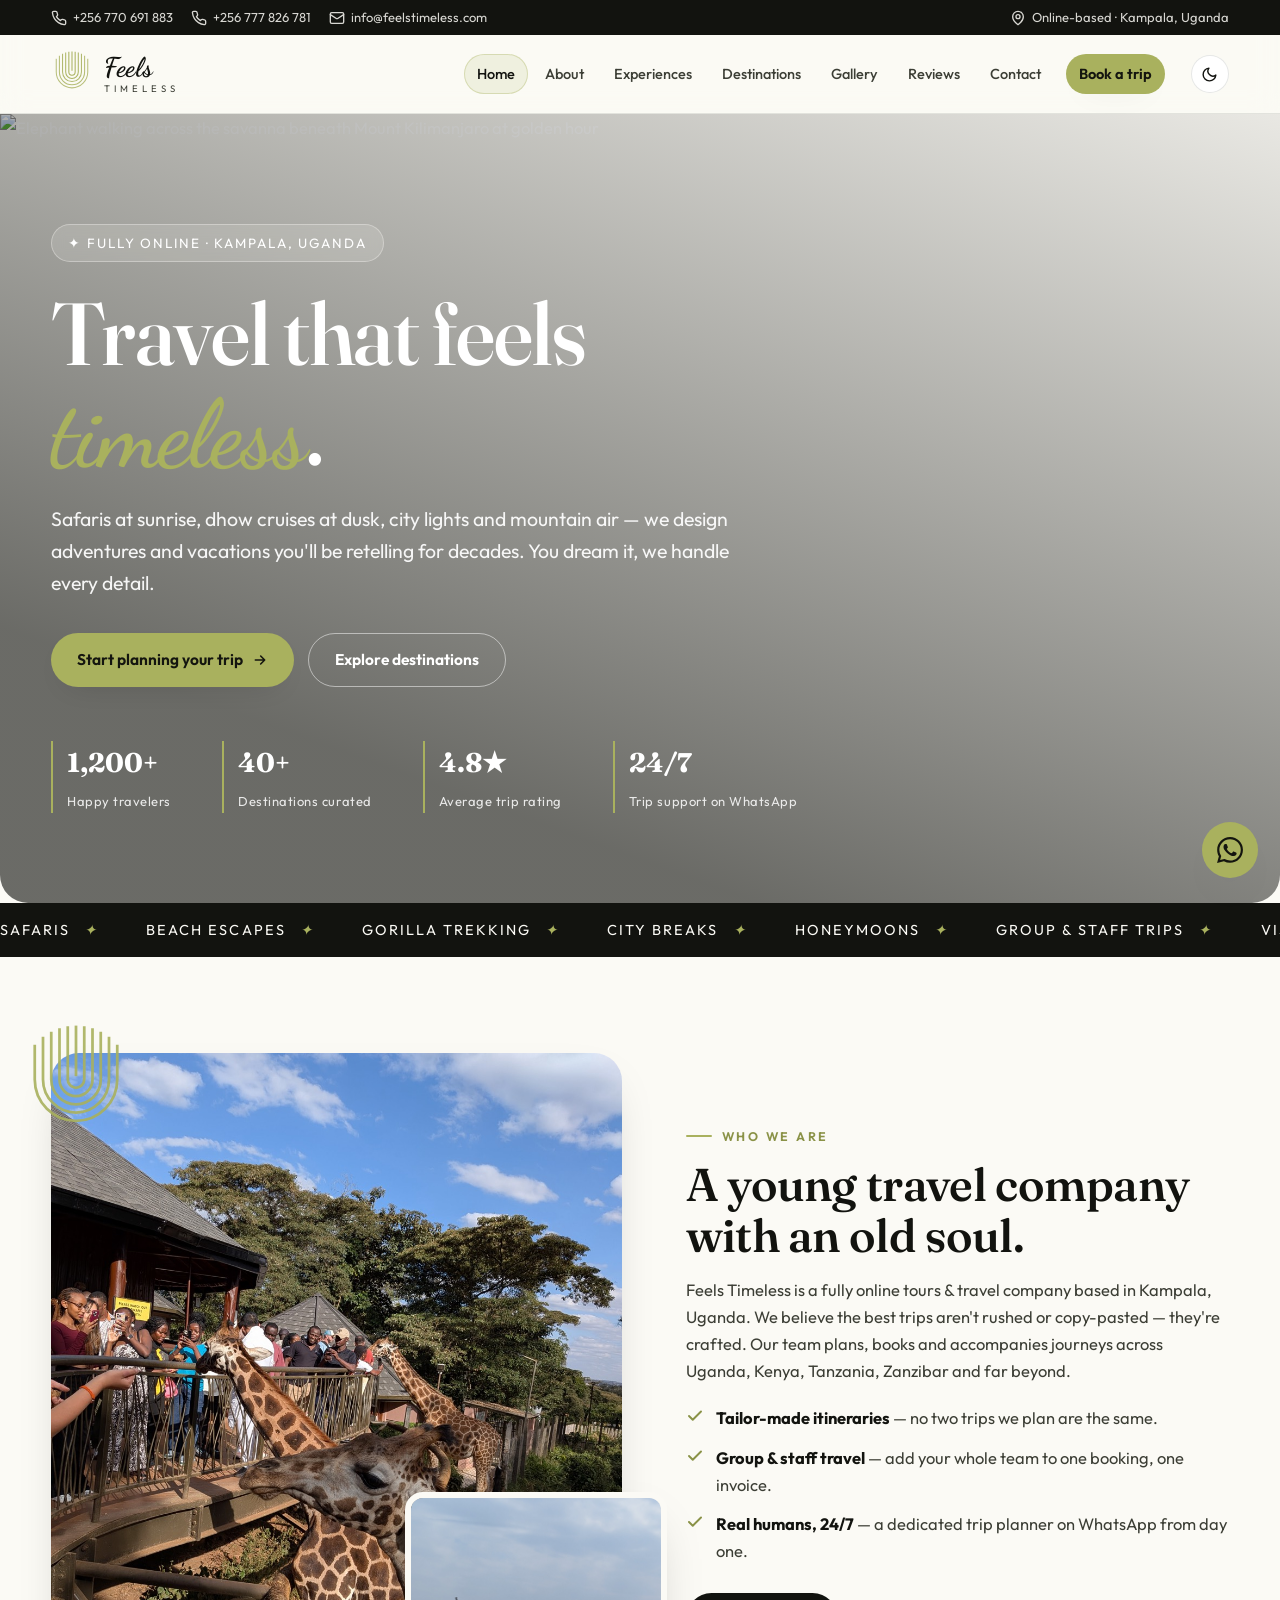
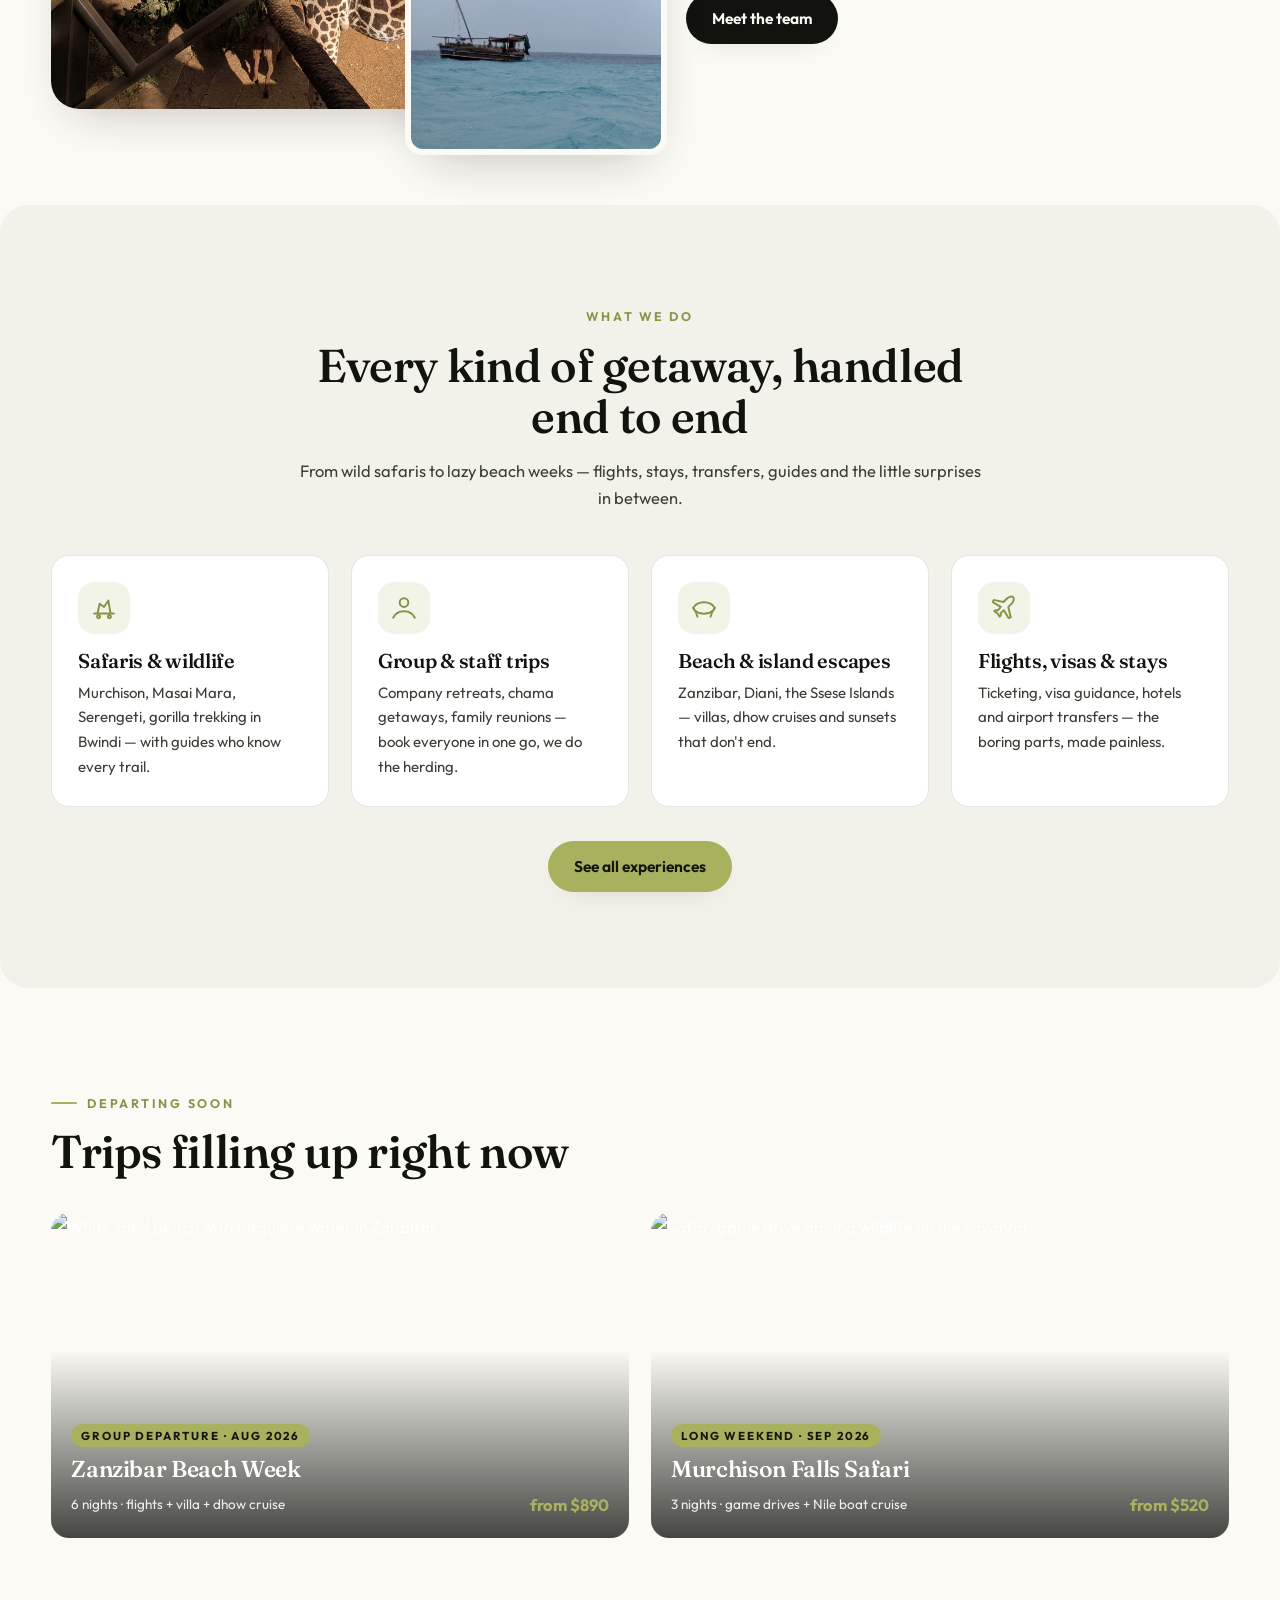
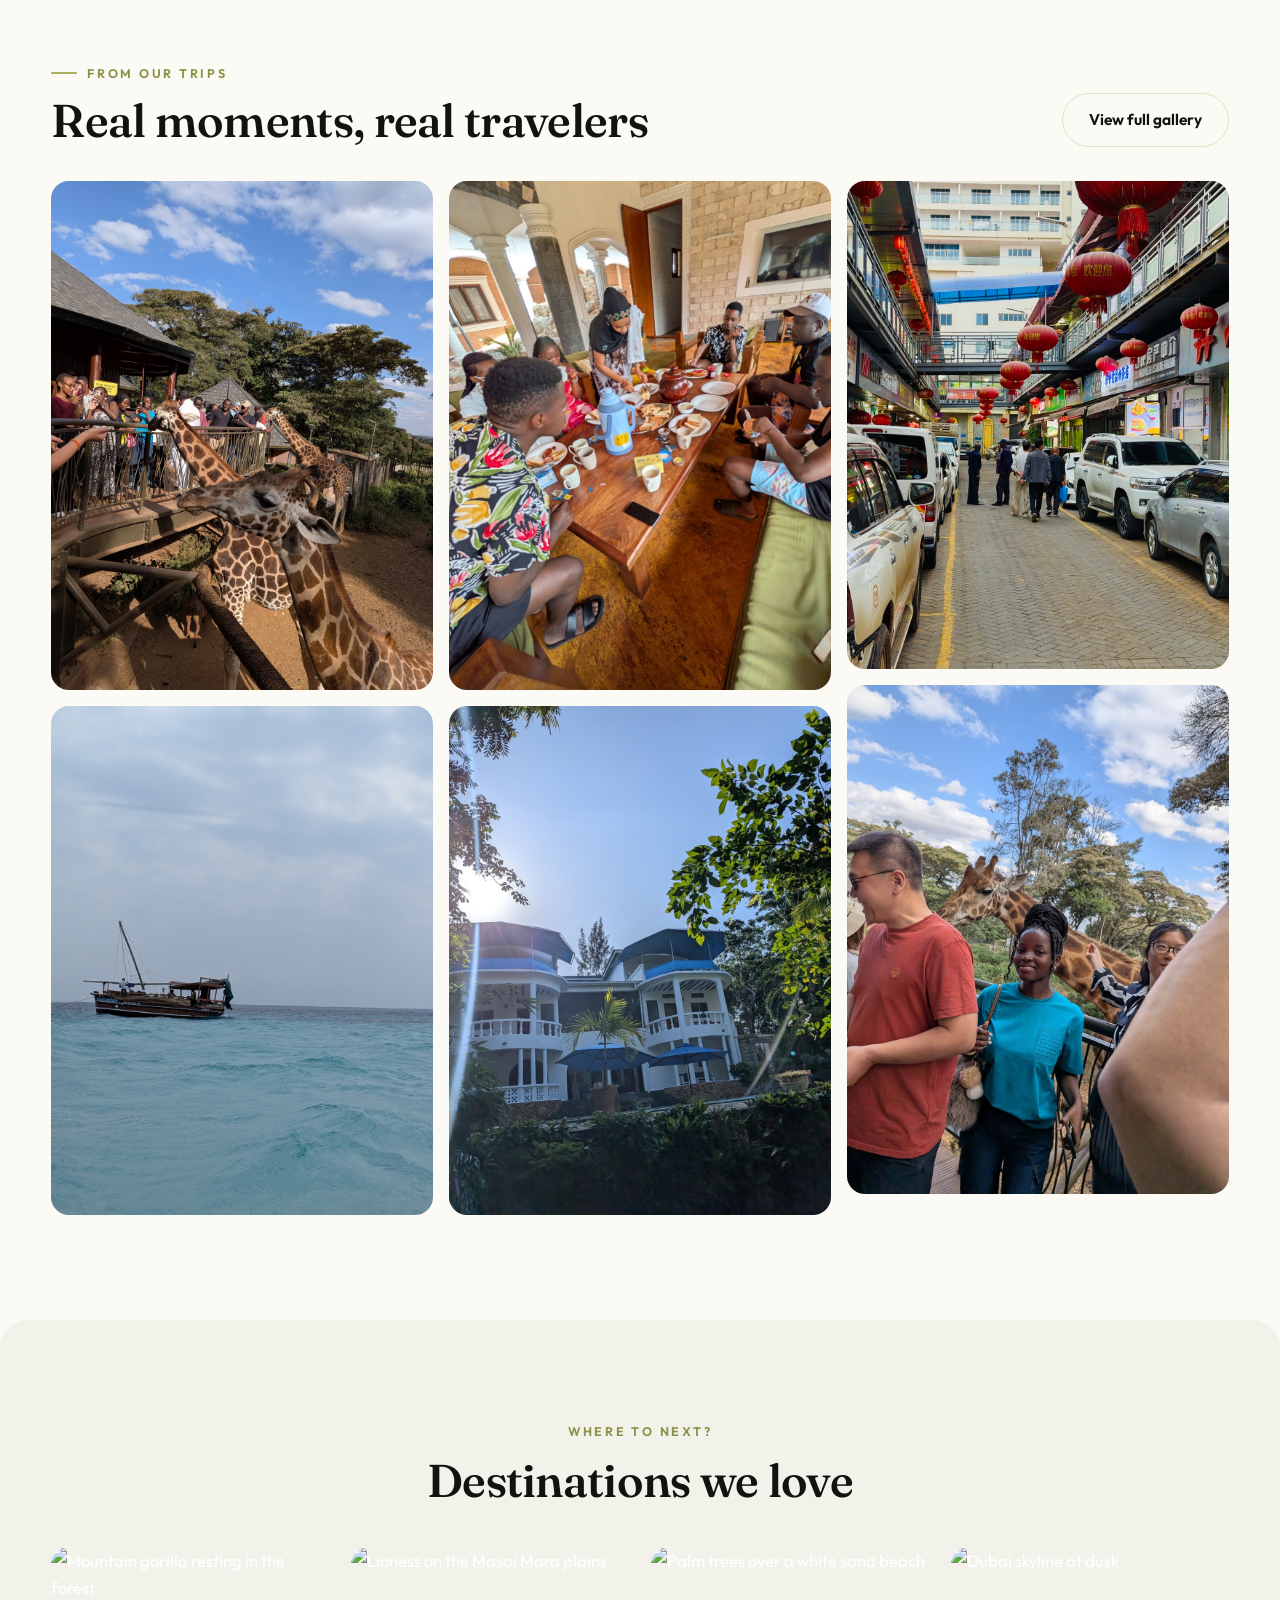
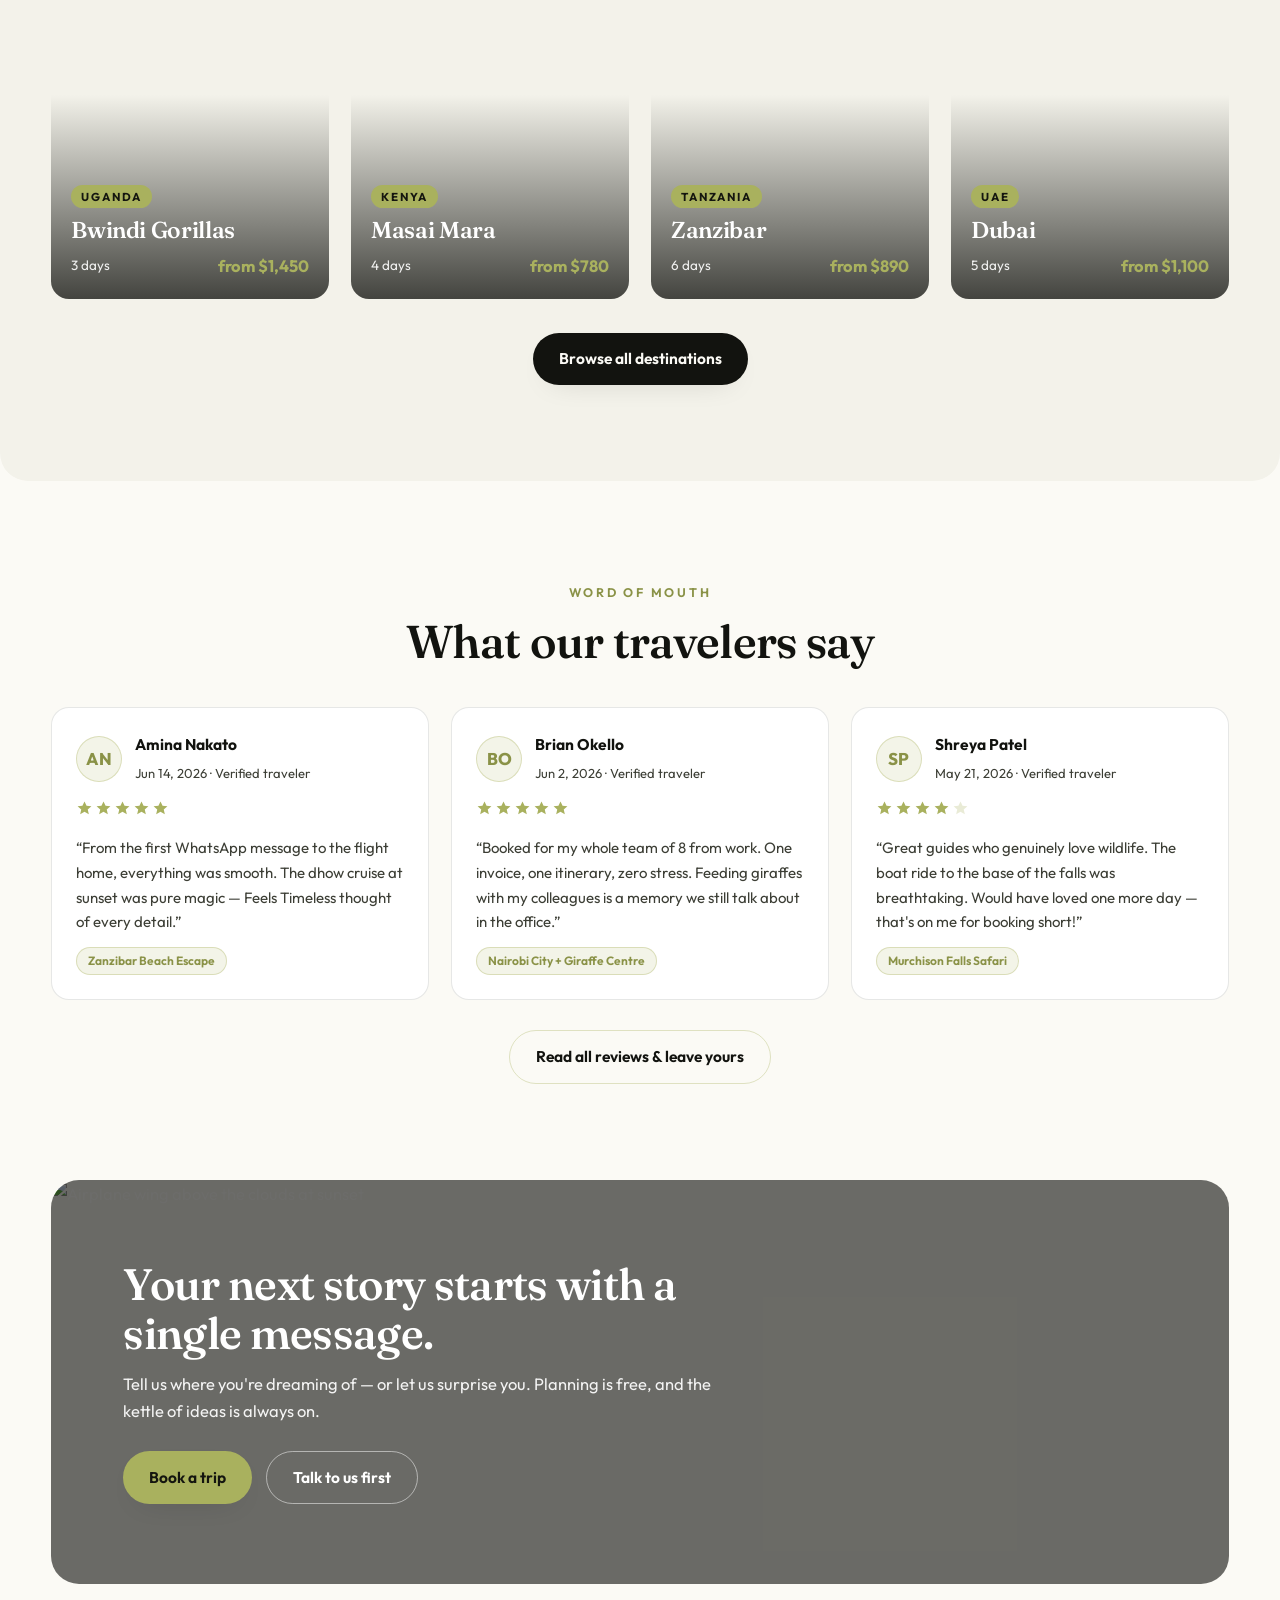
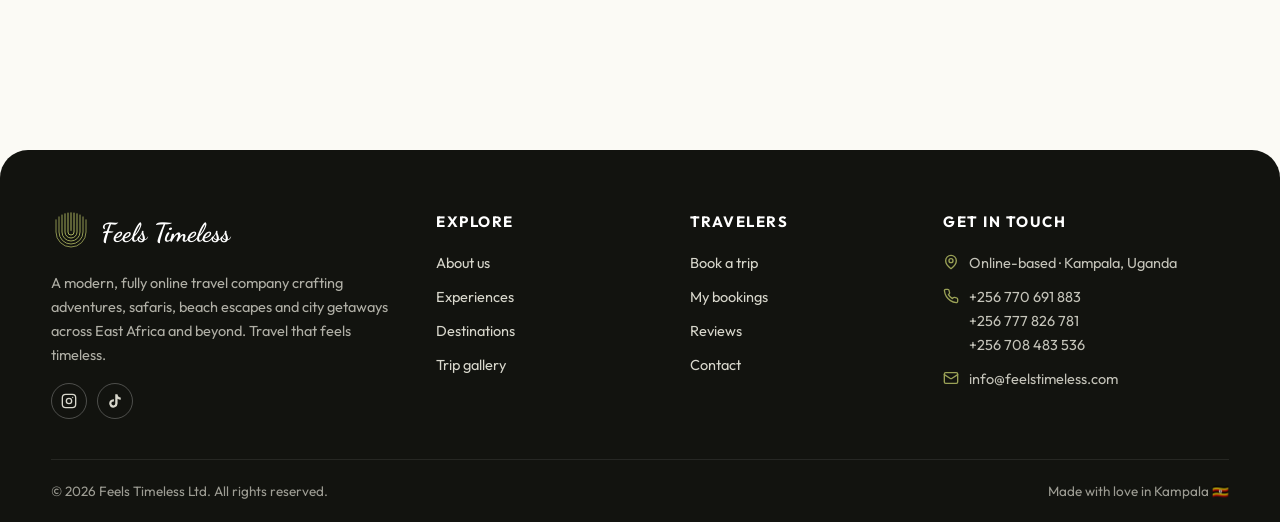
==== index.html @ 867f91d3 "Add full on-page SEO - Keyword-rich titles and meta descriptions on all 8 pages - Canonical URLs, Op" ====
<!DOCTYPE html>
<html lang="en">
<head>
<meta charset="UTF-8">
<meta name="viewport" content="width=device-width, initial-scale=1">
<title>Feels Timeless — Tours & Travel Agency in Kampala, Uganda | Safaris, Beach Holidays & Group Trips</title>
<meta name="description" content="Feels Timeless is a fully online tours & travel agency in Kampala, Uganda. Book safaris, gorilla trekking, Zanzibar beach holidays, honeymoons and group or staff trips across East Africa and beyond.">
<!-- SEO -->
<link rel="canonical" href="https://feelstimeless-coder.github.io/">
<meta name="robots" content="index, follow">
<meta name="keywords" content="tours and travel Uganda, travel agency Kampala, safari Uganda, gorilla trekking Bwindi, Zanzibar holiday packages, group travel Uganda, Feels Timeless">
<meta property="og:type" content="website">
<meta property="og:site_name" content="Feels Timeless">
<meta property="og:title" content="Feels Timeless — Tours & Travel Agency in Kampala, Uganda | Safaris, Beach Holidays & Group Trips">
<meta property="og:description" content="Feels Timeless is a fully online tours & travel agency in Kampala, Uganda. Book safaris, gorilla trekking, Zanzibar beach holidays, honeymoons and group or staff trips across East Africa and beyond.">
<meta property="og:url" content="https://feelstimeless-coder.github.io/">
<meta property="og:image" content="https://feelstimeless-coder.github.io/assets/gallery/trip-07.jpg">
<meta property="og:locale" content="en_UG">
<meta name="twitter:card" content="summary_large_image">
<meta name="twitter:title" content="Feels Timeless — Tours & Travel Agency in Kampala, Uganda | Safaris, Beach Holidays & Group Trips">
<meta name="twitter:description" content="Feels Timeless is a fully online tours & travel agency in Kampala, Uganda. Book safaris, gorilla trekking, Zanzibar beach holidays, honeymoons and group or staff trips across East Africa and beyond.">
<meta name="twitter:image" content="https://feelstimeless-coder.github.io/assets/gallery/trip-07.jpg">
<meta name="theme-color" content="#a9b15e">
<!-- /SEO -->
<link rel="icon" type="image/png" href="assets/logo.png">
<link rel="preconnect" href="https://fonts.googleapis.com">
<link rel="preconnect" href="https://fonts.gstatic.com" crossorigin>
<link href="https://fonts.googleapis.com/css2?family=Fraunces:opsz,wght@9..144,400..700&family=Outfit:wght@300..800&family=Dancing+Script:wght@600;700&display=swap" rel="stylesheet">
<link rel="stylesheet" href="assets/css/styles.css">
<script>document.documentElement.dataset.theme=localStorage.getItem("ft-theme")||(matchMedia("(prefers-color-scheme: dark)").matches?"dark":"light");</script>
<script type="application/ld+json">
{
  "@context": "https://schema.org",
  "@type": "TravelAgency",
  "name": "Feels Timeless",
  "alternateName": "Feels Timeless Tours & Travel",
  "url": "https://feelstimeless-coder.github.io/",
  "logo": "https://feelstimeless-coder.github.io/assets/logo.png",
  "image": "https://feelstimeless-coder.github.io/assets/gallery/trip-07.jpg",
  "description": "Fully online tours & travel agency in Kampala, Uganda — safaris, gorilla trekking, beach holidays, honeymoons, and group or staff trips across East Africa and beyond.",
  "email": "info@feelstimeless.com",
  "telephone": "+256770691883",
  "address": { "@type": "PostalAddress", "addressLocality": "Kampala", "addressCountry": "UG" },
  "areaServed": ["Uganda", "Kenya", "Tanzania", "East Africa", "Worldwide"],
  "openingHoursSpecification": { "@type": "OpeningHoursSpecification", "dayOfWeek": ["Monday","Tuesday","Wednesday","Thursday","Friday","Saturday","Sunday"], "opens": "08:00", "closes": "22:00" },
  "sameAs": ["https://www.instagram.com/feels_2.3", "https://www.tiktok.com/@feels_timeless"]
}
</script>
</head>
<body data-page="index.html">
<header class="site"></header>

<!-- HERO -->
<main>
<section class="hero">
  <div class="bg"><img src="https://images.unsplash.com/photo-1547471080-7cc2caa01a7e?auto=format&fit=crop&w=2000&q=80" alt="Elephant walking across the savanna beneath Mount Kilimanjaro at golden hour"></div>
  <div class="wrap inner">
    <span class="kicker">✦ Fully online · Kampala, Uganda</span>
    <h1>Travel that feels <span class="script">timeless</span>.</h1>
    <p class="lead">Safaris at sunrise, dhow cruises at dusk, city lights and mountain air — we design adventures and vacations you'll be retelling for decades. You dream it, we handle every detail.</p>
    <div class="actions">
      <a class="btn" href="booking.html">Start planning your trip
        <svg width="16" height="16" viewBox="0 0 24 24" fill="none" stroke="currentColor" stroke-width="2.4" stroke-linecap="round" stroke-linejoin="round"><path d="M5 12h14M13 6l6 6-6 6"/></svg>
      </a>
      <a class="btn ghost" style="color:#fff;border-color:rgba(255,255,255,.5)" href="destinations.html">Explore destinations</a>
    </div>
    <div class="stats">
      <div><b>1,200+</b><span>Happy travelers</span></div>
      <div><b>40+</b><span>Destinations curated</span></div>
      <div><b>4.8★</b><span>Average trip rating</span></div>
      <div><b>24/7</b><span>Trip support on WhatsApp</span></div>
    </div>
  </div>
</section>

<!-- MARQUEE -->
<div class="strip" aria-hidden="true">
  <div class="track">
    <span>Safaris <i class="dot">✦</i></span><span>Beach escapes <i class="dot">✦</i></span><span>Gorilla trekking <i class="dot">✦</i></span><span>City breaks <i class="dot">✦</i></span><span>Honeymoons <i class="dot">✦</i></span><span>Group & staff trips <i class="dot">✦</i></span><span>Visa support <i class="dot">✦</i></span><span>Flights & stays <i class="dot">✦</i></span>
    <span>Safaris <i class="dot">✦</i></span><span>Beach escapes <i class="dot">✦</i></span><span>Gorilla trekking <i class="dot">✦</i></span><span>City breaks <i class="dot">✦</i></span><span>Honeymoons <i class="dot">✦</i></span><span>Group & staff trips <i class="dot">✦</i></span><span>Visa support <i class="dot">✦</i></span><span>Flights & stays <i class="dot">✦</i></span>
  </div>
</div>

<!-- ABOUT TEASER -->
<section class="block">
  <div class="wrap split">
    <div class="imgstack reveal">
      <span class="mark" style="color:var(--olive)"><svg viewBox="0 0 200 200" fill="none"><g stroke="currentColor" stroke-width="5"><path d="M100 12 V104"/><path d="M85 13.3 V110 a15 15 0 0 0 30 0 V13.3"/><path d="M70 16.8 V110 a30 30 0 0 0 60 0 V16.8"/><path d="M55 23 V110 a45 45 0 0 0 90 0 V23"/><path d="M40 32.4 V110 a60 60 0 0 0 120 0 V32.4"/><path d="M25 47 V110 a75 75 0 0 0 150 0 V47"/></g></svg></span>
      <div class="main"><img src="assets/gallery/trip-07.jpg" alt="Travelers feeding giraffes at the Giraffe Centre in Nairobi"></div>
      <div class="float"><img src="assets/gallery/trip-05.jpg" alt="Traditional dhow sailing on the Indian Ocean"></div>
    </div>
    <div class="reveal">
      <span class="eyebrow">Who we are</span>
      <h2 class="title">A young travel company with an old soul.</h2>
      <p class="sub">Feels Timeless is a fully online tours & travel company based in Kampala, Uganda. We believe the best trips aren't rushed or copy-pasted — they're crafted. Our team plans, books and accompanies journeys across Uganda, Kenya, Tanzania, Zanzibar and far beyond.</p>
      <ul class="checks">
        <li><svg width="18" height="18" viewBox="0 0 24 24" fill="none" stroke="currentColor" stroke-width="2.6" stroke-linecap="round" stroke-linejoin="round"><path d="M20 6 9 17l-5-5"/></svg><span><b>Tailor-made itineraries</b> — no two trips we plan are the same.</span></li>
        <li><svg width="18" height="18" viewBox="0 0 24 24" fill="none" stroke="currentColor" stroke-width="2.6" stroke-linecap="round" stroke-linejoin="round"><path d="M20 6 9 17l-5-5"/></svg><span><b>Group & staff travel</b> — add your whole team to one booking, one invoice.</span></li>
        <li><svg width="18" height="18" viewBox="0 0 24 24" fill="none" stroke="currentColor" stroke-width="2.6" stroke-linecap="round" stroke-linejoin="round"><path d="M20 6 9 17l-5-5"/></svg><span><b>Real humans, 24/7</b> — a dedicated trip planner on WhatsApp from day one.</span></li>
      </ul>
      <div style="margin-top:28px"><a class="btn dark" href="about.html">Meet the team</a></div>
    </div>
  </div>
</section>

<!-- SERVICES TEASER -->
<section class="block" style="background:var(--surface-2);border-radius:var(--r-lg)">
  <div class="wrap">
    <div class="center reveal">
      <span class="eyebrow">What we do</span>
      <h2 class="title">Every kind of getaway, handled end to end</h2>
      <p class="sub">From wild safaris to lazy beach weeks — flights, stays, transfers, guides and the little surprises in between.</p>
    </div>
    <div class="grid c4" style="margin-top:44px">
      <div class="card reveal">
        <div class="ico"><svg width="26" height="26" viewBox="0 0 24 24" fill="none" stroke="currentColor" stroke-width="1.8" stroke-linecap="round" stroke-linejoin="round"><path d="M3 17h18M6 17l2-9 4 3 4-6 2 12"/><circle cx="7" cy="20" r="1.4"/><circle cx="17" cy="20" r="1.4"/></svg></div>
        <h3>Safaris & wildlife</h3>
        <p>Murchison, Masai Mara, Serengeti, gorilla trekking in Bwindi — with guides who know every trail.</p>
      </div>
      <div class="card reveal">
        <div class="ico"><svg width="26" height="26" viewBox="0 0 24 24" fill="none" stroke="currentColor" stroke-width="1.8" stroke-linecap="round" stroke-linejoin="round"><circle cx="12" cy="7" r="4"/><path d="M2 21c2-4 6-6 10-6s8 2 10 6"/></svg></div>
        <h3>Group & staff trips</h3>
        <p>Company retreats, chama getaways, family reunions — book everyone in one go, we do the herding.</p>
      </div>
      <div class="card reveal">
        <div class="ico"><svg width="26" height="26" viewBox="0 0 24 24" fill="none" stroke="currentColor" stroke-width="1.8" stroke-linecap="round" stroke-linejoin="round"><path d="M2 12c4-7 16-7 20 0-4 7-16 7-20 0Z"/><path d="M2 12s3 4 4 8M22 12s-3 4-4 8"/></svg></div>
        <h3>Beach & island escapes</h3>
        <p>Zanzibar, Diani, the Ssese Islands — villas, dhow cruises and sunsets that don't end.</p>
      </div>
      <div class="card reveal">
        <div class="ico"><svg width="26" height="26" viewBox="0 0 24 24" fill="none" stroke="currentColor" stroke-width="1.8" stroke-linecap="round" stroke-linejoin="round"><path d="M17.8 19.2 16 11l3.5-3.5c1.5-1.5 2-4.5 1-5.5s-4 -.5-5.5 1L11.5 6.5 3.3 4.7c-.5-.1-.9.1-1.1.5l-.3.6c-.2.5 0 1 .4 1.3L9 11l-2.5 3H4l-1 1 3 2 2 3 1-1v-2.5L12 14l3.9 6.7c.3.4.8.6 1.3.4l.6-.3c.4-.2.6-.6.5-1.1Z"/></svg></div>
        <h3>Flights, visas & stays</h3>
        <p>Ticketing, visa guidance, hotels and airport transfers — the boring parts, made painless.</p>
      </div>
    </div>
    <div class="center" style="margin-top:34px"><a class="btn" href="services.html">See all experiences</a></div>
  </div>
</section>

<!-- CURRENT DEALS -->
<section class="block">
  <div class="wrap">
    <div class="reveal">
      <span class="eyebrow">Departing soon</span>
      <h2 class="title">Trips filling up right now</h2>
    </div>
    <div class="grid c2" style="margin-top:36px">
      <a class="dest reveal" style="aspect-ratio:16/9" href="booking.html?trip=Zanzibar%20Beach%20Escape">
        <img src="https://images.unsplash.com/photo-1505881502353-a1986add3762?auto=format&fit=crop&w=1400&q=80" alt="White sand beach with turquoise water in Zanzibar">
        <div class="meta">
          <span class="tag">Group departure · Aug 2026</span>
          <h3>Zanzibar Beach Week</h3>
          <div class="row"><p>6 nights · flights + villa + dhow cruise</p><span class="price">from $890</span></div>
        </div>
      </a>
      <a class="dest reveal" style="aspect-ratio:16/9" href="booking.html?trip=Murchison%20Falls%20Safari">
        <img src="https://images.unsplash.com/photo-1516426122078-c23e76319801?auto=format&fit=crop&w=1400&q=80" alt="Safari game drive among wildlife on the savanna">
        <div class="meta">
          <span class="tag">Long weekend · Sep 2026</span>
          <h3>Murchison Falls Safari</h3>
          <div class="row"><p>3 nights · game drives + Nile boat cruise</p><span class="price">from $520</span></div>
        </div>
      </a>
    </div>
  </div>
</section>

<!-- GALLERY TEASER -->
<section class="block" style="padding-top:20px">
  <div class="wrap">
    <div class="reveal" style="display:flex;justify-content:space-between;align-items:flex-end;gap:20px;flex-wrap:wrap">
      <div>
        <span class="eyebrow">From our trips</span>
        <h2 class="title" style="margin-bottom:0">Real moments, real travelers</h2>
      </div>
      <a class="btn ghost" href="gallery.html">View full gallery</a>
    </div>
    <div class="gal reveal" style="margin-top:34px">
      <figure><img src="assets/gallery/trip-07.jpg" alt="Feeding giraffes at the Giraffe Centre" loading="lazy"><figcaption>Giraffe Centre, Nairobi</figcaption></figure>
      <figure><img src="assets/gallery/trip-05.jpg" alt="Dhow boat on the Indian Ocean" loading="lazy"><figcaption>Dhow cruise, Indian Ocean</figcaption></figure>
      <figure><img src="assets/gallery/trip-02.jpg" alt="Group breakfast at a coastal villa" loading="lazy"><figcaption>Villa breakfast with the crew</figcaption></figure>
      <figure><img src="assets/gallery/trip-03.jpg" alt="Coastal villa framed by tropical trees" loading="lazy"><figcaption>Home for the week</figcaption></figure>
      <figure><img src="assets/gallery/trip-14.jpg" alt="Exploring a lantern-lit street" loading="lazy"><figcaption>City wandering</figcaption></figure>
      <figure><img src="assets/gallery/trip-08.jpg" alt="Travelers smiling with a giraffe behind them" loading="lazy"><figcaption>New friends, tall ones too</figcaption></figure>
    </div>
  </div>
</section>

<!-- DESTINATIONS TEASER -->
<section class="block" style="background:var(--surface-2);border-radius:var(--r-lg)">
  <div class="wrap">
    <div class="center reveal">
      <span class="eyebrow">Where to next?</span>
      <h2 class="title">Destinations we love</h2>
    </div>
    <div class="grid c4" style="margin-top:40px">
      <a class="dest reveal" href="booking.html?trip=Gorilla%20Trekking%20%E2%80%94%20Bwindi">
        <img src="https://images.unsplash.com/photo-1521651201144-634f700b36ef?auto=format&fit=crop&w=900&q=80" alt="Mountain gorilla resting in the forest">
        <div class="meta"><span class="tag">Uganda</span><h3>Bwindi Gorillas</h3><div class="row"><p>3 days</p><span class="price">from $1,450</span></div></div>
      </a>
      <a class="dest reveal" href="booking.html?trip=Masai%20Mara%20Safari">
        <img src="https://images.unsplash.com/photo-1546182990-dffeafbe841d?auto=format&fit=crop&w=900&q=80" alt="Lioness on the Masai Mara plains">
        <div class="meta"><span class="tag">Kenya</span><h3>Masai Mara</h3><div class="row"><p>4 days</p><span class="price">from $780</span></div></div>
      </a>
      <a class="dest reveal" href="booking.html?trip=Zanzibar%20Beach%20Escape">
        <img src="https://images.unsplash.com/photo-1507525428034-b723cf961d3e?auto=format&fit=crop&w=900&q=80" alt="Palm trees over a white sand beach">
        <div class="meta"><span class="tag">Tanzania</span><h3>Zanzibar</h3><div class="row"><p>6 days</p><span class="price">from $890</span></div></div>
      </a>
      <a class="dest reveal" href="booking.html?trip=Dubai%20City%20Break">
        <img src="https://images.unsplash.com/photo-1512453979798-5ea266f8880c?auto=format&fit=crop&w=900&q=80" alt="Dubai skyline at dusk">
        <div class="meta"><span class="tag">UAE</span><h3>Dubai</h3><div class="row"><p>5 days</p><span class="price">from $1,100</span></div></div>
      </a>
    </div>
    <div class="center" style="margin-top:34px"><a class="btn dark" href="destinations.html">Browse all destinations</a></div>
  </div>
</section>

<!-- REVIEWS TEASER -->
<section class="block">
  <div class="wrap">
    <div class="center reveal">
      <span class="eyebrow">Word of mouth</span>
      <h2 class="title">What our travelers say</h2>
    </div>
    <div class="grid c3" id="homeReviews" style="margin-top:40px"></div>
    <div class="center" style="margin-top:30px"><a class="btn ghost" href="reviews.html">Read all reviews & leave yours</a></div>
  </div>
</section>

<!-- CTA -->
<section class="block" style="padding-top:0">
  <div class="wrap">
    <div class="cta-band reveal">
      <img class="bg" src="https://images.unsplash.com/photo-1436491865332-7a61a109cc05?auto=format&fit=crop&w=1800&q=80" alt="Airplane wing above the clouds at sunset">
      <h2>Your next story starts with a single message.</h2>
      <p>Tell us where you're dreaming of — or let us surprise you. Planning is free, and the kettle of ideas is always on.</p>
      <div style="display:flex;gap:14px;flex-wrap:wrap">
        <a class="btn" href="booking.html">Book a trip</a>
        <a class="btn ghost" style="color:#fff;border-color:rgba(255,255,255,.5)" href="contact.html">Talk to us first</a>
      </div>
    </div>
  </div>
</section>
</main>

<footer class="site"></footer>
<script src="https://www.gstatic.com/firebasejs/10.12.2/firebase-app-compat.js"></script>
<script src="https://www.gstatic.com/firebasejs/10.12.2/firebase-firestore-compat.js"></script>
<script src="assets/js/firebase-config.js"></script>
<script src="assets/js/app.js"></script>
</body>
</html>
---- assets/css/styles.css ----
/* ============================================================
   FEELS TIMELESS — design system
   3 colors: olive, ink, paper (adaptive light/dark)
   ============================================================ */

:root {
  --olive: #a9b15e;
  --olive-deep: #8a9247;
  --olive-soft: rgba(169, 177, 94, 0.14);
  --olive-line: rgba(169, 177, 94, 0.35);
  --ink: #12130f;
  --ink-soft: #3c3e35;
  --paper: #fbfaf5;
  --surface: #ffffff;
  --surface-2: #f3f2ea;
  --line: rgba(18, 19, 15, 0.1);
  --shadow: 0 20px 50px -22px rgba(18, 19, 15, 0.28);
  --shadow-soft: 0 10px 30px -18px rgba(18, 19, 15, 0.22);
  --r-lg: 28px;
  --r-md: 18px;
  --r-sm: 12px;
  --font-display: "Fraunces", Georgia, serif;
  --font-body: "Outfit", "Helvetica Neue", sans-serif;
  --font-script: "Dancing Script", cursive;
  --wrap: 1180px;
  color-scheme: light;
}

html[data-theme="dark"] {
  --olive: #b9c26e;
  --olive-deep: #cdd688;
  --olive-soft: rgba(185, 194, 110, 0.12);
  --olive-line: rgba(185, 194, 110, 0.32);
  --ink: #f0efe6;
  --ink-soft: #b9b8ac;
  --paper: #101110;
  --surface: #191a16;
  --surface-2: #20221c;
  --line: rgba(240, 239, 230, 0.12);
  --shadow: 0 20px 50px -22px rgba(0, 0, 0, 0.65);
  --shadow-soft: 0 10px 30px -18px rgba(0, 0, 0, 0.5);
  color-scheme: dark;
}

* { margin: 0; padding: 0; box-sizing: border-box; }

html { scroll-behavior: smooth; }

body {
  font-family: var(--font-body);
  background: var(--paper);
  color: var(--ink);
  line-height: 1.65;
  font-size: 16.5px;
  overflow-x: hidden;
  -webkit-font-smoothing: antialiased;
}

img { max-width: 100%; display: block; }
a { color: inherit; text-decoration: none; }
button { font-family: inherit; cursor: pointer; }
::selection { background: var(--olive); color: #12130f; }

h1, h2, h3, .display {
  font-family: var(--font-display);
  font-weight: 560;
  line-height: 1.12;
  letter-spacing: -0.015em;
}

.wrap { width: min(var(--wrap), 92vw); margin-inline: auto; }

.script { font-family: var(--font-script); color: var(--olive-deep); font-weight: 600; }
html[data-theme="dark"] .script { color: var(--olive); }

/* ---------- topbar + nav ---------- */
.topbar {
  background: var(--ink);
  color: var(--paper);
  font-size: 13px;
  padding: 7px 0;
}
html[data-theme="dark"] .topbar { background: var(--surface-2); }
.topbar .wrap { display: flex; gap: 18px; align-items: center; flex-wrap: wrap; }
.topbar a { opacity: 0.85; display: inline-flex; gap: 6px; align-items: center; }
.topbar a:hover { opacity: 1; color: var(--olive); }
.topbar .spacer { margin-left: auto; }

header.site {
  position: sticky; top: 0; z-index: 60;
  background: color-mix(in srgb, var(--paper) 82%, transparent);
  backdrop-filter: blur(14px);
  -webkit-backdrop-filter: blur(14px);
  border-bottom: 1px solid var(--line);
}
.navrow { display: flex; align-items: center; gap: 26px; padding: 14px 0; }
.brand { display: flex; align-items: center; gap: 11px; }
.brand svg { width: 42px; height: 42px; }
.brand .word { display: flex; flex-direction: column; line-height: 1; }
.brand .word b {
  font-family: var(--font-script); font-size: 27px; font-weight: 700; letter-spacing: 0.02em;
}
.brand .word span {
  font-size: 9.5px; letter-spacing: 0.42em; text-transform: uppercase; color: var(--ink-soft); margin-top: 3px;
}
nav.main { margin-left: auto; display: flex; align-items: center; gap: 4px; }
nav.main a {
  padding: 8px 13px; border-radius: 999px; font-size: 14.5px; font-weight: 500; color: var(--ink-soft);
  transition: 0.2s;
}
nav.main a:hover { color: var(--ink); background: var(--olive-soft); }
nav.main a.active { color: var(--ink); background: var(--olive-soft); box-shadow: inset 0 0 0 1px var(--olive-line); }
nav.main a.cta {
  background: var(--olive); color: #14150f; font-weight: 650; margin-left: 8px;
  box-shadow: var(--shadow-soft);
}
nav.main a.cta:hover { background: var(--olive-deep); color: #fff; }
html[data-theme="dark"] nav.main a.cta:hover { color: #14150f; }

.iconbtn {
  border: 1px solid var(--line); background: var(--surface); color: var(--ink);
  width: 38px; height: 38px; border-radius: 50%; display: inline-flex; align-items: center; justify-content: center;
  transition: 0.2s; flex: none;
}
.iconbtn:hover { border-color: var(--olive); color: var(--olive-deep); transform: translateY(-1px); }

.burger { display: none; }

@media (max-width: 940px) {
  .burger { display: inline-flex; }
  nav.main {
    position: fixed; inset: 0; top: 0; z-index: 70;
    background: var(--paper);
    flex-direction: column; justify-content: center; gap: 10px;
    transform: translateX(100%); transition: transform 0.35s cubic-bezier(0.6, 0, 0.2, 1);
  }
  nav.main.open { transform: none; }
  nav.main a { font-size: 21px; padding: 10px 22px; }
  .navclose { position: absolute; top: 20px; right: 20px; }
  .topbar .hide-m { display: none; }
}
@media (min-width: 941px) { .navclose { display: none; } }

/* ---------- buttons ---------- */
.btn {
  display: inline-flex; align-items: center; gap: 9px;
  background: var(--olive); color: #14150f;
  padding: 13px 26px; border-radius: 999px; font-weight: 650; font-size: 15.5px;
  border: none; transition: 0.22s; box-shadow: var(--shadow-soft);
}
.btn:hover { background: var(--olive-deep); color: #fff; transform: translateY(-2px); }
html[data-theme="dark"] .btn:hover { color: #14150f; }
.btn.ghost {
  background: transparent; color: var(--ink); box-shadow: none;
  border: 1.5px solid var(--olive-line);
}
.btn.ghost:hover { background: var(--olive-soft); color: var(--ink); border-color: var(--olive); transform: translateY(-2px); }
.btn.dark { background: var(--ink); color: var(--paper); }
.btn.dark:hover { background: var(--ink-soft); color: var(--paper); }
.btn.sm { padding: 9px 18px; font-size: 14px; }

/* ---------- hero ---------- */
.hero {
  position: relative; min-height: 86vh; display: grid; align-items: center;
  border-radius: 0 0 var(--r-lg) var(--r-lg); overflow: hidden;
  color: #fff; isolation: isolate;
}
.hero .bg { position: absolute; inset: 0; z-index: -2; }
.hero .bg img { width: 100%; height: 100%; object-fit: cover; }
.hero::after {
  content: ""; position: absolute; inset: 0; z-index: -1;
  background: linear-gradient(200deg, rgba(18, 19, 15, 0.08) 0%, rgba(18, 19, 15, 0.62) 78%);
}
.hero .inner { padding: 110px 0 90px; }
.hero .kicker {
  display: inline-flex; align-items: center; gap: 10px;
  background: rgba(251, 250, 245, 0.14); border: 1px solid rgba(251, 250, 245, 0.35);
  backdrop-filter: blur(6px);
  padding: 7px 16px; border-radius: 999px; font-size: 13.5px; letter-spacing: 0.14em; text-transform: uppercase;
}
.hero h1 { font-size: clamp(44px, 7vw, 88px); margin: 22px 0 14px; max-width: 13ch; }
.hero h1 .script { color: var(--olive); font-size: 1.08em; }
.hero p.lead { font-size: clamp(16px, 2vw, 19.5px); max-width: 54ch; opacity: 0.93; }
.hero .actions { display: flex; gap: 14px; margin-top: 34px; flex-wrap: wrap; }

.hero .stats {
  display: flex; gap: clamp(18px, 4vw, 52px); margin-top: 54px; flex-wrap: wrap;
}
.hero .stats div { border-left: 2px solid var(--olive); padding-left: 14px; }
.hero .stats b { font-family: var(--font-display); font-size: 27px; display: block; }
.hero .stats span { font-size: 13px; opacity: 0.85; letter-spacing: 0.04em; }

/* page hero (inner pages) */
.pagehero {
  position: relative; overflow: hidden; color: #fff;
  border-radius: 0 0 var(--r-lg) var(--r-lg);
}
.pagehero .bg, .pagehero .bg img { position: absolute; inset: 0; width: 100%; height: 100%; object-fit: cover; }
.pagehero::after {
  content: ""; position: absolute; inset: 0;
  background: linear-gradient(200deg, rgba(18, 19, 15, 0.2), rgba(18, 19, 15, 0.68));
}
.pagehero .inner { position: relative; z-index: 2; padding: 96px 0 64px; }
.pagehero .crumb { font-size: 13px; letter-spacing: 0.18em; text-transform: uppercase; opacity: 0.8; }
.pagehero h1 { font-size: clamp(38px, 5.4vw, 64px); margin-top: 12px; }
.pagehero p { max-width: 62ch; margin-top: 10px; opacity: 0.92; }

/* ---------- sections ---------- */
section.block { padding: clamp(56px, 8vw, 96px) 0; position: relative; }
.eyebrow {
  display: inline-flex; align-items: center; gap: 10px;
  color: var(--olive-deep); font-weight: 650; letter-spacing: 0.22em; text-transform: uppercase; font-size: 12.5px;
}
html[data-theme="dark"] .eyebrow { color: var(--olive); }
.eyebrow::before { content: ""; width: 26px; height: 2px; background: var(--olive); border-radius: 2px; }
h2.title { font-size: clamp(30px, 4.2vw, 46px); margin: 12px 0 14px; max-width: 24ch; }
p.sub { color: var(--ink-soft); max-width: 62ch; }
.center { text-align: center; }
.center h2.title, .center p.sub { margin-inline: auto; }
.center .eyebrow::before { display: none; }

/* ---------- cards & grids ---------- */
.grid { display: grid; gap: 22px; }
.grid.c3 { grid-template-columns: repeat(3, 1fr); }
.grid.c4 { grid-template-columns: repeat(4, 1fr); }
.grid.c2 { grid-template-columns: repeat(2, 1fr); }
@media (max-width: 960px) { .grid.c3, .grid.c4 { grid-template-columns: repeat(2, 1fr); } }
@media (max-width: 620px) { .grid.c3, .grid.c4, .grid.c2 { grid-template-columns: 1fr; } }

.card {
  background: var(--surface); border: 1px solid var(--line); border-radius: var(--r-md);
  padding: 26px; transition: 0.25s; position: relative; overflow: hidden;
}
.card:hover { transform: translateY(-4px); box-shadow: var(--shadow); border-color: var(--olive-line); }
.card .ico {
  width: 52px; height: 52px; border-radius: 16px; background: var(--olive-soft);
  display: grid; place-items: center; color: var(--olive-deep); margin-bottom: 16px;
}
html[data-theme="dark"] .card .ico { color: var(--olive); }
.card h3 { font-size: 20px; margin-bottom: 8px; }
.card p { color: var(--ink-soft); font-size: 15px; }

/* destination / photo cards */
.dest {
  position: relative; border-radius: var(--r-md); overflow: hidden; aspect-ratio: 3 / 3.8;
  display: flex; align-items: flex-end; color: #fff; isolation: isolate;
}
.dest img { position: absolute; inset: 0; width: 100%; height: 100%; object-fit: cover; transition: transform 0.6s ease; z-index: -1; }
.dest::after {
  content: ""; position: absolute; inset: 0; z-index: -1;
  background: linear-gradient(180deg, transparent 42%, rgba(18, 19, 15, 0.78));
}
.dest:hover img { transform: scale(1.07); }
.dest .meta { padding: 20px; width: 100%; }
.dest .meta .tag {
  font-size: 11.5px; letter-spacing: 0.16em; text-transform: uppercase;
  background: var(--olive); color: #14150f; padding: 4px 10px; border-radius: 999px; font-weight: 700;
}
.dest .meta h3 { font-size: 23px; margin-top: 10px; }
.dest .meta p { font-size: 13.5px; opacity: 0.9; }
.dest .meta .row { display: flex; justify-content: space-between; align-items: center; margin-top: 8px; }
.dest .meta .price { font-weight: 700; color: var(--olive); }

/* marquee strip */
.strip { background: var(--ink); color: var(--paper); overflow: hidden; padding: 15px 0; }
html[data-theme="dark"] .strip { background: var(--surface-2); }
.strip .track { display: flex; gap: 48px; white-space: nowrap; animation: marquee 28s linear infinite; width: max-content; }
.strip span { display: inline-flex; align-items: center; gap: 14px; font-size: 14.5px; letter-spacing: 0.14em; text-transform: uppercase; }
.strip .dot { color: var(--olive); }
@keyframes marquee { to { transform: translateX(-50%); } }

/* split layout */
.split { display: grid; grid-template-columns: 1.05fr 1fr; gap: clamp(28px, 5vw, 64px); align-items: center; }
@media (max-width: 900px) { .split { grid-template-columns: 1fr; } }
.imgstack { position: relative; }
.imgstack .main { border-radius: var(--r-lg); overflow: hidden; aspect-ratio: 4/4.6; box-shadow: var(--shadow); }
.imgstack .main img { width: 100%; height: 100%; object-fit: cover; }
.imgstack .float {
  position: absolute; right: -8%; bottom: -7%; width: 46%;
  border-radius: var(--r-md); overflow: hidden; border: 6px solid var(--paper); box-shadow: var(--shadow); aspect-ratio: 1/1;
}
.imgstack .float img { width: 100%; height: 100%; object-fit: cover; }
.imgstack .mark { position: absolute; top: -34px; left: -30px; width: 110px; opacity: 0.9; }
@media (max-width: 900px) { .imgstack .float { right: 2%; } .imgstack .mark { left: -8px; } }

/* checklist */
ul.checks { list-style: none; margin-top: 20px; display: grid; gap: 12px; }
ul.checks li { display: flex; gap: 12px; align-items: flex-start; color: var(--ink-soft); }
ul.checks li svg { flex: none; margin-top: 3px; color: var(--olive-deep); }
html[data-theme="dark"] ul.checks li svg { color: var(--olive); }
ul.checks b { color: var(--ink); }

/* ---------- reviews ---------- */
.stars { display: inline-flex; gap: 2px; color: var(--olive); }
.stars svg { width: 17px; height: 17px; }
.review-card {
  background: var(--surface); border: 1px solid var(--line); border-radius: var(--r-md); padding: 24px;
  display: flex; flex-direction: column; gap: 12px; break-inside: avoid;
}
.review-card .head { display: flex; align-items: center; gap: 13px; }
.review-card .avatar {
  width: 46px; height: 46px; border-radius: 50%; background: var(--olive-soft); color: var(--olive-deep);
  display: grid; place-items: center; font-weight: 750; font-size: 17px; flex: none;
  border: 1px solid var(--olive-line);
}
html[data-theme="dark"] .review-card .avatar { color: var(--olive); }
.review-card .who b { display: block; font-size: 15.5px; }
.review-card .who span { font-size: 13px; color: var(--ink-soft); }
.review-card p { color: var(--ink-soft); font-size: 15px; }
.review-card .trip-chip {
  align-self: flex-start; font-size: 12px; background: var(--olive-soft); color: var(--olive-deep);
  padding: 3px 11px; border-radius: 999px; font-weight: 650; border: 1px solid var(--olive-line);
}
html[data-theme="dark"] .review-card .trip-chip { color: var(--olive); }
.masonry { columns: 3 300px; column-gap: 22px; }
.masonry > * { margin-bottom: 22px; }

.rating-summary {
  display: flex; gap: clamp(20px, 4vw, 48px); align-items: center; flex-wrap: wrap;
  background: var(--surface); border: 1px solid var(--line); border-radius: var(--r-md); padding: 26px 30px;
}
.rating-summary .big { font-family: var(--font-display); font-size: 58px; line-height: 1; }
.rating-summary .bars { flex: 1; min-width: 240px; display: grid; gap: 7px; }
.rating-summary .bar { display: grid; grid-template-columns: 46px 1fr 34px; gap: 10px; align-items: center; font-size: 13px; color: var(--ink-soft); }
.rating-summary .bar .track { height: 8px; border-radius: 99px; background: var(--surface-2); overflow: hidden; }
.rating-summary .bar .fill { height: 100%; background: var(--olive); border-radius: 99px; }

/* traveler photos on reviews */
.rphotos { display: flex; gap: 8px; flex-wrap: wrap; }
.rphotos img {
  width: 76px; height: 76px; object-fit: cover; border-radius: 10px;
  border: 1px solid var(--line); cursor: zoom-in; transition: 0.2s;
}
.rphotos img:hover { transform: scale(1.05); border-color: var(--olive); }
.rphotos .pv { position: relative; display: inline-block; }
.rphotos .pv button {
  position: absolute; top: -7px; right: -7px; width: 22px; height: 22px;
  border-radius: 50%; border: none; background: var(--ink); color: var(--paper);
  font-size: 11px; line-height: 1;
}

.star-input { display: flex; gap: 6px; }
.star-input button { background: none; border: none; color: var(--line); transition: 0.15s; padding: 2px; }
.star-input button svg { width: 30px; height: 30px; }
.star-input button.on, .star-input button:hover { color: var(--olive); transform: scale(1.08); }

/* ---------- forms ---------- */
.form-card {
  background: var(--surface); border: 1px solid var(--line); border-radius: var(--r-lg);
  padding: clamp(24px, 4vw, 40px); box-shadow: var(--shadow-soft);
}
.field { display: flex; flex-direction: column; gap: 7px; margin-bottom: 18px; }
.field label { font-size: 13.5px; font-weight: 650; letter-spacing: 0.03em; }
.field input, .field select, .field textarea {
  font: inherit; color: var(--ink); background: var(--paper);
  border: 1.5px solid var(--line); border-radius: var(--r-sm); padding: 12px 15px; transition: 0.2s;
}
.field input:focus, .field select:focus, .field textarea:focus {
  outline: none; border-color: var(--olive); box-shadow: 0 0 0 4px var(--olive-soft);
}
.frow { display: grid; grid-template-columns: 1fr 1fr; gap: 16px; }
@media (max-width: 620px) { .frow { grid-template-columns: 1fr; } }

.traveler-row {
  display: grid; grid-template-columns: 1.4fr 1fr 1fr auto; gap: 10px; align-items: center; margin-bottom: 10px;
}
@media (max-width: 620px) { .traveler-row { grid-template-columns: 1fr 1fr; } }
.traveler-row input, .traveler-row select {
  font: inherit; color: var(--ink); background: var(--paper);
  border: 1.5px solid var(--line); border-radius: var(--r-sm); padding: 10px 13px;
}
.traveler-row .rm {
  border: 1px solid var(--line); background: transparent; color: var(--ink-soft);
  width: 36px; height: 36px; border-radius: 50%;
}
.traveler-row .rm:hover { color: #c0392b; border-color: #c0392b; }

.notice {
  border-radius: var(--r-sm); padding: 14px 18px; font-size: 14.5px; margin-top: 14px;
  background: var(--olive-soft); border: 1px solid var(--olive-line); color: var(--ink);
  display: none;
}
.notice.show { display: block; }

.booking-item {
  display: flex; gap: 16px; align-items: center; justify-content: space-between;
  background: var(--surface); border: 1px solid var(--line); border-radius: var(--r-md);
  padding: 16px 20px; margin-bottom: 12px; flex-wrap: wrap;
}
.booking-item b { font-size: 16px; }
.booking-item .sub2 { font-size: 13.5px; color: var(--ink-soft); }
.booking-item .status {
  font-size: 12px; font-weight: 700; letter-spacing: 0.08em; text-transform: uppercase;
  background: var(--olive-soft); border: 1px solid var(--olive-line); color: var(--olive-deep);
  padding: 4px 12px; border-radius: 999px;
}
html[data-theme="dark"] .booking-item .status { color: var(--olive); }

/* ---------- gallery ---------- */
.gal { columns: 3 300px; column-gap: 16px; }
.gal figure { margin: 0 0 16px; border-radius: var(--r-md); overflow: hidden; position: relative; cursor: zoom-in; break-inside: avoid; }
.gal img { width: 100%; transition: transform 0.5s; }
.gal figure:hover img { transform: scale(1.05); }
.gal figcaption {
  position: absolute; inset: auto 0 0 0; padding: 30px 16px 13px; font-size: 13.5px; color: #fff;
  background: linear-gradient(transparent, rgba(18, 19, 15, 0.75)); opacity: 0; transition: 0.3s;
}
.gal figure:hover figcaption { opacity: 1; }

.vidgrid {
  display: grid; grid-template-columns: repeat(auto-fill, minmax(270px, 1fr)); gap: 16px;
}
.vidgrid video {
  width: 100%; max-height: 420px; border-radius: var(--r-md); background: #0a0b09;
  border: 1px solid var(--line); display: block;
}

.lightbox {
  position: fixed; inset: 0; z-index: 90; background: rgba(10, 11, 9, 0.92);
  display: none; align-items: center; justify-content: center; padding: 4vw; flex-direction: column; gap: 14px;
}
.lightbox.open { display: flex; }
.lightbox img { max-height: 82vh; max-width: 92vw; border-radius: var(--r-sm); }
.lightbox .cap { color: #fff; font-size: 14.5px; opacity: 0.85; }
.lightbox .x { position: absolute; top: 22px; right: 22px; }

/* ---------- team ---------- */
.person { text-align: center; }
.person .ph {
  aspect-ratio: 1/1.15; border-radius: var(--r-md); overflow: hidden; margin-bottom: 14px; position: relative;
}
.person .ph img { width: 100%; height: 100%; object-fit: cover; transition: 0.4s; }
.person:hover .ph img { transform: scale(1.05); }
.person .ph.empty {
  display: grid; place-items: center; background: var(--olive-soft);
  border: 1px solid var(--olive-line); color: var(--olive);
}
.person .ph.empty svg { width: 46%; opacity: 0.85; }
.person b { font-size: 17.5px; display: block; }
.person span { color: var(--olive-deep); font-size: 13.5px; font-weight: 600; letter-spacing: 0.06em; text-transform: uppercase; }
html[data-theme="dark"] .person span { color: var(--olive); }
.person p { font-size: 14px; color: var(--ink-soft); margin-top: 8px; font-style: italic; }

/* quote block */
.bigquote {
  background: var(--surface); border: 1px solid var(--line); border-left: 5px solid var(--olive);
  border-radius: var(--r-md); padding: 26px 30px;
}
.bigquote p { font-family: var(--font-display); font-size: 19px; line-height: 1.5; }
.bigquote footer { margin-top: 12px; font-size: 14px; color: var(--ink-soft); }
.bigquote footer b { color: var(--ink); }

/* ---------- CTA band ---------- */
.cta-band {
  position: relative; border-radius: var(--r-lg); overflow: hidden; color: #fff;
  padding: clamp(44px, 7vw, 80px) clamp(24px, 6vw, 72px); isolation: isolate;
}
.cta-band img.bg { position: absolute; inset: 0; width: 100%; height: 100%; object-fit: cover; z-index: -2; }
.cta-band::after { content: ""; position: absolute; inset: 0; background: rgba(18, 19, 15, 0.62); z-index: -1; }
.cta-band h2 { font-size: clamp(28px, 4vw, 44px); max-width: 22ch; }
.cta-band p { margin: 12px 0 26px; max-width: 55ch; opacity: 0.92; }

/* ---------- footer ---------- */
footer.site {
  background: var(--ink); color: #d8d7cc; margin-top: 70px;
  border-radius: var(--r-lg) var(--r-lg) 0 0;
}
html[data-theme="dark"] footer.site { background: var(--surface-2); }
footer.site .top {
  display: grid; grid-template-columns: 1.6fr 1fr 1fr 1.3fr; gap: 34px; padding: 60px 0 40px;
}
@media (max-width: 900px) { footer.site .top { grid-template-columns: 1fr 1fr; } }
@media (max-width: 560px) { footer.site .top { grid-template-columns: 1fr; } }
footer.site .logo { display: flex; align-items: center; gap: 10px; margin-bottom: 14px; }
footer.site .logo svg { width: 40px; height: 40px; }
footer.site .logo b { font-family: var(--font-script); font-size: 26px; color: #fff; }
footer.site p { font-size: 14.5px; opacity: 0.8; max-width: 34ch; }
footer.site h4 { color: #fff; font-size: 15px; letter-spacing: 0.1em; text-transform: uppercase; margin-bottom: 16px; }
footer.site ul { list-style: none; display: grid; gap: 10px; font-size: 14.5px; }
footer.site ul a:hover { color: var(--olive); }
footer.site .contact li { display: flex; gap: 10px; align-items: flex-start; opacity: 0.9; }
footer.site .contact svg { flex: none; margin-top: 3px; color: var(--olive); }
footer.site .bottom {
  border-top: 1px solid rgba(255, 255, 255, 0.12); padding: 20px 0; font-size: 13.5px; opacity: 0.7;
  display: flex; justify-content: space-between; gap: 12px; flex-wrap: wrap;
}
.socials { display: flex; gap: 10px; margin-top: 16px; }
.socials a {
  width: 36px; height: 36px; border-radius: 50%; border: 1px solid rgba(255, 255, 255, 0.25);
  display: grid; place-items: center; transition: 0.2s;
}
.socials a:hover { background: var(--olive); border-color: var(--olive); color: #14150f; }

/* ---------- decorations ---------- */
.deco-arch { position: absolute; opacity: 0.16; pointer-events: none; color: var(--olive); }
.deco-arch.tl { top: 30px; left: -40px; width: 170px; transform: rotate(-14deg); }
.deco-arch.br { bottom: 20px; right: -50px; width: 210px; transform: rotate(11deg); }
.dotted-path { position: absolute; pointer-events: none; color: var(--olive); opacity: 0.5; }

/* reveal on scroll */
.reveal { opacity: 0; transform: translateY(26px); transition: opacity 0.7s ease, transform 0.7s ease; }
.reveal.in { opacity: 1; transform: none; }
@media (prefers-reduced-motion: reduce) {
  .reveal { opacity: 1; transform: none; transition: none; }
  .strip .track { animation: none; }
}

/* misc */
.pill-tabs { display: flex; gap: 8px; flex-wrap: wrap; }
.pill-tabs button {
  border: 1.5px solid var(--line); background: var(--surface); color: var(--ink-soft);
  padding: 8px 18px; border-radius: 999px; font-size: 14px; font-weight: 600; transition: 0.2s;
}
.pill-tabs button.on, .pill-tabs button:hover { background: var(--olive); border-color: var(--olive); color: #14150f; }

.faq details {
  background: var(--surface); border: 1px solid var(--line); border-radius: var(--r-md);
  padding: 18px 22px; margin-bottom: 12px;
}
.faq summary { font-weight: 650; cursor: pointer; font-size: 16px; list-style: none; display: flex; justify-content: space-between; align-items: center; }
.faq summary::after { content: "+"; font-size: 22px; color: var(--olive-deep); transition: 0.25s; }
.faq details[open] summary::after { transform: rotate(45deg); }
.faq details p { margin-top: 10px; color: var(--ink-soft); font-size: 15px; }

.map-card {
  border-radius: var(--r-md); overflow: hidden; border: 1px solid var(--line); box-shadow: var(--shadow-soft);
}
.map-card iframe { width: 100%; height: 360px; border: 0; display: block; filter: saturate(0.85); }
html[data-theme="dark"] .map-card iframe { filter: invert(0.92) hue-rotate(180deg) saturate(0.7); }

.whatsapp-fab {
  position: fixed; right: 22px; bottom: 22px; z-index: 55;
  width: 56px; height: 56px; border-radius: 50%; background: var(--olive); color: #14150f;
  display: grid; place-items: center; box-shadow: var(--shadow); transition: 0.25s;
}
.whatsapp-fab:hover { transform: translateY(-3px) scale(1.05); background: var(--olive-deep); color: #fff; }
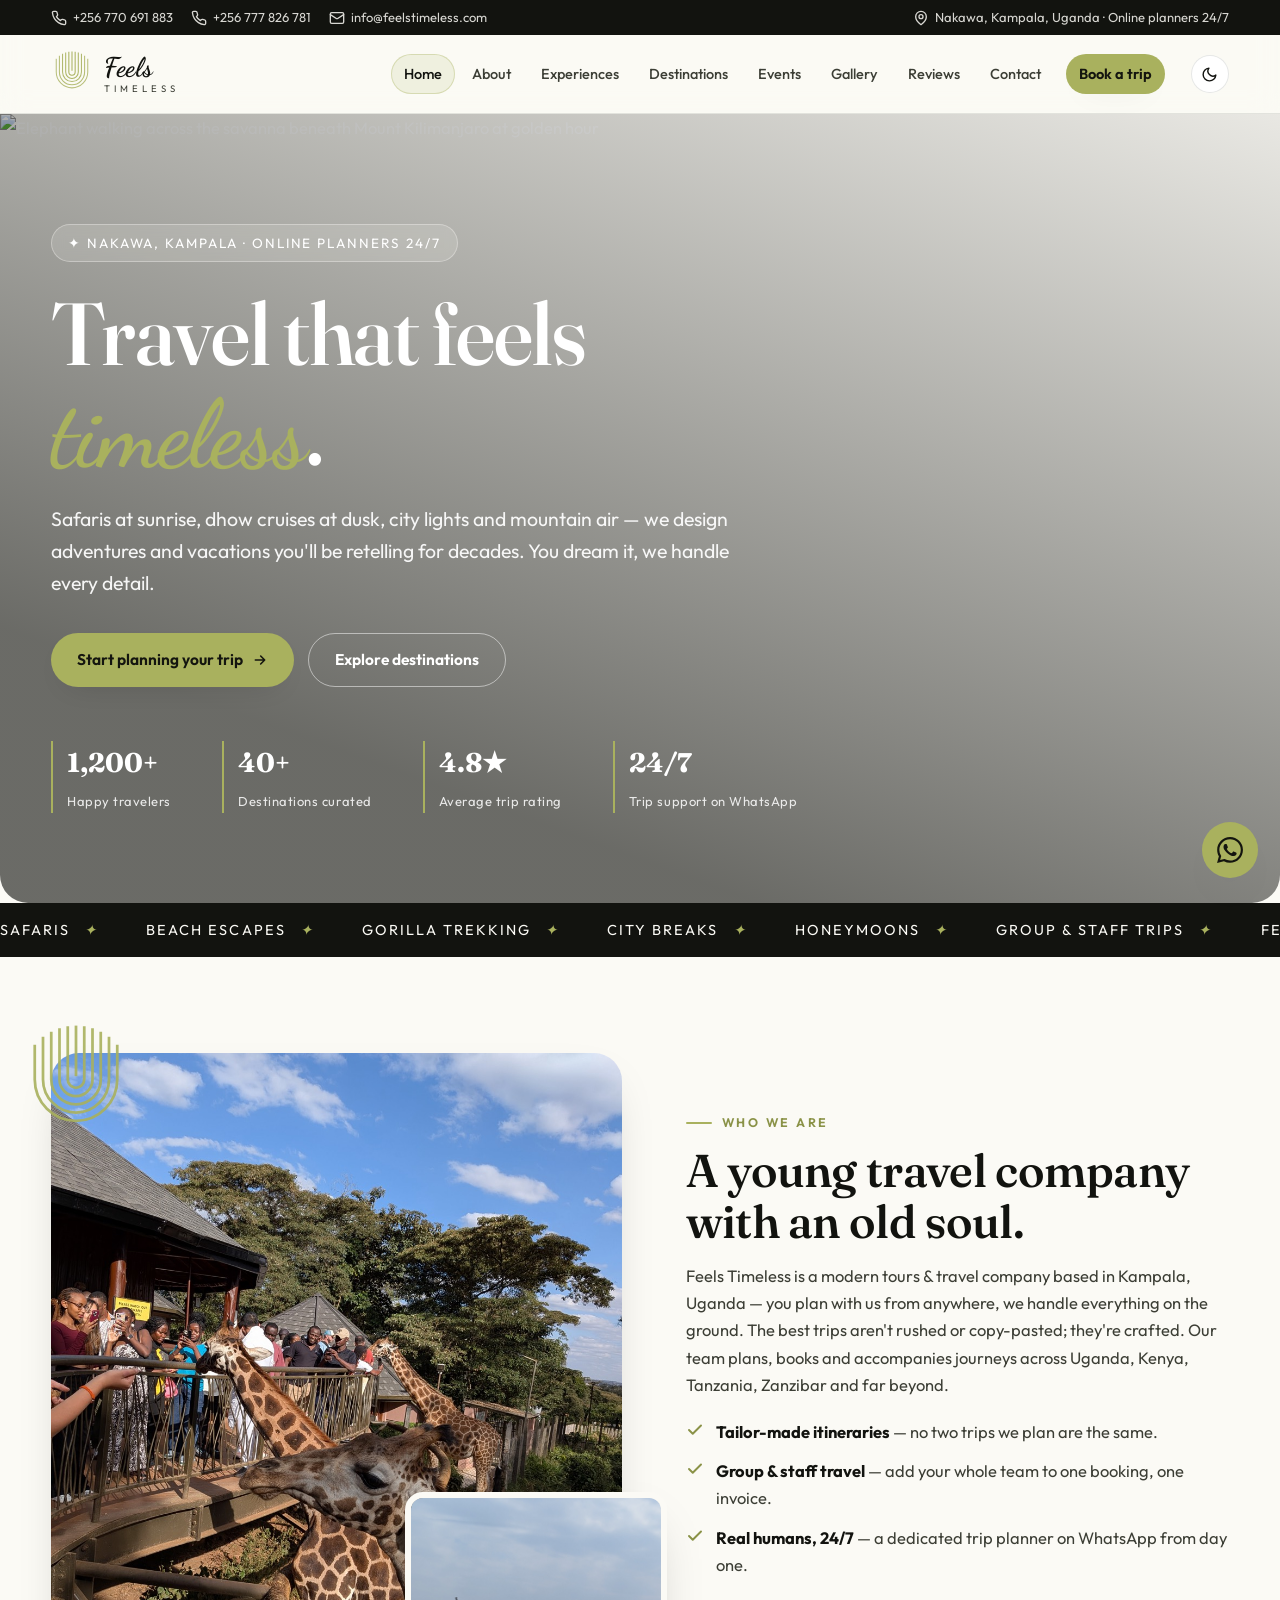
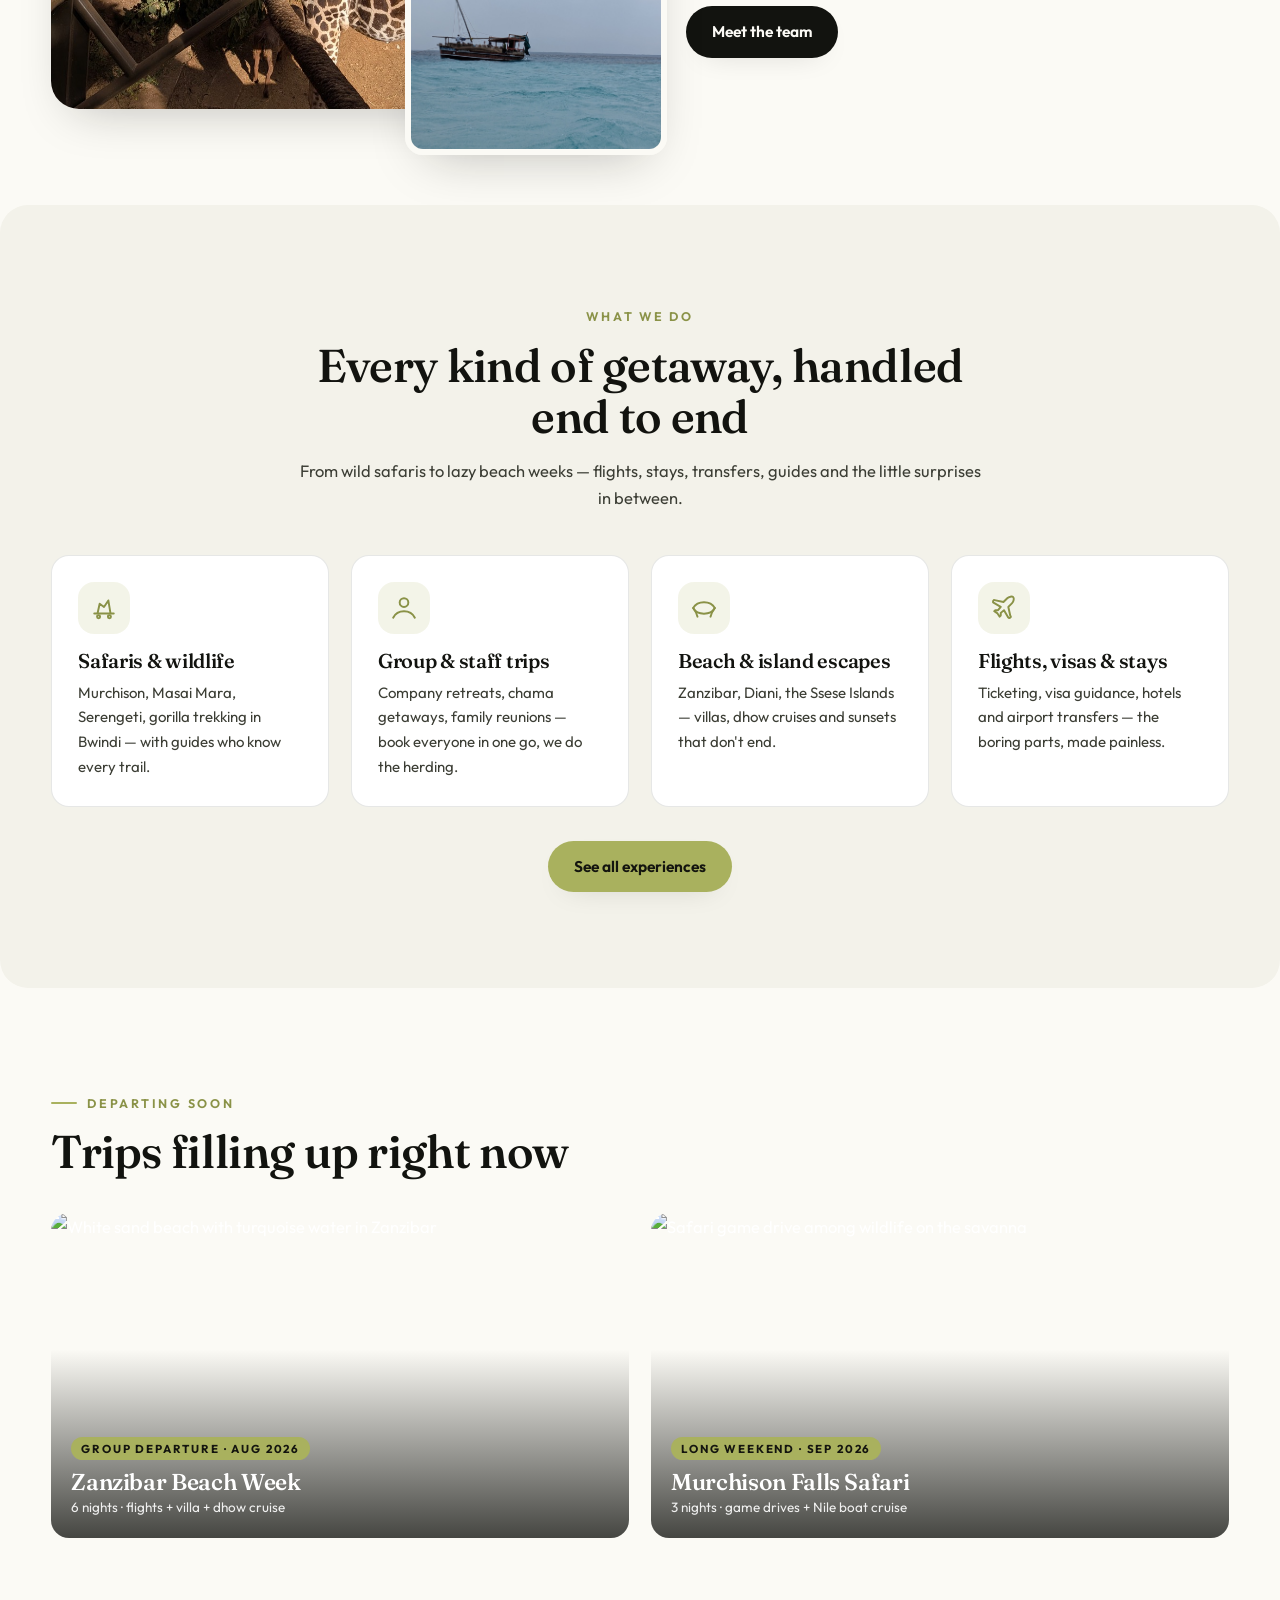
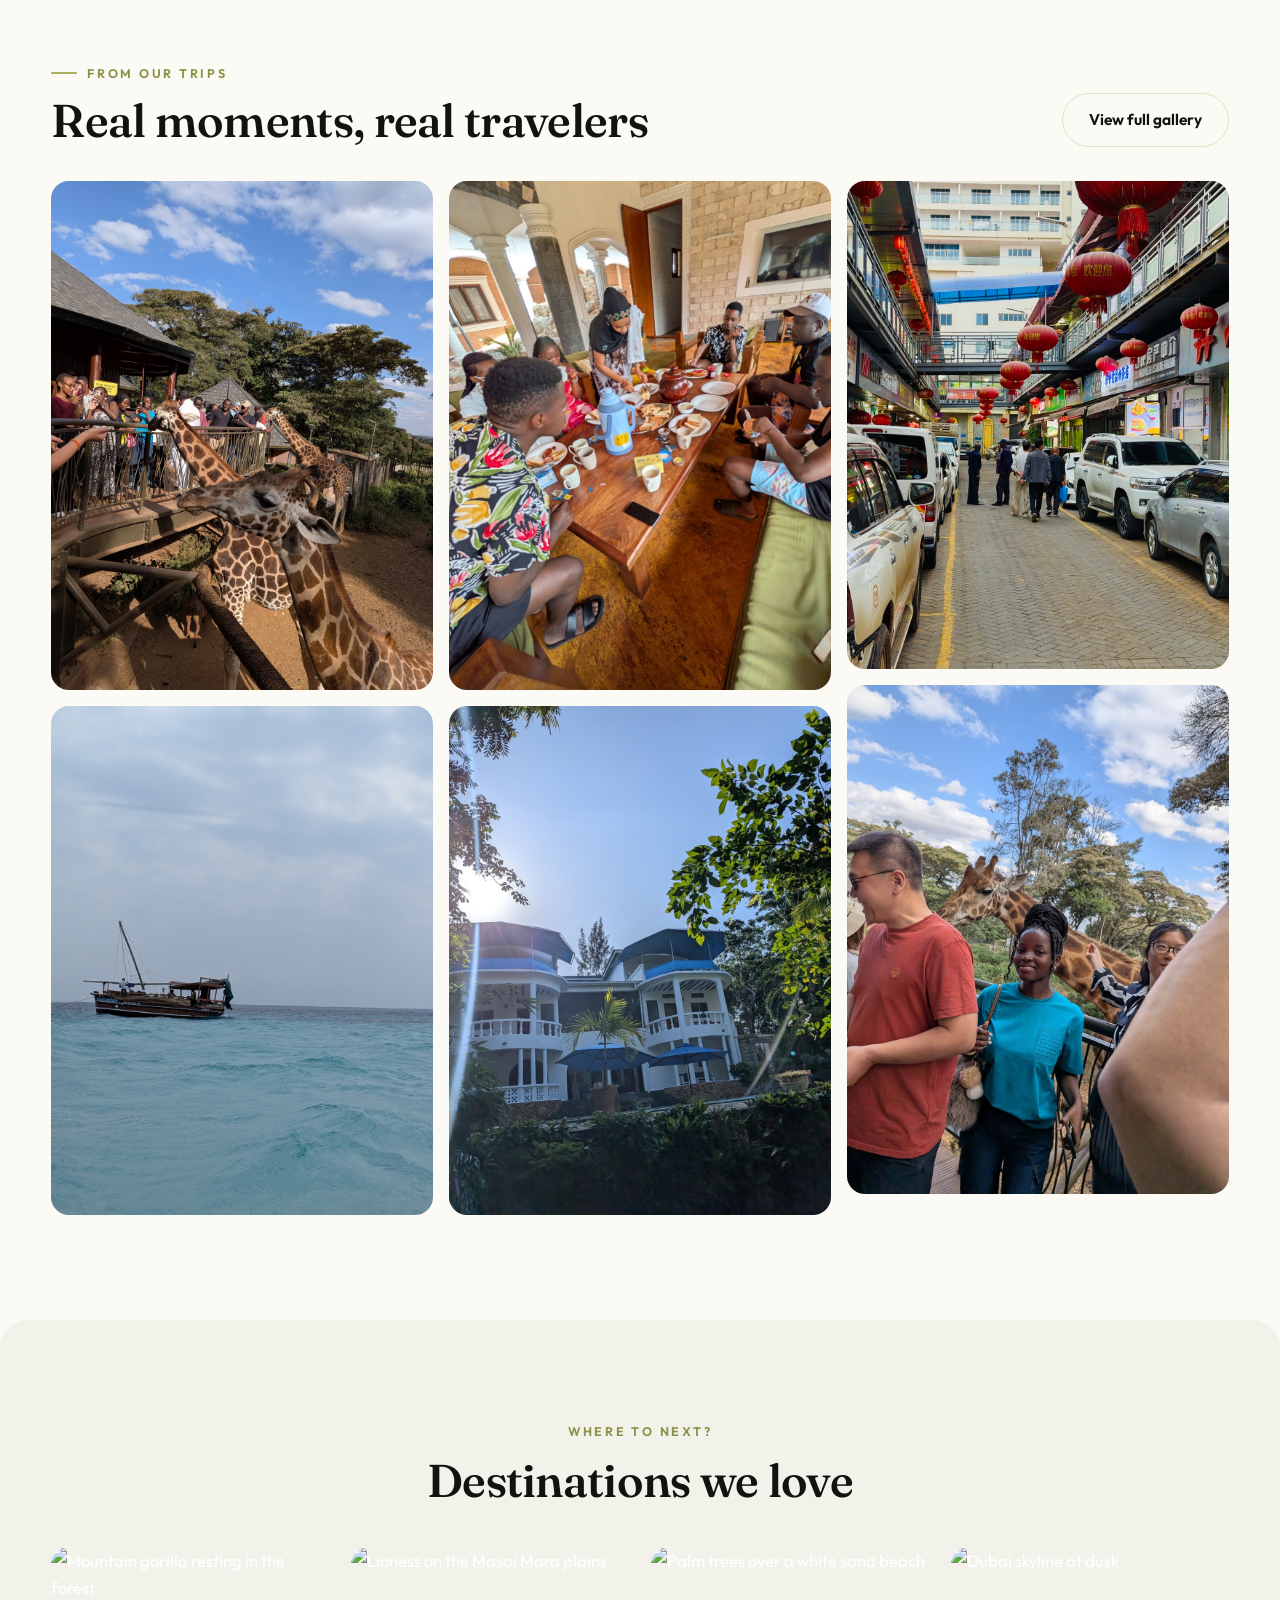
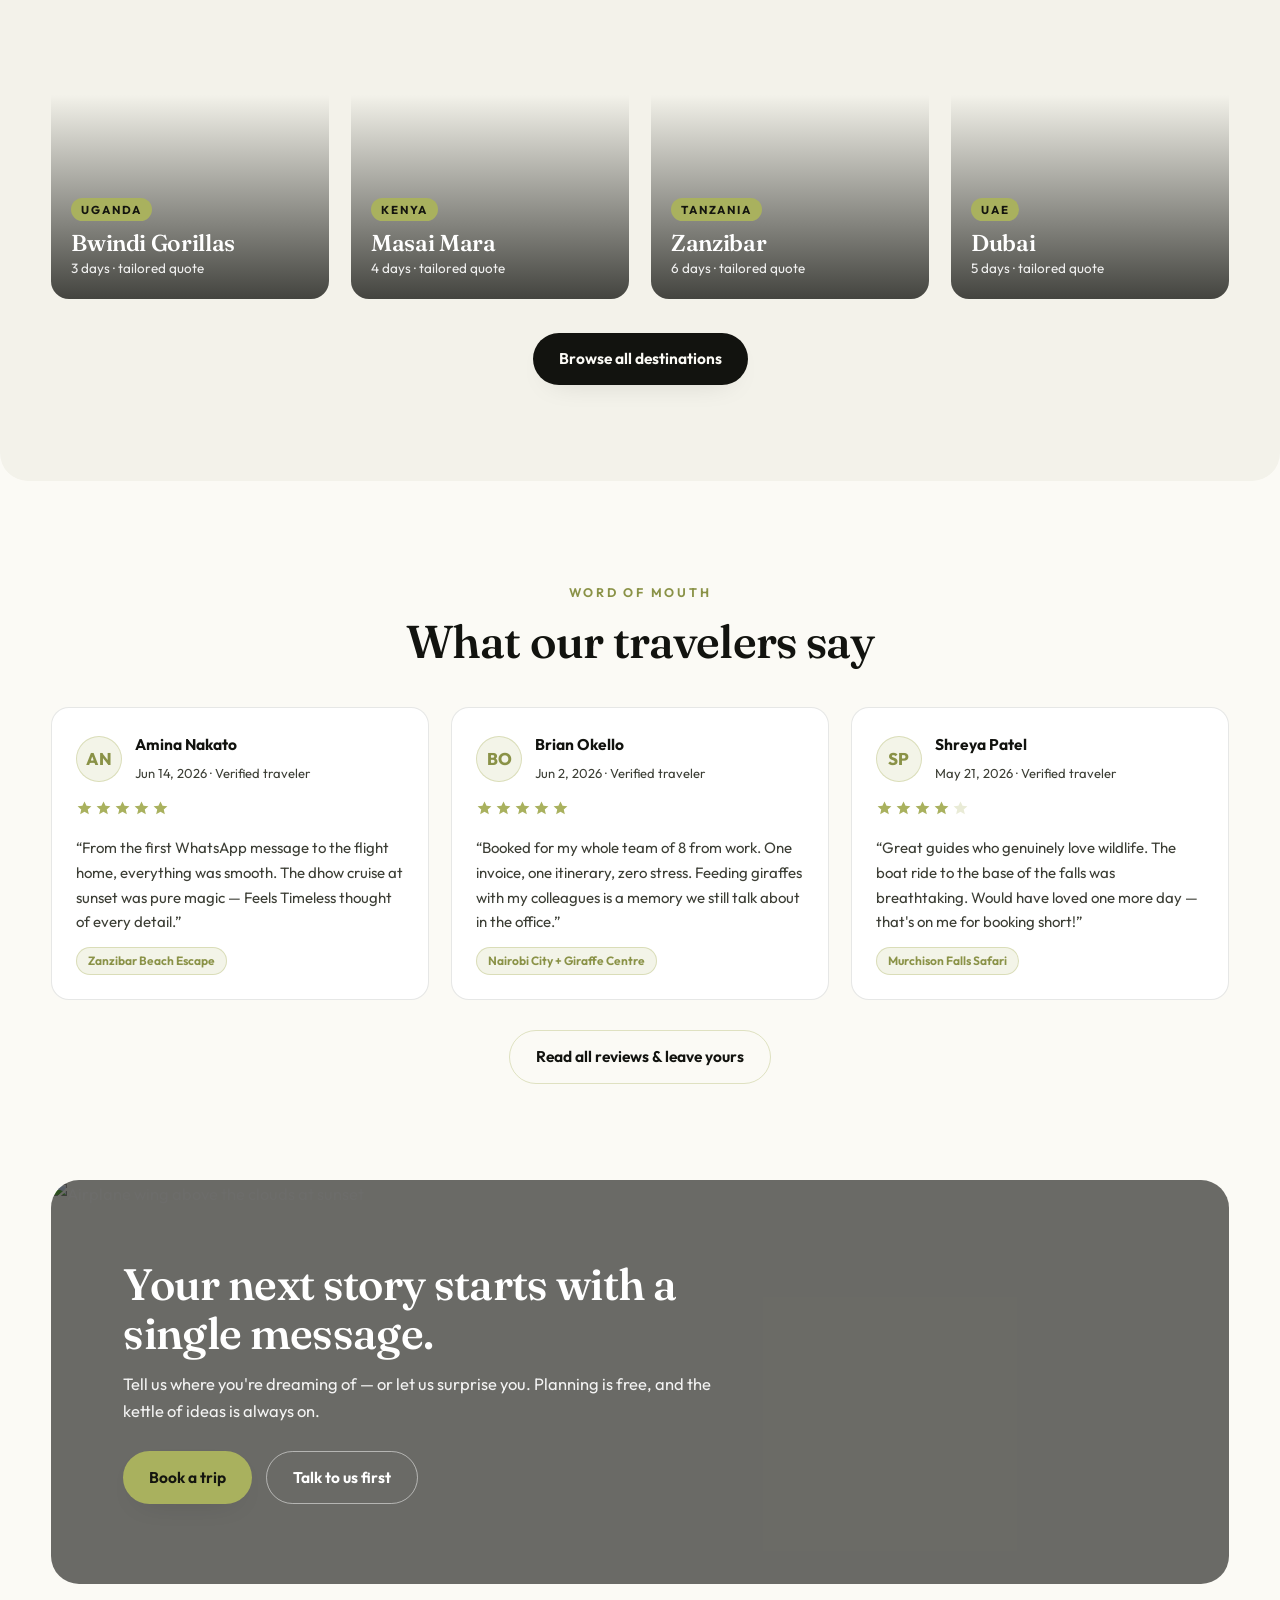
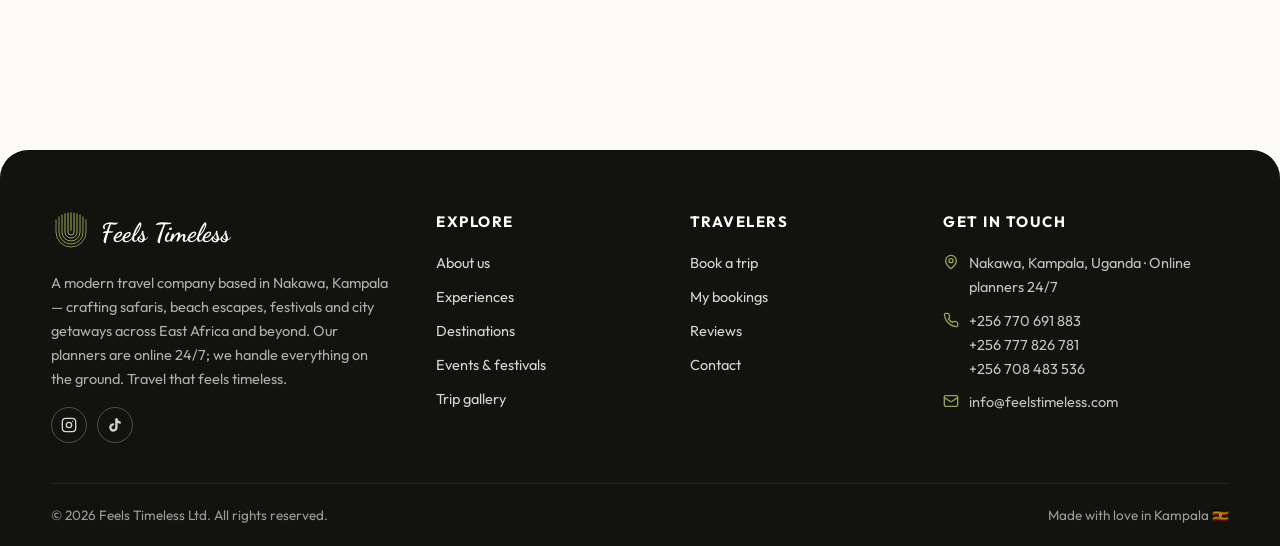
==== commit 63227732: "Partner feedback round: real media everywhere, events page, no prices, www domain - Remove all 10 un" ====
--- a/index.html
+++ b/index.html
@@ -4,22 +4,22 @@
 <meta charset="UTF-8">
 <meta name="viewport" content="width=device-width, initial-scale=1">
 <title>Feels Timeless — Tours & Travel Agency in Kampala, Uganda | Safaris, Beach Holidays & Group Trips</title>
-<meta name="description" content="Feels Timeless is a fully online tours & travel agency in Kampala, Uganda. Book safaris, gorilla trekking, Zanzibar beach holidays, honeymoons and group or staff trips across East Africa and beyond.">
+<meta name="description" content="Feels Timeless is a modern tours & travel agency in Kampala, Uganda. Book safaris, gorilla trekking, Zanzibar beach holidays, honeymoons, festivals and group or staff trips across East Africa and beyond.">
 <!-- SEO -->
-<link rel="canonical" href="https://feelstimeless-coder.github.io/">
+<link rel="canonical" href="https://www.feelstimeless.com/">
 <meta name="robots" content="index, follow">
-<meta name="keywords" content="tours and travel Uganda, travel agency Kampala, safari Uganda, gorilla trekking Bwindi, Zanzibar holiday packages, group travel Uganda, Feels Timeless">
+<meta name="keywords" content="tours and travel Uganda, travel agency Kampala, safari Uganda, gorilla trekking Bwindi, Zanzibar holiday packages, Nyege Nyege packages, AFCON 2027 travel, group travel Uganda, Feels Timeless">
 <meta property="og:type" content="website">
 <meta property="og:site_name" content="Feels Timeless">
 <meta property="og:title" content="Feels Timeless — Tours & Travel Agency in Kampala, Uganda | Safaris, Beach Holidays & Group Trips">
-<meta property="og:description" content="Feels Timeless is a fully online tours & travel agency in Kampala, Uganda. Book safaris, gorilla trekking, Zanzibar beach holidays, honeymoons and group or staff trips across East Africa and beyond.">
-<meta property="og:url" content="https://feelstimeless-coder.github.io/">
-<meta property="og:image" content="https://feelstimeless-coder.github.io/assets/gallery/trip-07.jpg">
+<meta property="og:description" content="Feels Timeless is a modern tours & travel agency in Kampala, Uganda. Book safaris, gorilla trekking, Zanzibar beach holidays, honeymoons, festivals and group or staff trips across East Africa and beyond.">
+<meta property="og:url" content="https://www.feelstimeless.com/">
+<meta property="og:image" content="https://www.feelstimeless.com/assets/gallery/trip-07.jpg">
 <meta property="og:locale" content="en_UG">
 <meta name="twitter:card" content="summary_large_image">
 <meta name="twitter:title" content="Feels Timeless — Tours & Travel Agency in Kampala, Uganda | Safaris, Beach Holidays & Group Trips">
-<meta name="twitter:description" content="Feels Timeless is a fully online tours & travel agency in Kampala, Uganda. Book safaris, gorilla trekking, Zanzibar beach holidays, honeymoons and group or staff trips across East Africa and beyond.">
-<meta name="twitter:image" content="https://feelstimeless-coder.github.io/assets/gallery/trip-07.jpg">
+<meta name="twitter:description" content="Feels Timeless is a modern tours & travel agency in Kampala, Uganda. Book safaris, gorilla trekking, Zanzibar beach holidays, honeymoons, festivals and group or staff trips across East Africa and beyond.">
+<meta name="twitter:image" content="https://www.feelstimeless.com/assets/gallery/trip-07.jpg">
 <meta name="theme-color" content="#a9b15e">
 <!-- /SEO -->
 <link rel="icon" type="image/png" href="assets/logo.png">
@@ -34,13 +34,13 @@
   "@type": "TravelAgency",
   "name": "Feels Timeless",
   "alternateName": "Feels Timeless Tours & Travel",
-  "url": "https://feelstimeless-coder.github.io/",
-  "logo": "https://feelstimeless-coder.github.io/assets/logo.png",
-  "image": "https://feelstimeless-coder.github.io/assets/gallery/trip-07.jpg",
-  "description": "Fully online tours & travel agency in Kampala, Uganda — safaris, gorilla trekking, beach holidays, honeymoons, and group or staff trips across East Africa and beyond.",
+  "url": "https://www.feelstimeless.com/",
+  "logo": "https://www.feelstimeless.com/assets/logo.png",
+  "image": "https://www.feelstimeless.com/assets/gallery/trip-07.jpg",
+  "description": "Modern tours & travel agency in Kampala, Uganda — safaris, gorilla trekking, beach holidays, honeymoons, festivals and group or staff trips across East Africa and beyond.",
   "email": "info@feelstimeless.com",
   "telephone": "+256770691883",
-  "address": { "@type": "PostalAddress", "addressLocality": "Kampala", "addressCountry": "UG" },
+  "address": { "@type": "PostalAddress", "streetAddress": "Nakawa", "addressLocality": "Kampala", "addressCountry": "UG" },
   "areaServed": ["Uganda", "Kenya", "Tanzania", "East Africa", "Worldwide"],
   "openingHoursSpecification": { "@type": "OpeningHoursSpecification", "dayOfWeek": ["Monday","Tuesday","Wednesday","Thursday","Friday","Saturday","Sunday"], "opens": "08:00", "closes": "22:00" },
   "sameAs": ["https://www.instagram.com/feels_2.3", "https://www.tiktok.com/@feels_timeless"]
@@ -55,7 +55,7 @@
 <section class="hero">
   <div class="bg"><img src="https://images.unsplash.com/photo-1547471080-7cc2caa01a7e?auto=format&fit=crop&w=2000&q=80" alt="Elephant walking across the savanna beneath Mount Kilimanjaro at golden hour"></div>
   <div class="wrap inner">
-    <span class="kicker">✦ Fully online · Kampala, Uganda</span>
+    <span class="kicker">✦ Nakawa, Kampala · Online planners 24/7</span>
     <h1>Travel that feels <span class="script">timeless</span>.</h1>
     <p class="lead">Safaris at sunrise, dhow cruises at dusk, city lights and mountain air — we design adventures and vacations you'll be retelling for decades. You dream it, we handle every detail.</p>
     <div class="actions">
@@ -76,8 +76,8 @@
 <!-- MARQUEE -->
 <div class="strip" aria-hidden="true">
   <div class="track">
-    <span>Safaris <i class="dot">✦</i></span><span>Beach escapes <i class="dot">✦</i></span><span>Gorilla trekking <i class="dot">✦</i></span><span>City breaks <i class="dot">✦</i></span><span>Honeymoons <i class="dot">✦</i></span><span>Group & staff trips <i class="dot">✦</i></span><span>Visa support <i class="dot">✦</i></span><span>Flights & stays <i class="dot">✦</i></span>
-    <span>Safaris <i class="dot">✦</i></span><span>Beach escapes <i class="dot">✦</i></span><span>Gorilla trekking <i class="dot">✦</i></span><span>City breaks <i class="dot">✦</i></span><span>Honeymoons <i class="dot">✦</i></span><span>Group & staff trips <i class="dot">✦</i></span><span>Visa support <i class="dot">✦</i></span><span>Flights & stays <i class="dot">✦</i></span>
+    <span>Safaris <i class="dot">✦</i></span><span>Beach escapes <i class="dot">✦</i></span><span>Gorilla trekking <i class="dot">✦</i></span><span>City breaks <i class="dot">✦</i></span><span>Honeymoons <i class="dot">✦</i></span><span>Group & staff trips <i class="dot">✦</i></span><span>Festivals & concerts <i class="dot">✦</i></span><span>Visa support <i class="dot">✦</i></span><span>Flights & stays <i class="dot">✦</i></span>
+    <span>Safaris <i class="dot">✦</i></span><span>Beach escapes <i class="dot">✦</i></span><span>Gorilla trekking <i class="dot">✦</i></span><span>City breaks <i class="dot">✦</i></span><span>Honeymoons <i class="dot">✦</i></span><span>Group & staff trips <i class="dot">✦</i></span><span>Festivals & concerts <i class="dot">✦</i></span><span>Visa support <i class="dot">✦</i></span><span>Flights & stays <i class="dot">✦</i></span>
   </div>
 </div>
 
@@ -92,7 +92,7 @@
     <div class="reveal">
       <span class="eyebrow">Who we are</span>
       <h2 class="title">A young travel company with an old soul.</h2>
-      <p class="sub">Feels Timeless is a fully online tours & travel company based in Kampala, Uganda. We believe the best trips aren't rushed or copy-pasted — they're crafted. Our team plans, books and accompanies journeys across Uganda, Kenya, Tanzania, Zanzibar and far beyond.</p>
+      <p class="sub">Feels Timeless is a modern tours & travel company based in Kampala, Uganda — you plan with us from anywhere, we handle everything on the ground. The best trips aren't rushed or copy-pasted; they're crafted. Our team plans, books and accompanies journeys across Uganda, Kenya, Tanzania, Zanzibar and far beyond.</p>
       <ul class="checks">
         <li><svg width="18" height="18" viewBox="0 0 24 24" fill="none" stroke="currentColor" stroke-width="2.6" stroke-linecap="round" stroke-linejoin="round"><path d="M20 6 9 17l-5-5"/></svg><span><b>Tailor-made itineraries</b> — no two trips we plan are the same.</span></li>
         <li><svg width="18" height="18" viewBox="0 0 24 24" fill="none" stroke="currentColor" stroke-width="2.6" stroke-linecap="round" stroke-linejoin="round"><path d="M20 6 9 17l-5-5"/></svg><span><b>Group & staff travel</b> — add your whole team to one booking, one invoice.</span></li>
@@ -150,7 +150,7 @@
         <div class="meta">
           <span class="tag">Group departure · Aug 2026</span>
           <h3>Zanzibar Beach Week</h3>
-          <div class="row"><p>6 nights · flights + villa + dhow cruise</p><span class="price">from $890</span></div>
+          <p>6 nights · flights + villa + dhow cruise</p>
         </div>
       </a>
       <a class="dest reveal" style="aspect-ratio:16/9" href="booking.html?trip=Murchison%20Falls%20Safari">
@@ -158,7 +158,7 @@
         <div class="meta">
           <span class="tag">Long weekend · Sep 2026</span>
           <h3>Murchison Falls Safari</h3>
-          <div class="row"><p>3 nights · game drives + Nile boat cruise</p><span class="price">from $520</span></div>
+          <p>3 nights · game drives + Nile boat cruise</p>
         </div>
       </a>
     </div>
@@ -196,19 +196,19 @@
     <div class="grid c4" style="margin-top:40px">
       <a class="dest reveal" href="booking.html?trip=Gorilla%20Trekking%20%E2%80%94%20Bwindi">
         <img src="https://images.unsplash.com/photo-1521651201144-634f700b36ef?auto=format&fit=crop&w=900&q=80" alt="Mountain gorilla resting in the forest">
-        <div class="meta"><span class="tag">Uganda</span><h3>Bwindi Gorillas</h3><div class="row"><p>3 days</p><span class="price">from $1,450</span></div></div>
+        <div class="meta"><span class="tag">Uganda</span><h3>Bwindi Gorillas</h3><p>3 days · tailored quote</p></div>
       </a>
       <a class="dest reveal" href="booking.html?trip=Masai%20Mara%20Safari">
         <img src="https://images.unsplash.com/photo-1546182990-dffeafbe841d?auto=format&fit=crop&w=900&q=80" alt="Lioness on the Masai Mara plains">
-        <div class="meta"><span class="tag">Kenya</span><h3>Masai Mara</h3><div class="row"><p>4 days</p><span class="price">from $780</span></div></div>
+        <div class="meta"><span class="tag">Kenya</span><h3>Masai Mara</h3><p>4 days · tailored quote</p></div>
       </a>
       <a class="dest reveal" href="booking.html?trip=Zanzibar%20Beach%20Escape">
         <img src="https://images.unsplash.com/photo-1507525428034-b723cf961d3e?auto=format&fit=crop&w=900&q=80" alt="Palm trees over a white sand beach">
-        <div class="meta"><span class="tag">Tanzania</span><h3>Zanzibar</h3><div class="row"><p>6 days</p><span class="price">from $890</span></div></div>
+        <div class="meta"><span class="tag">Tanzania</span><h3>Zanzibar</h3><p>6 days · tailored quote</p></div>
       </a>
       <a class="dest reveal" href="booking.html?trip=Dubai%20City%20Break">
         <img src="https://images.unsplash.com/photo-1512453979798-5ea266f8880c?auto=format&fit=crop&w=900&q=80" alt="Dubai skyline at dusk">
-        <div class="meta"><span class="tag">UAE</span><h3>Dubai</h3><div class="row"><p>5 days</p><span class="price">from $1,100</span></div></div>
+        <div class="meta"><span class="tag">UAE</span><h3>Dubai</h3><p>5 days · tailored quote</p></div>
       </a>
     </div>
     <div class="center" style="margin-top:34px"><a class="btn dark" href="destinations.html">Browse all destinations</a></div>
--- a/assets/css/styles.css
+++ b/assets/css/styles.css
@@ -415,6 +415,26 @@
   border: 1px solid var(--line); display: block;
 }
 
+/* ambient video bands (autoplay loops) */
+.vband {
+  position: relative; border-radius: var(--r-lg); overflow: hidden;
+  aspect-ratio: 16 / 9; background: #0a0b09; box-shadow: var(--shadow);
+}
+.vband > video { position: absolute; inset: 0; width: 100%; height: 100%; object-fit: cover; }
+/* sideways-encoded portrait sources displayed as landscape */
+.vband.vrot > video {
+  inset: auto; top: 50%; left: 50%; width: 100%; height: auto; object-fit: initial;
+  transform: translate(-50%, -50%) rotate(-90deg) scale(0.5625);
+}
+.vband.vrot.cw > video {
+  transform: translate(-50%, -50%) rotate(90deg) scale(0.5625);
+}
+.vband .vcap {
+  position: absolute; left: 18px; bottom: 14px; z-index: 2;
+  color: #fff; font-size: 13.5px; letter-spacing: 0.08em; text-transform: uppercase;
+  background: rgba(18, 19, 15, 0.55); padding: 6px 14px; border-radius: 999px; backdrop-filter: blur(4px);
+}
+
 .lightbox {
   position: fixed; inset: 0; z-index: 90; background: rgba(10, 11, 9, 0.92);
   display: none; align-items: center; justify-content: center; padding: 4vw; flex-direction: column; gap: 14px;
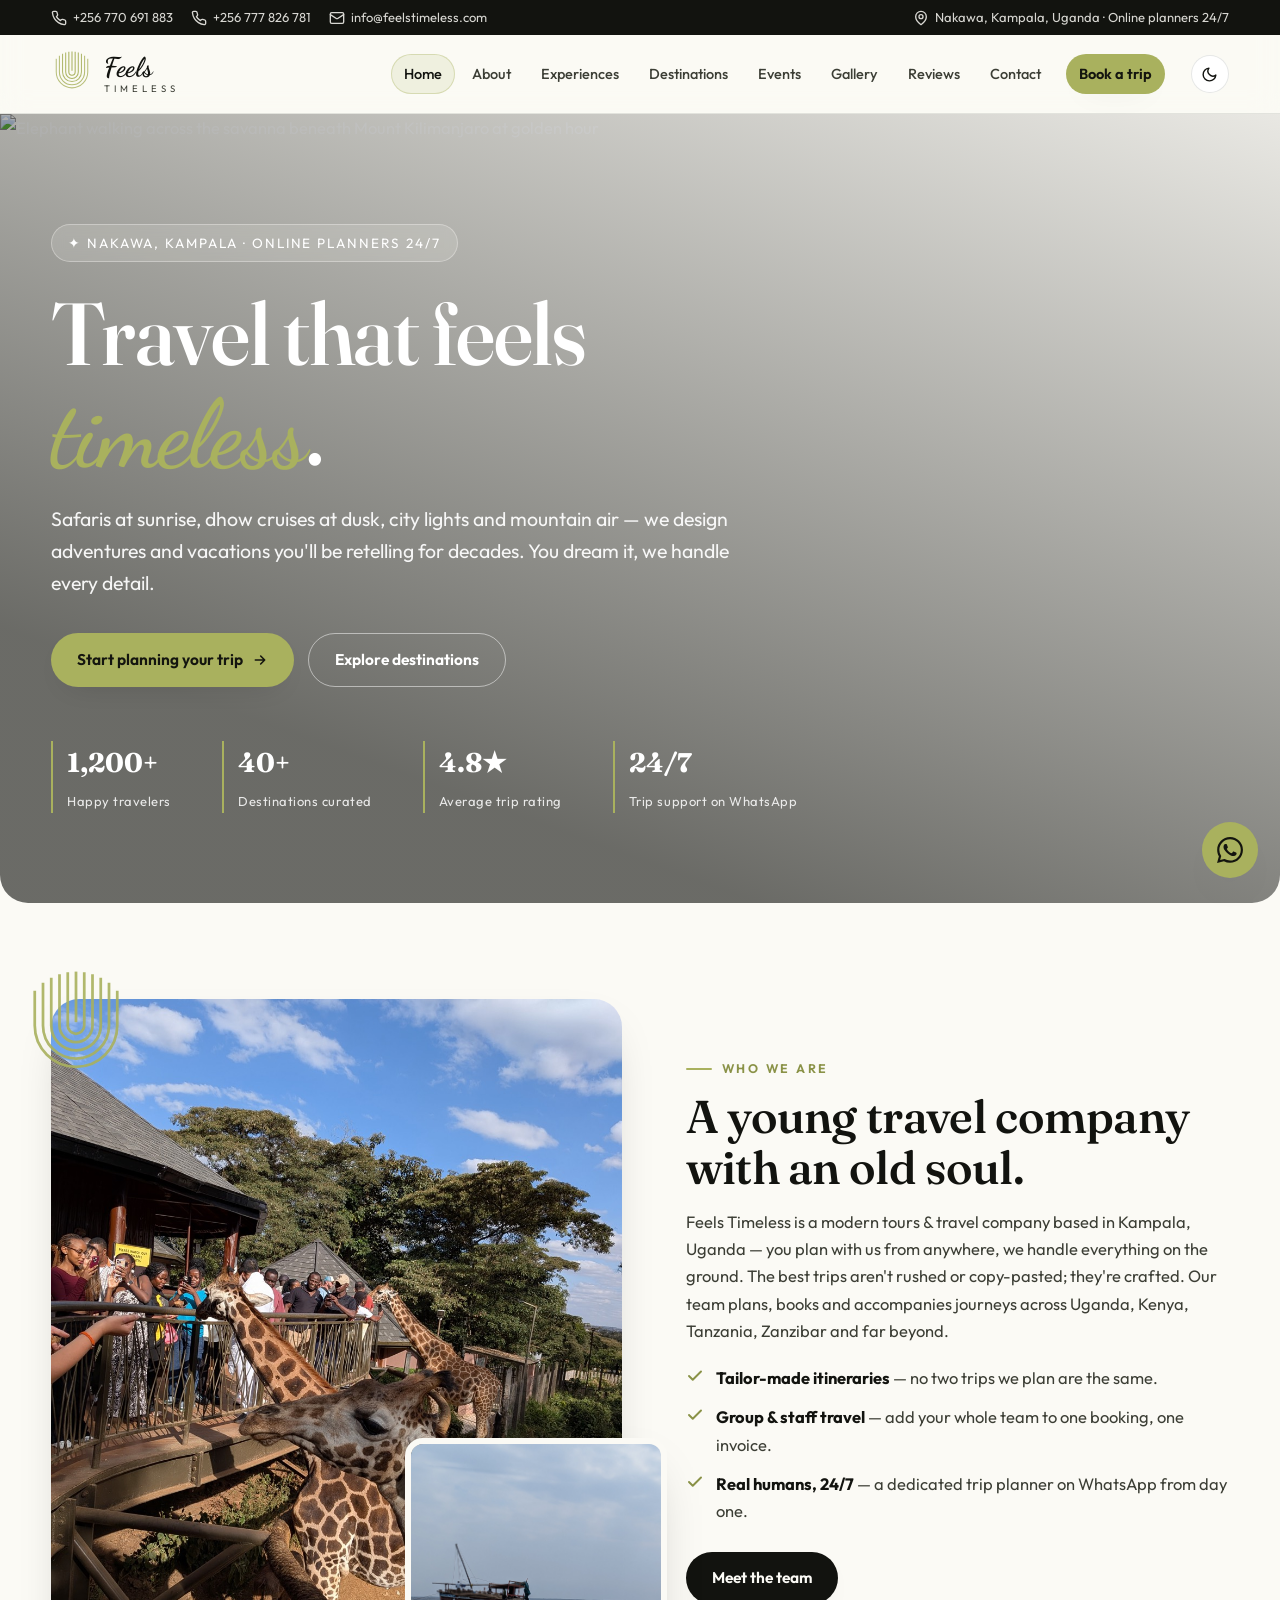
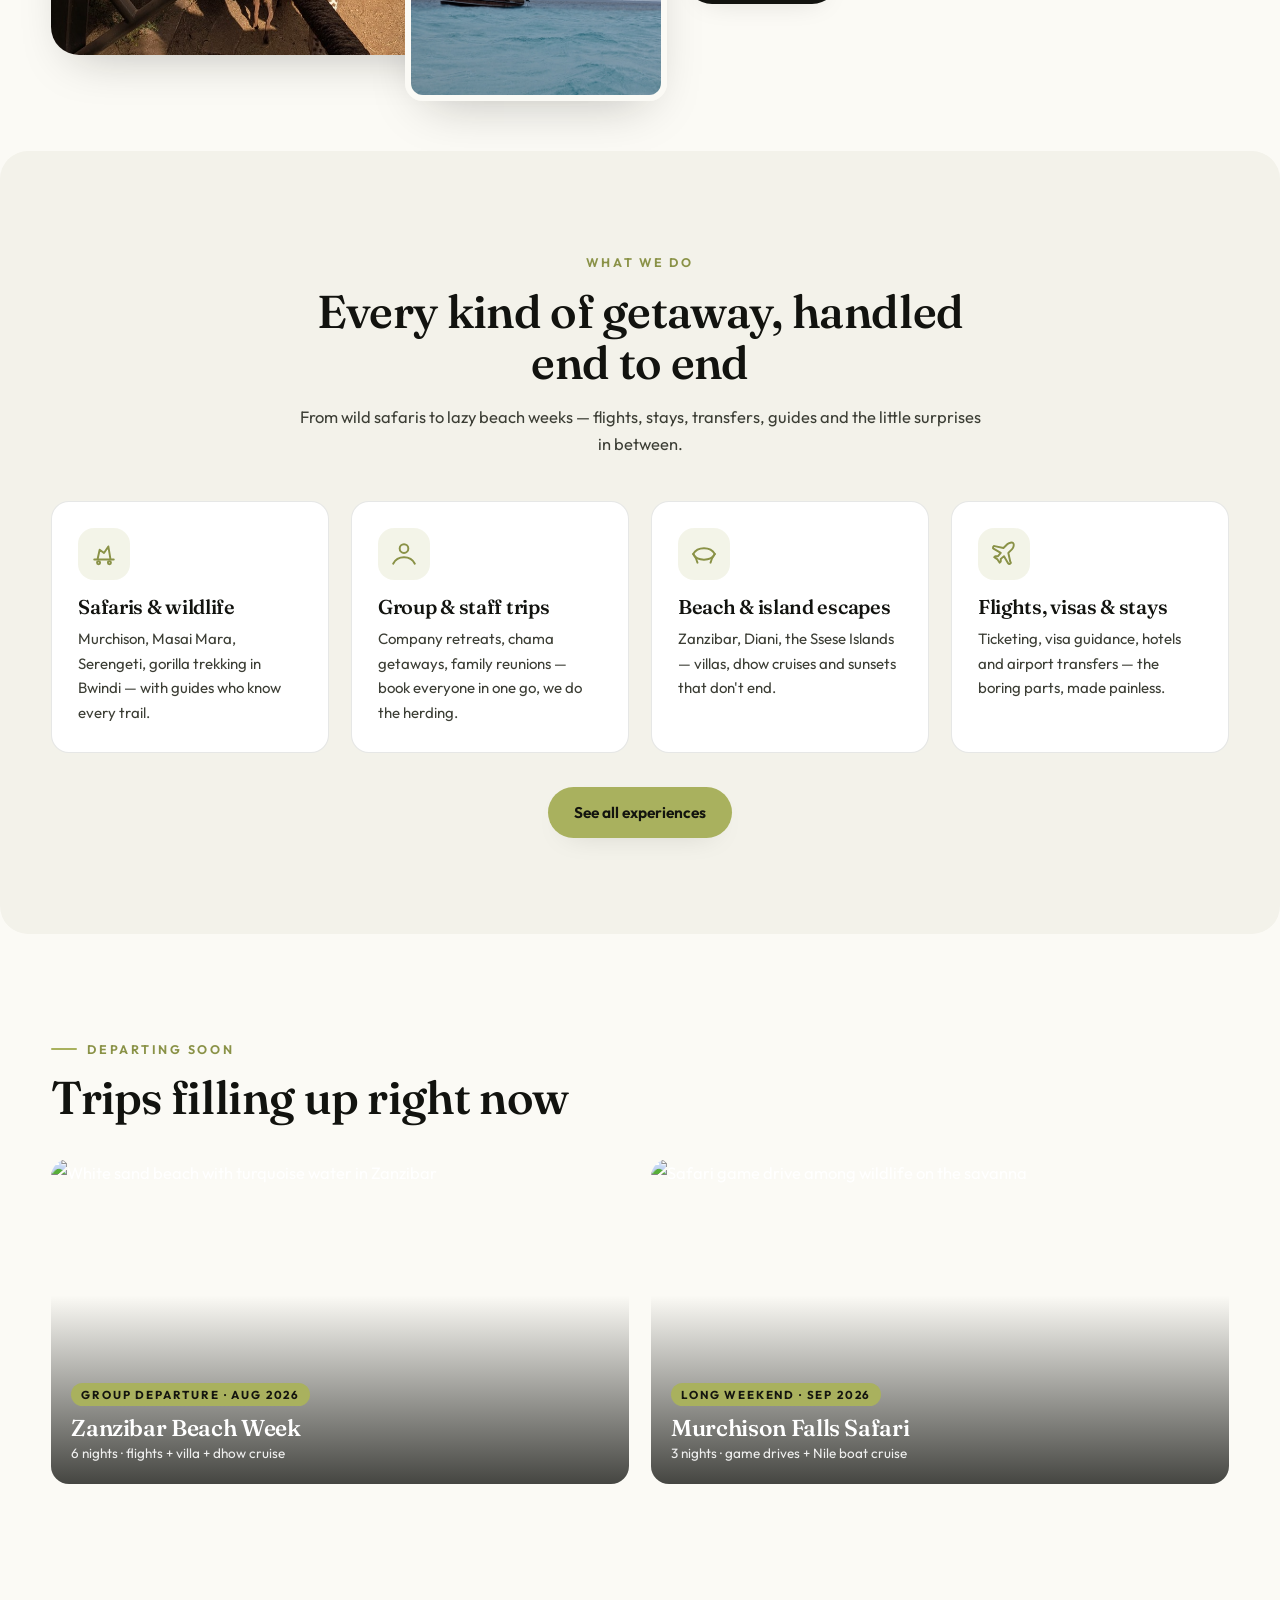
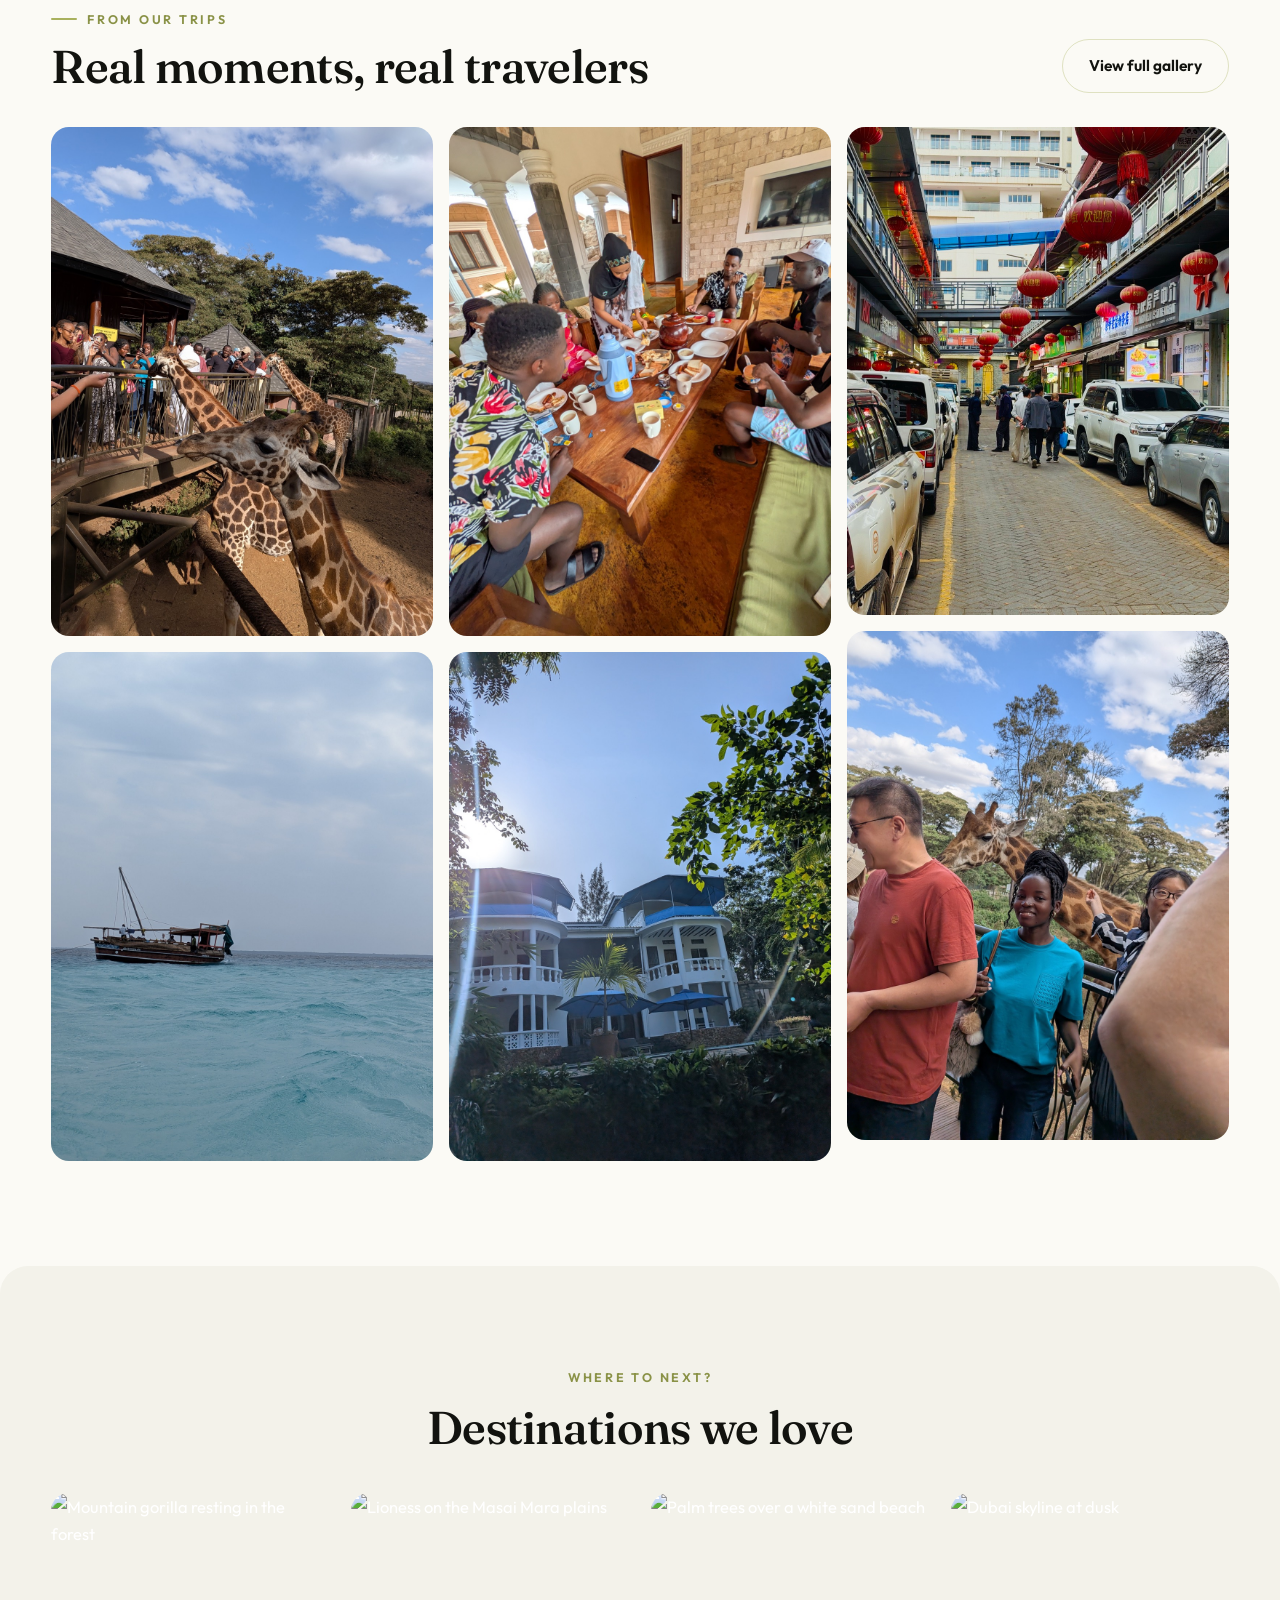
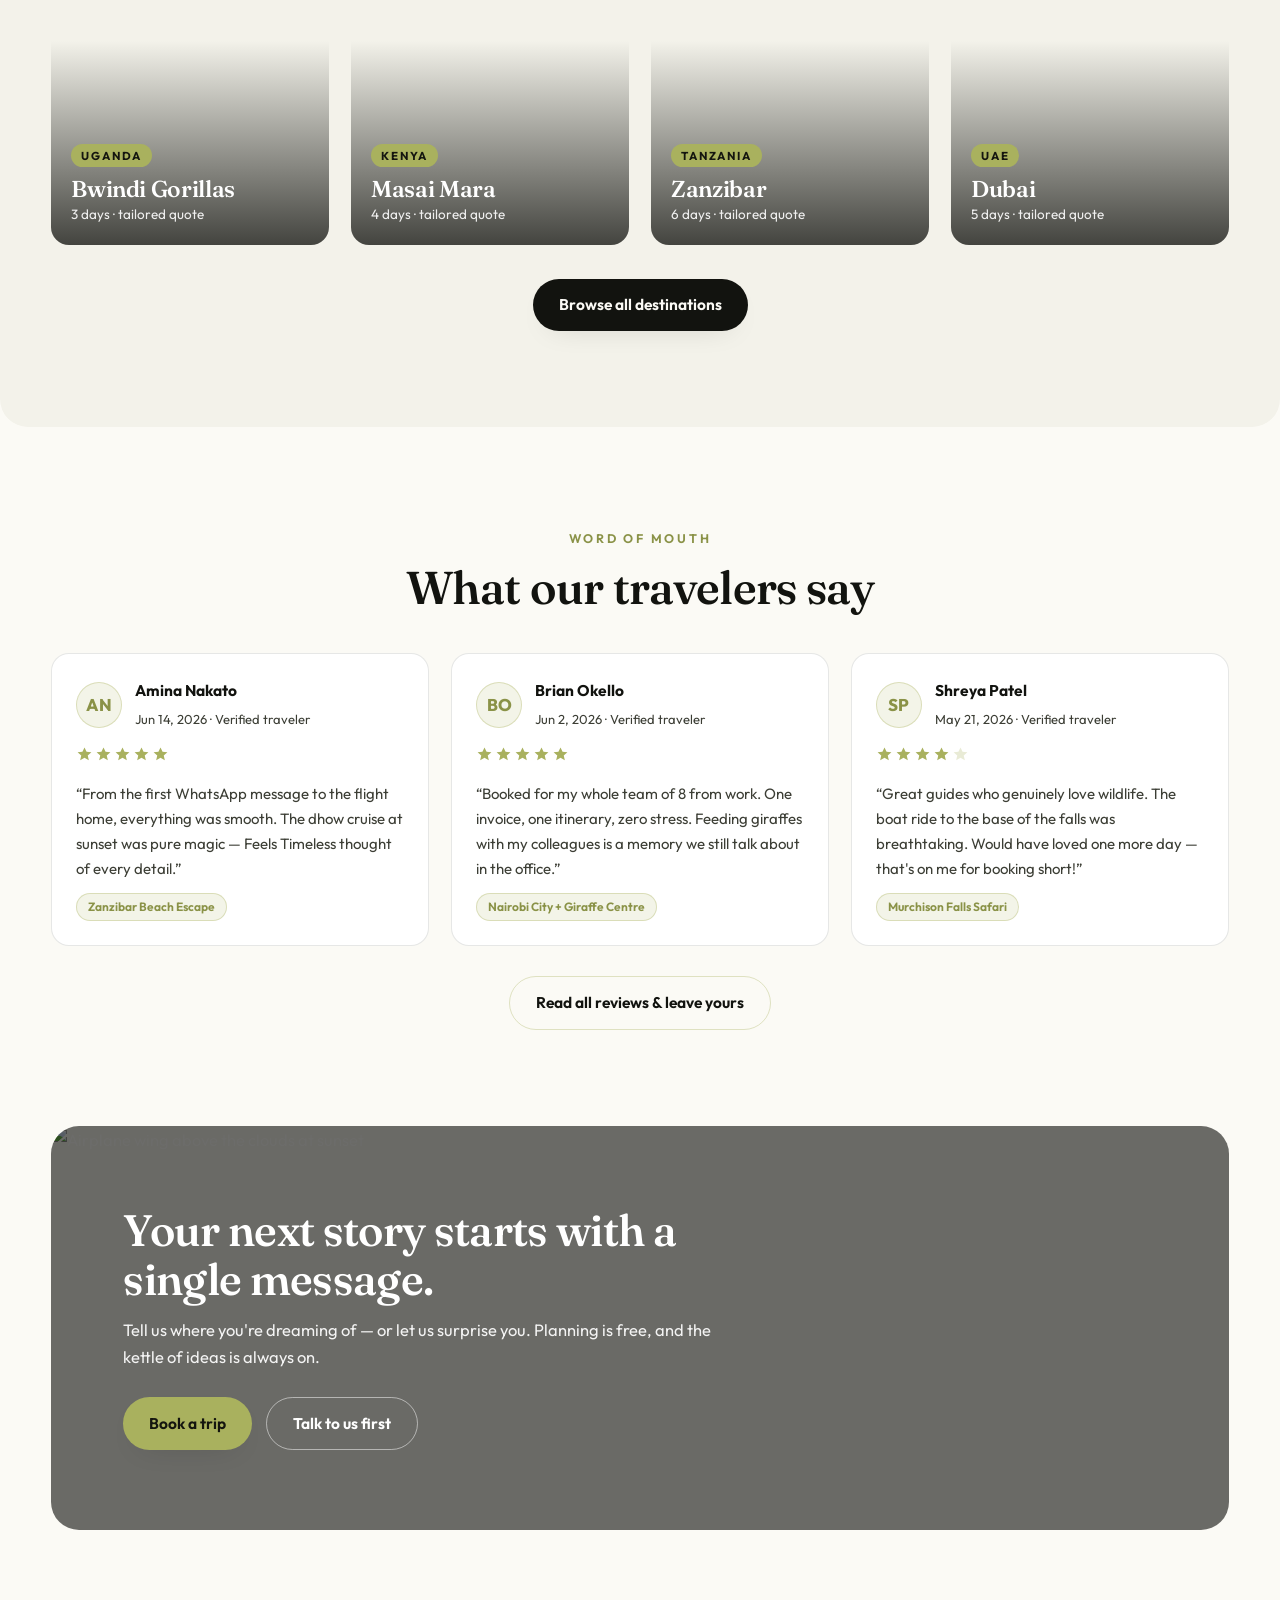
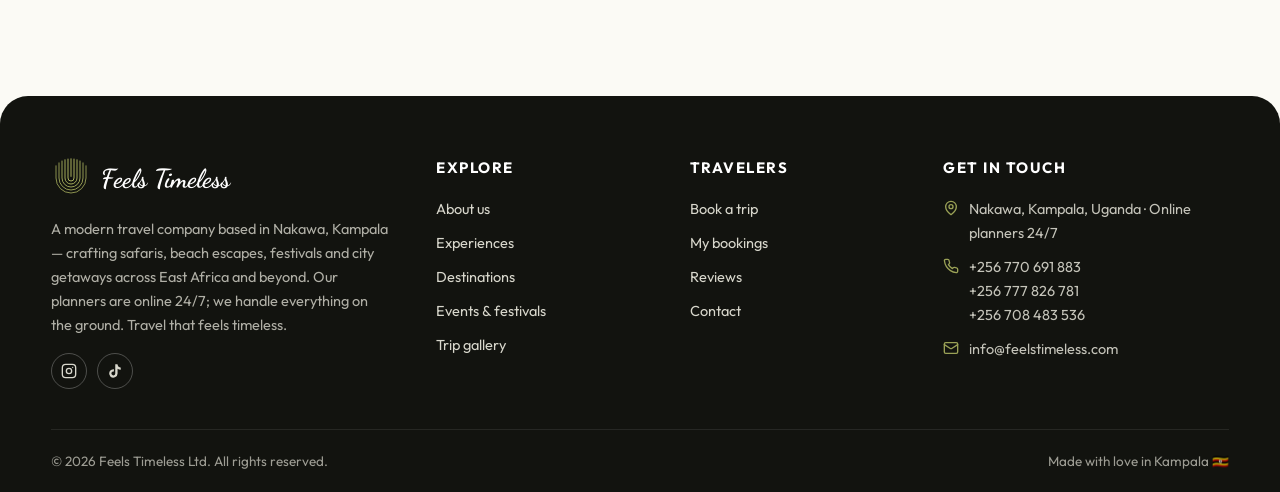
==== commit b201fc33: "Drop marquee banner, use realistic aerial Dubai photo" ====
--- a/index.html
+++ b/index.html
@@ -73,13 +73,6 @@
   </div>
 </section>
 
-<!-- MARQUEE -->
-<div class="strip" aria-hidden="true">
-  <div class="track">
-    <span>Safaris <i class="dot">✦</i></span><span>Beach escapes <i class="dot">✦</i></span><span>Gorilla trekking <i class="dot">✦</i></span><span>City breaks <i class="dot">✦</i></span><span>Honeymoons <i class="dot">✦</i></span><span>Group & staff trips <i class="dot">✦</i></span><span>Festivals & concerts <i class="dot">✦</i></span><span>Visa support <i class="dot">✦</i></span><span>Flights & stays <i class="dot">✦</i></span>
-    <span>Safaris <i class="dot">✦</i></span><span>Beach escapes <i class="dot">✦</i></span><span>Gorilla trekking <i class="dot">✦</i></span><span>City breaks <i class="dot">✦</i></span><span>Honeymoons <i class="dot">✦</i></span><span>Group & staff trips <i class="dot">✦</i></span><span>Festivals & concerts <i class="dot">✦</i></span><span>Visa support <i class="dot">✦</i></span><span>Flights & stays <i class="dot">✦</i></span>
-  </div>
-</div>
 
 <!-- ABOUT TEASER -->
 <section class="block">
@@ -207,7 +200,7 @@
         <div class="meta"><span class="tag">Tanzania</span><h3>Zanzibar</h3><p>6 days · tailored quote</p></div>
       </a>
       <a class="dest reveal" href="booking.html?trip=Dubai%20City%20Break">
-        <img src="https://images.unsplash.com/photo-1512453979798-5ea266f8880c?auto=format&fit=crop&w=900&q=80" alt="Dubai skyline at dusk">
+        <img src="https://images.unsplash.com/photo-1518684079-3c830dcef090?auto=format&fit=crop&w=900&q=80" alt="Dubai skyline at dusk">
         <div class="meta"><span class="tag">UAE</span><h3>Dubai</h3><p>5 days · tailored quote</p></div>
       </a>
     </div>
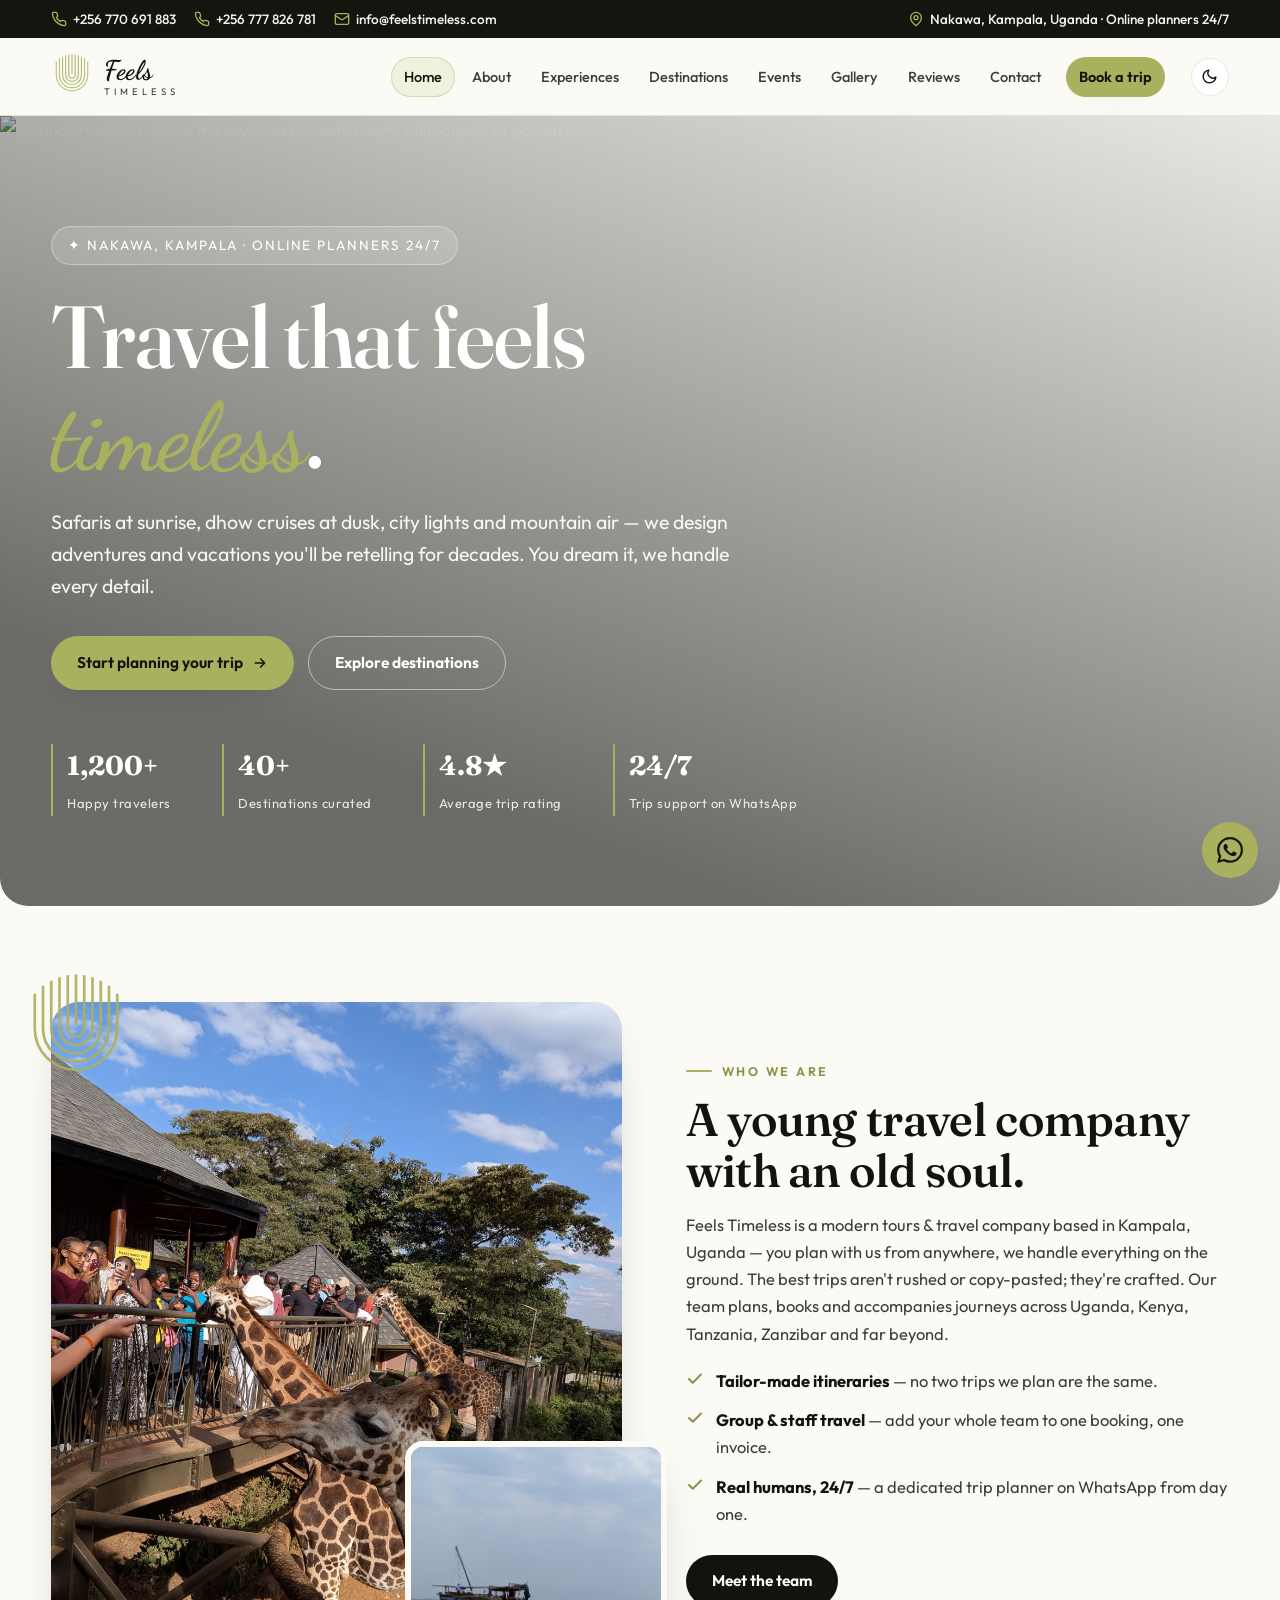
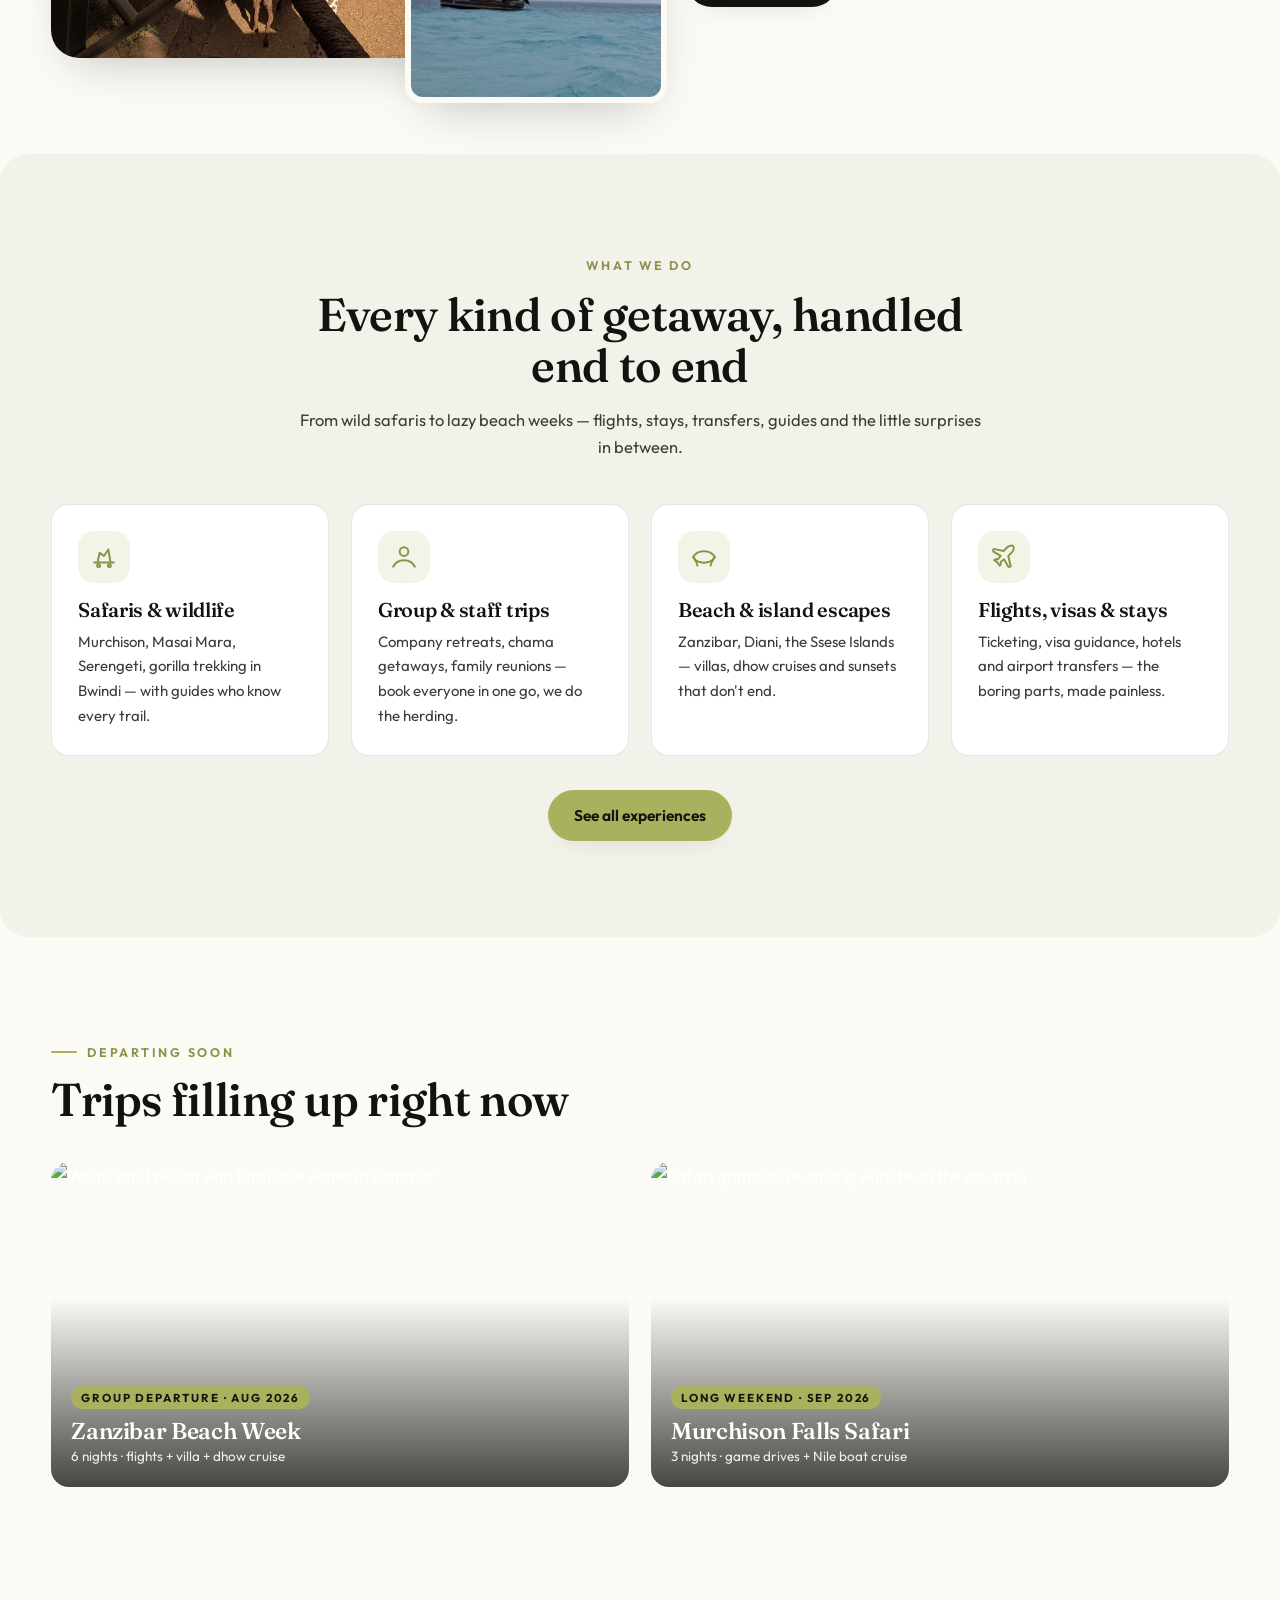
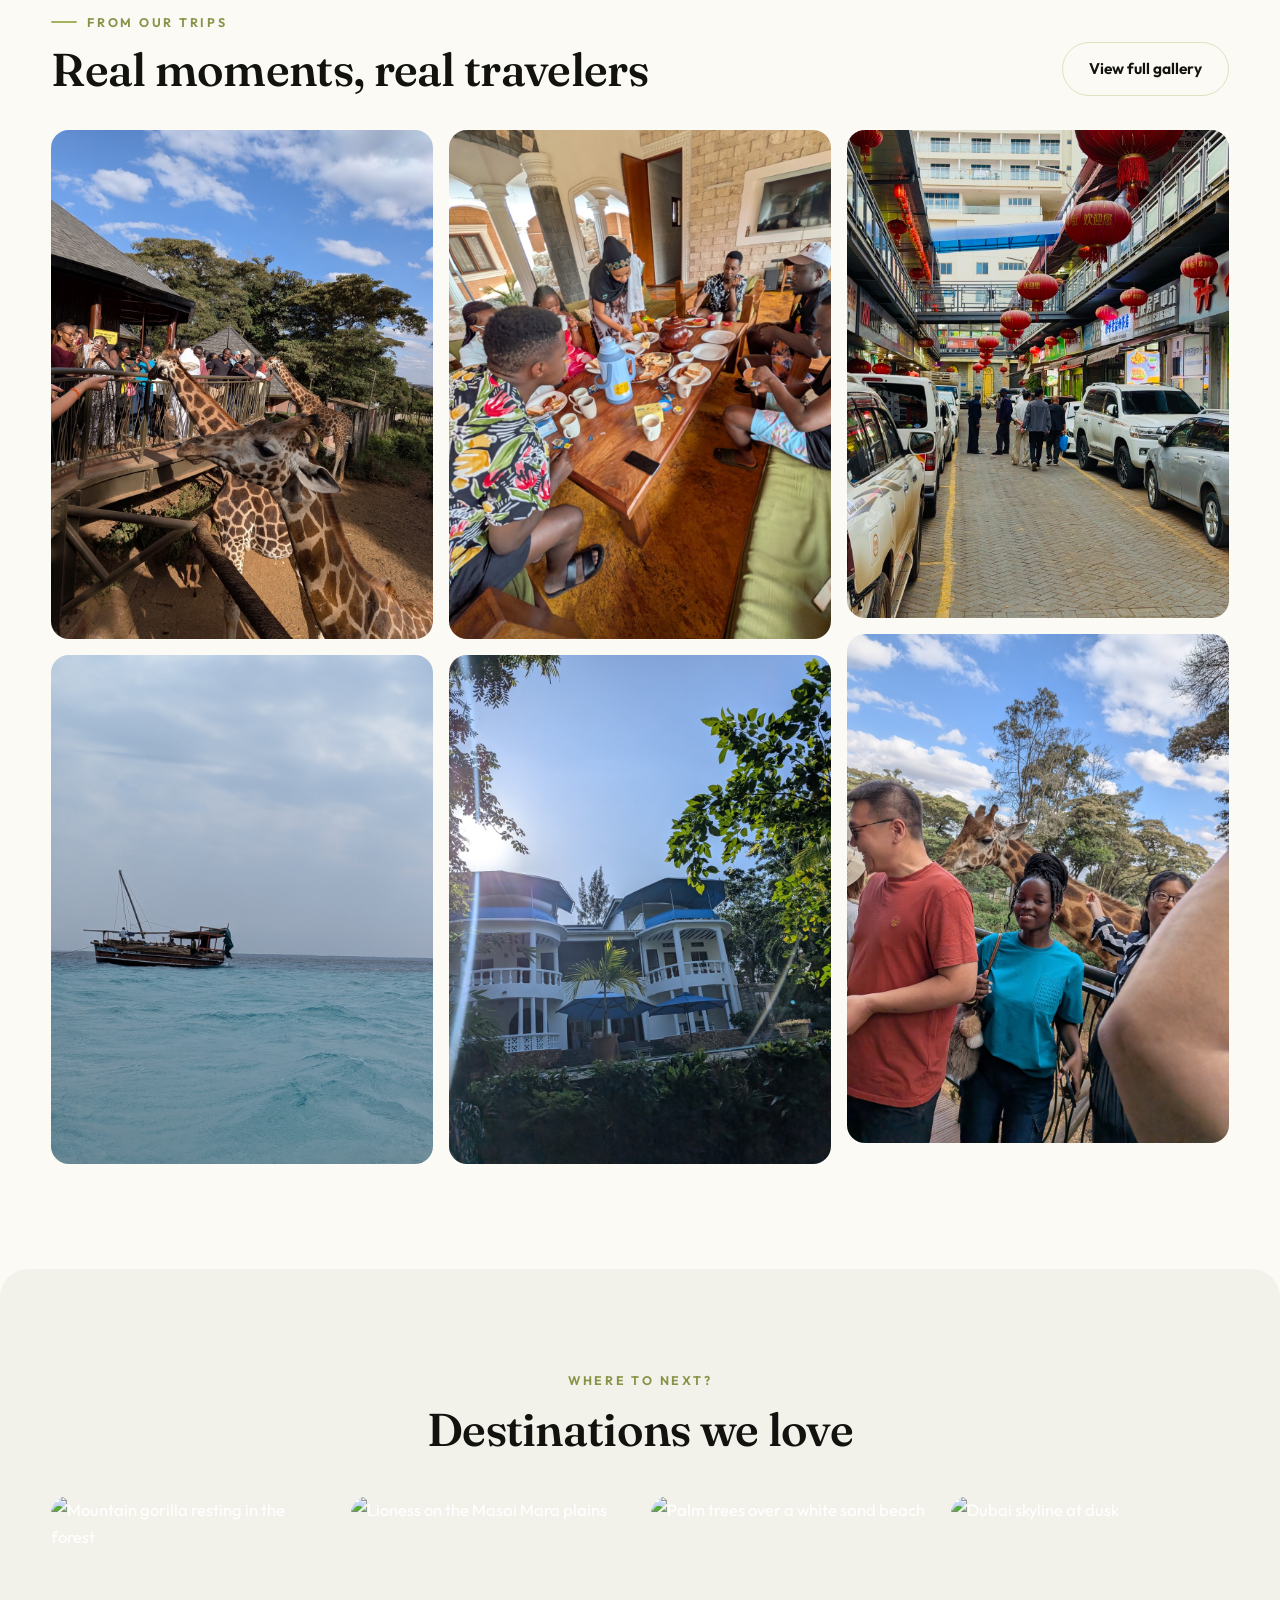
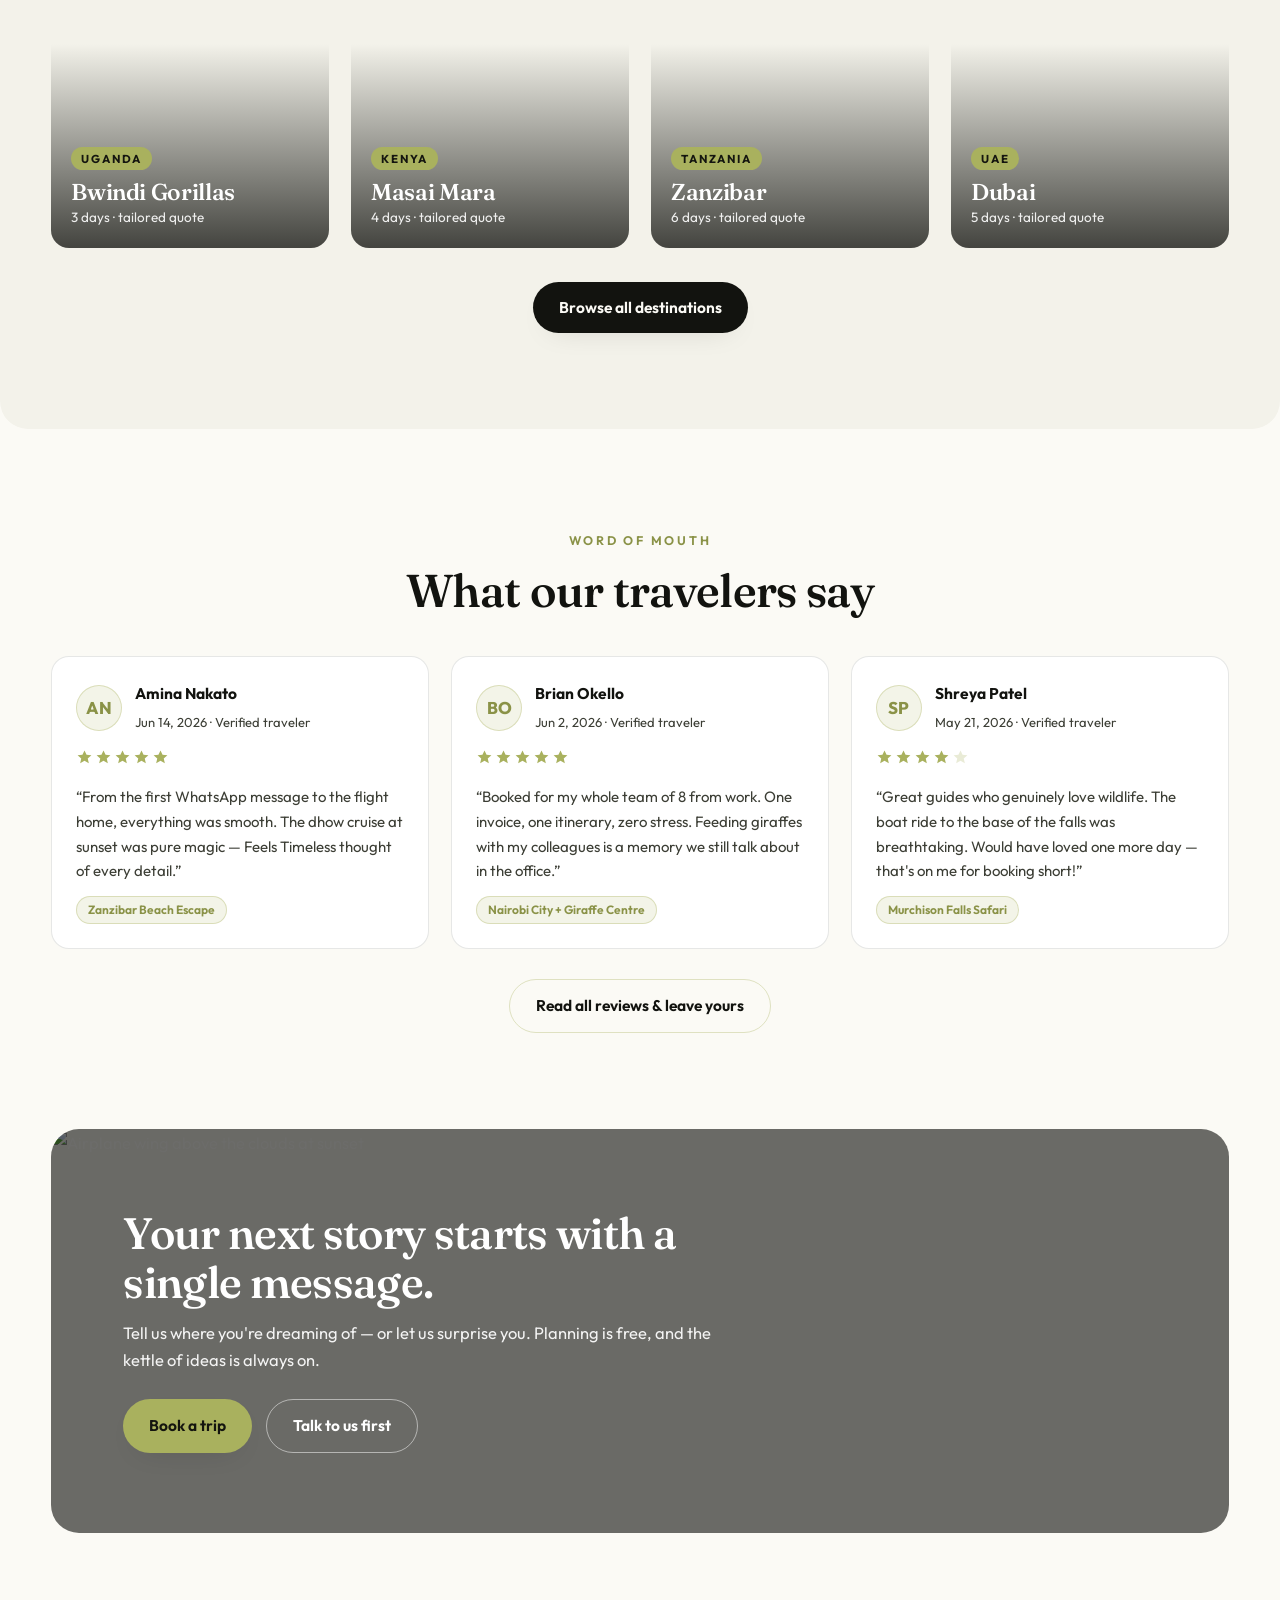
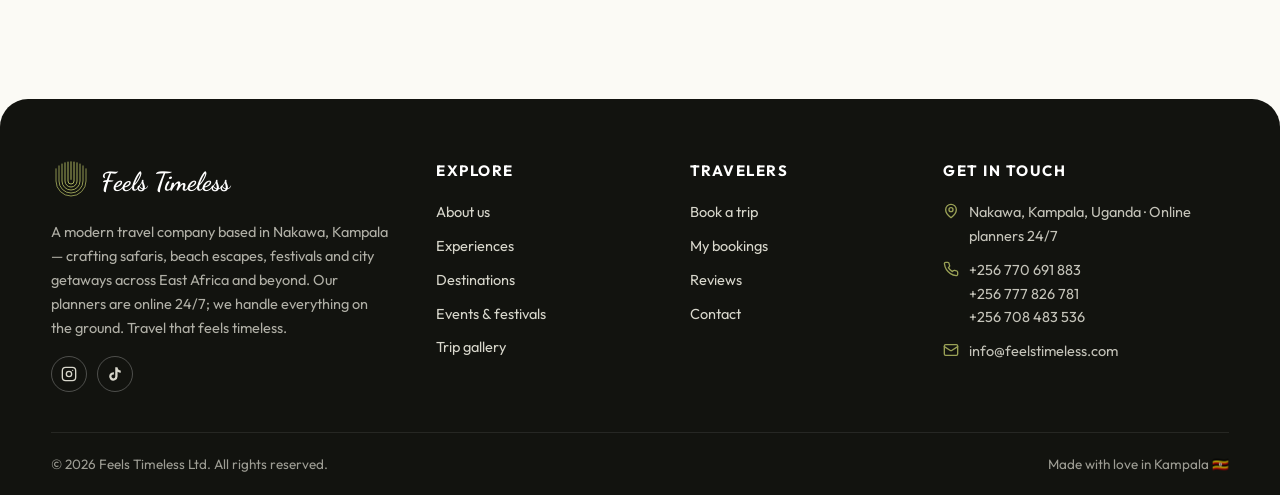
==== commit 9f8d1b72: "Fix topbar contrast (dark-mode text was near-invisible), correct lakeside video rotation, cache-bust" ====
--- a/index.html
+++ b/index.html
@@ -26,7 +26,7 @@
 <link rel="preconnect" href="https://fonts.googleapis.com">
 <link rel="preconnect" href="https://fonts.gstatic.com" crossorigin>
 <link href="https://fonts.googleapis.com/css2?family=Fraunces:opsz,wght@9..144,400..700&family=Outfit:wght@300..800&family=Dancing+Script:wght@600;700&display=swap" rel="stylesheet">
-<link rel="stylesheet" href="assets/css/styles.css">
+<link rel="stylesheet" href="assets/css/styles.css?v=3">
 <script>document.documentElement.dataset.theme=localStorage.getItem("ft-theme")||(matchMedia("(prefers-color-scheme: dark)").matches?"dark":"light");</script>
 <script type="application/ld+json">
 {
@@ -240,6 +240,6 @@
 <script src="https://www.gstatic.com/firebasejs/10.12.2/firebase-app-compat.js"></script>
 <script src="https://www.gstatic.com/firebasejs/10.12.2/firebase-firestore-compat.js"></script>
 <script src="assets/js/firebase-config.js"></script>
-<script src="assets/js/app.js"></script>
+<script src="assets/js/app.js?v=3"></script>
 </body>
 </html>
--- a/assets/css/styles.css
+++ b/assets/css/styles.css
@@ -75,15 +75,16 @@
 
 /* ---------- topbar + nav ---------- */
 .topbar {
-  background: var(--ink);
-  color: var(--paper);
-  font-size: 13px;
-  padding: 7px 0;
-}
-html[data-theme="dark"] .topbar { background: var(--surface-2); }
+  background: #14150f;
+  color: #f5f4ec;
+  font-size: 13.5px;
+  font-weight: 500;
+  padding: 8px 0;
+}
 .topbar .wrap { display: flex; gap: 18px; align-items: center; flex-wrap: wrap; }
-.topbar a { opacity: 0.85; display: inline-flex; gap: 6px; align-items: center; }
-.topbar a:hover { opacity: 1; color: var(--olive); }
+.topbar a { display: inline-flex; gap: 6px; align-items: center; }
+.topbar a:hover { color: var(--olive); }
+.topbar svg { color: var(--olive); }
 .topbar .spacer { margin-left: auto; }
 
 header.site {
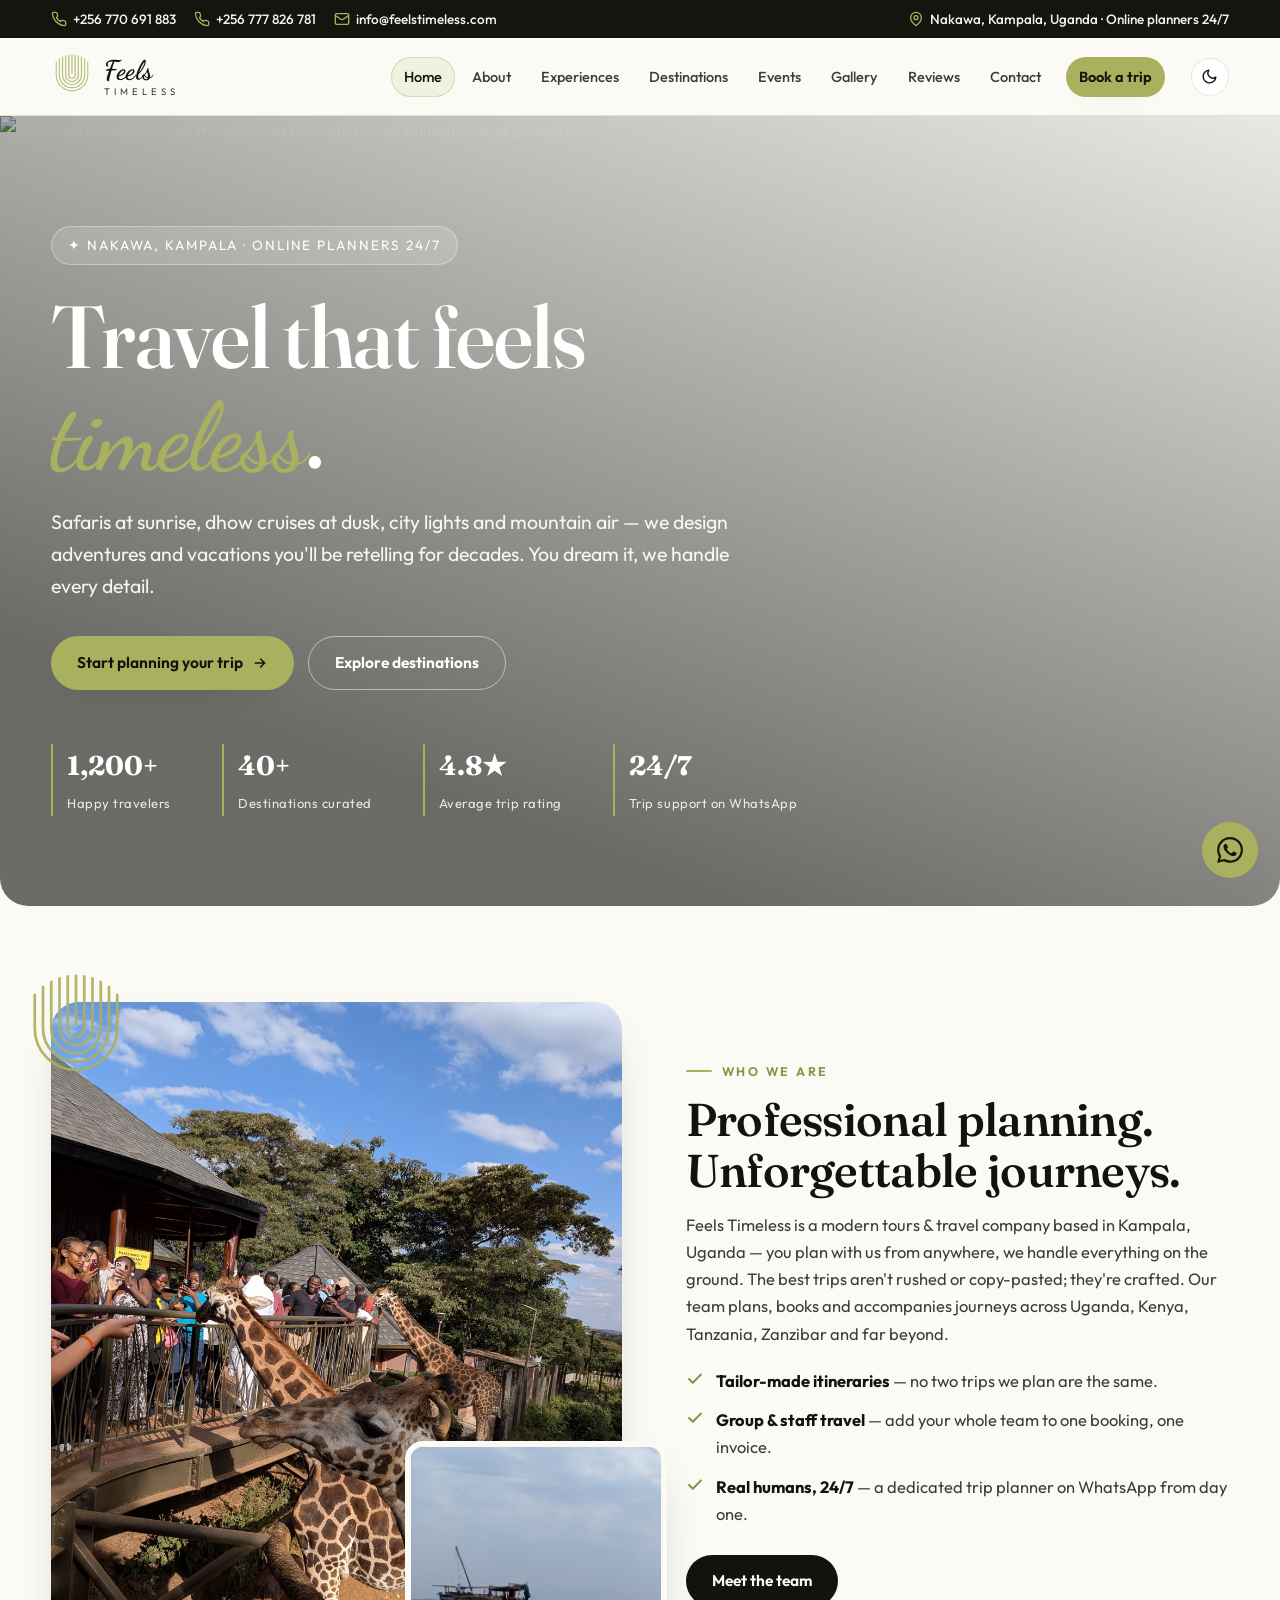
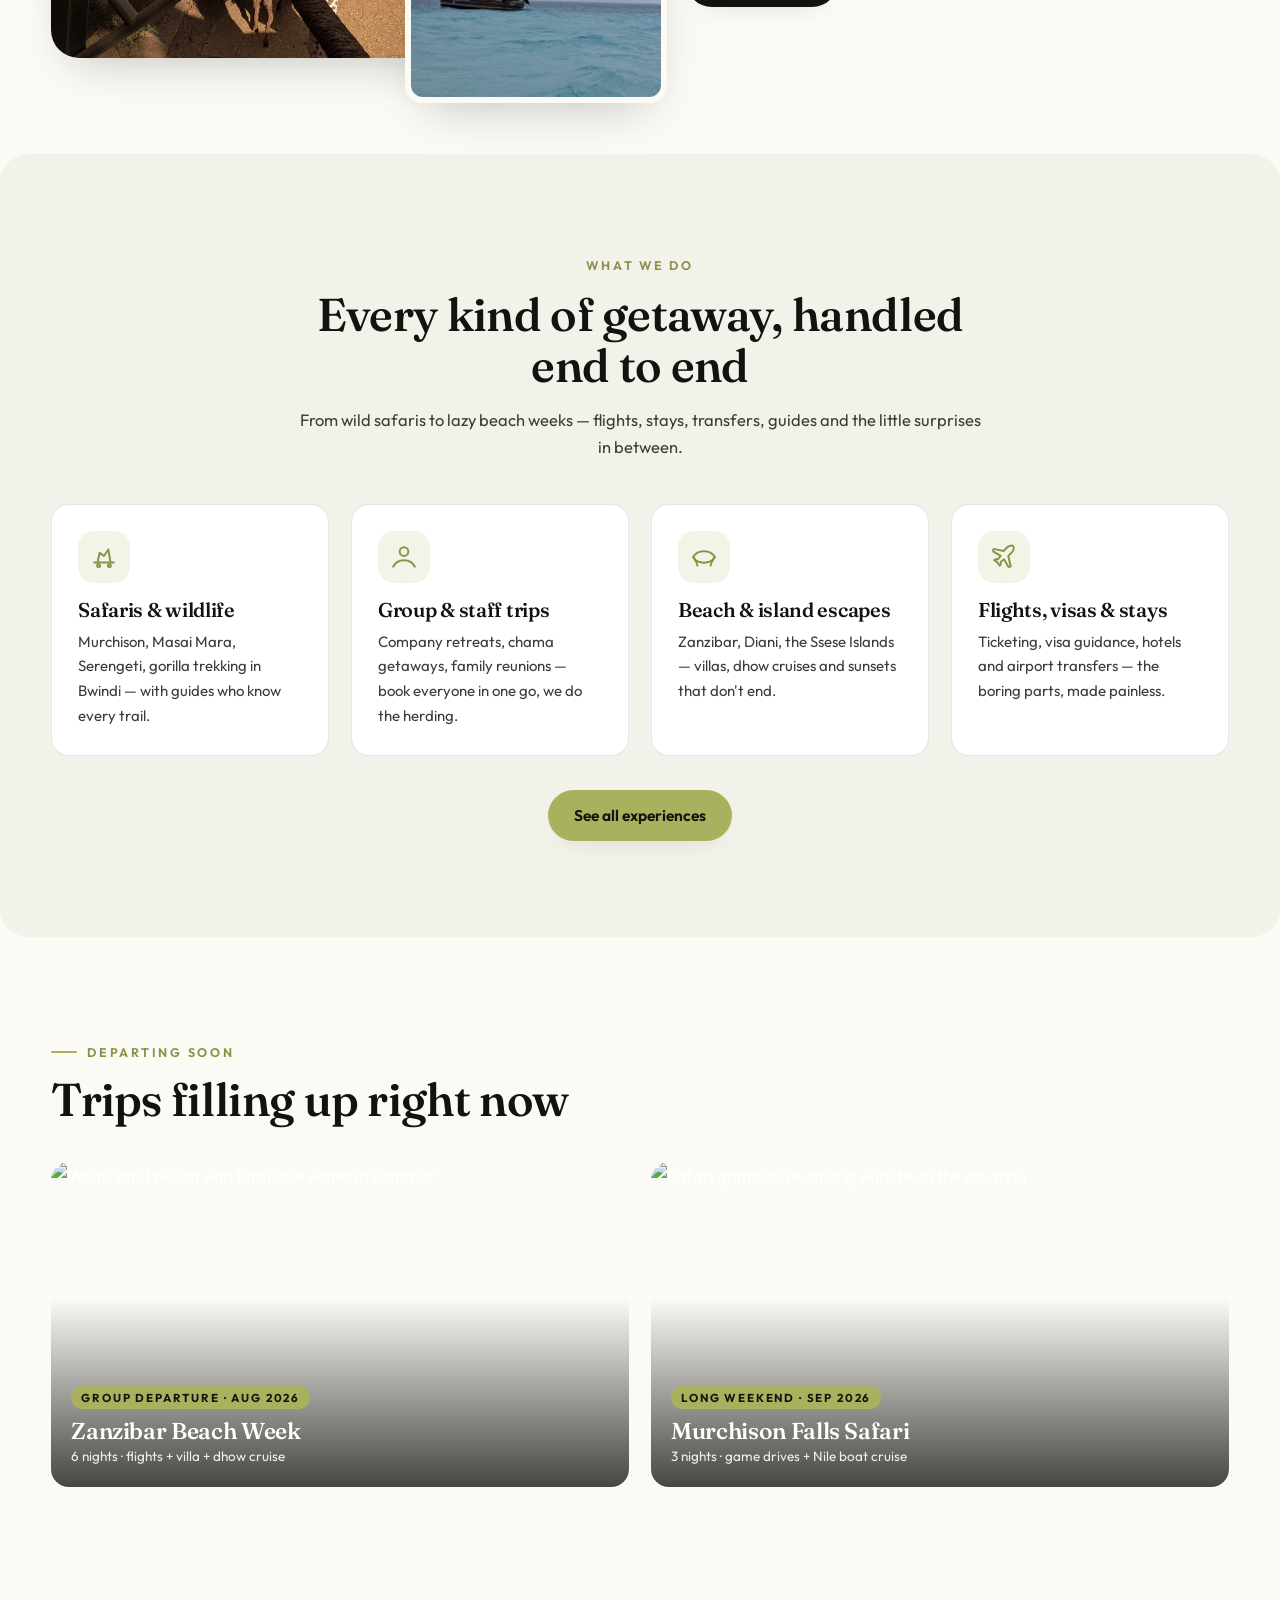
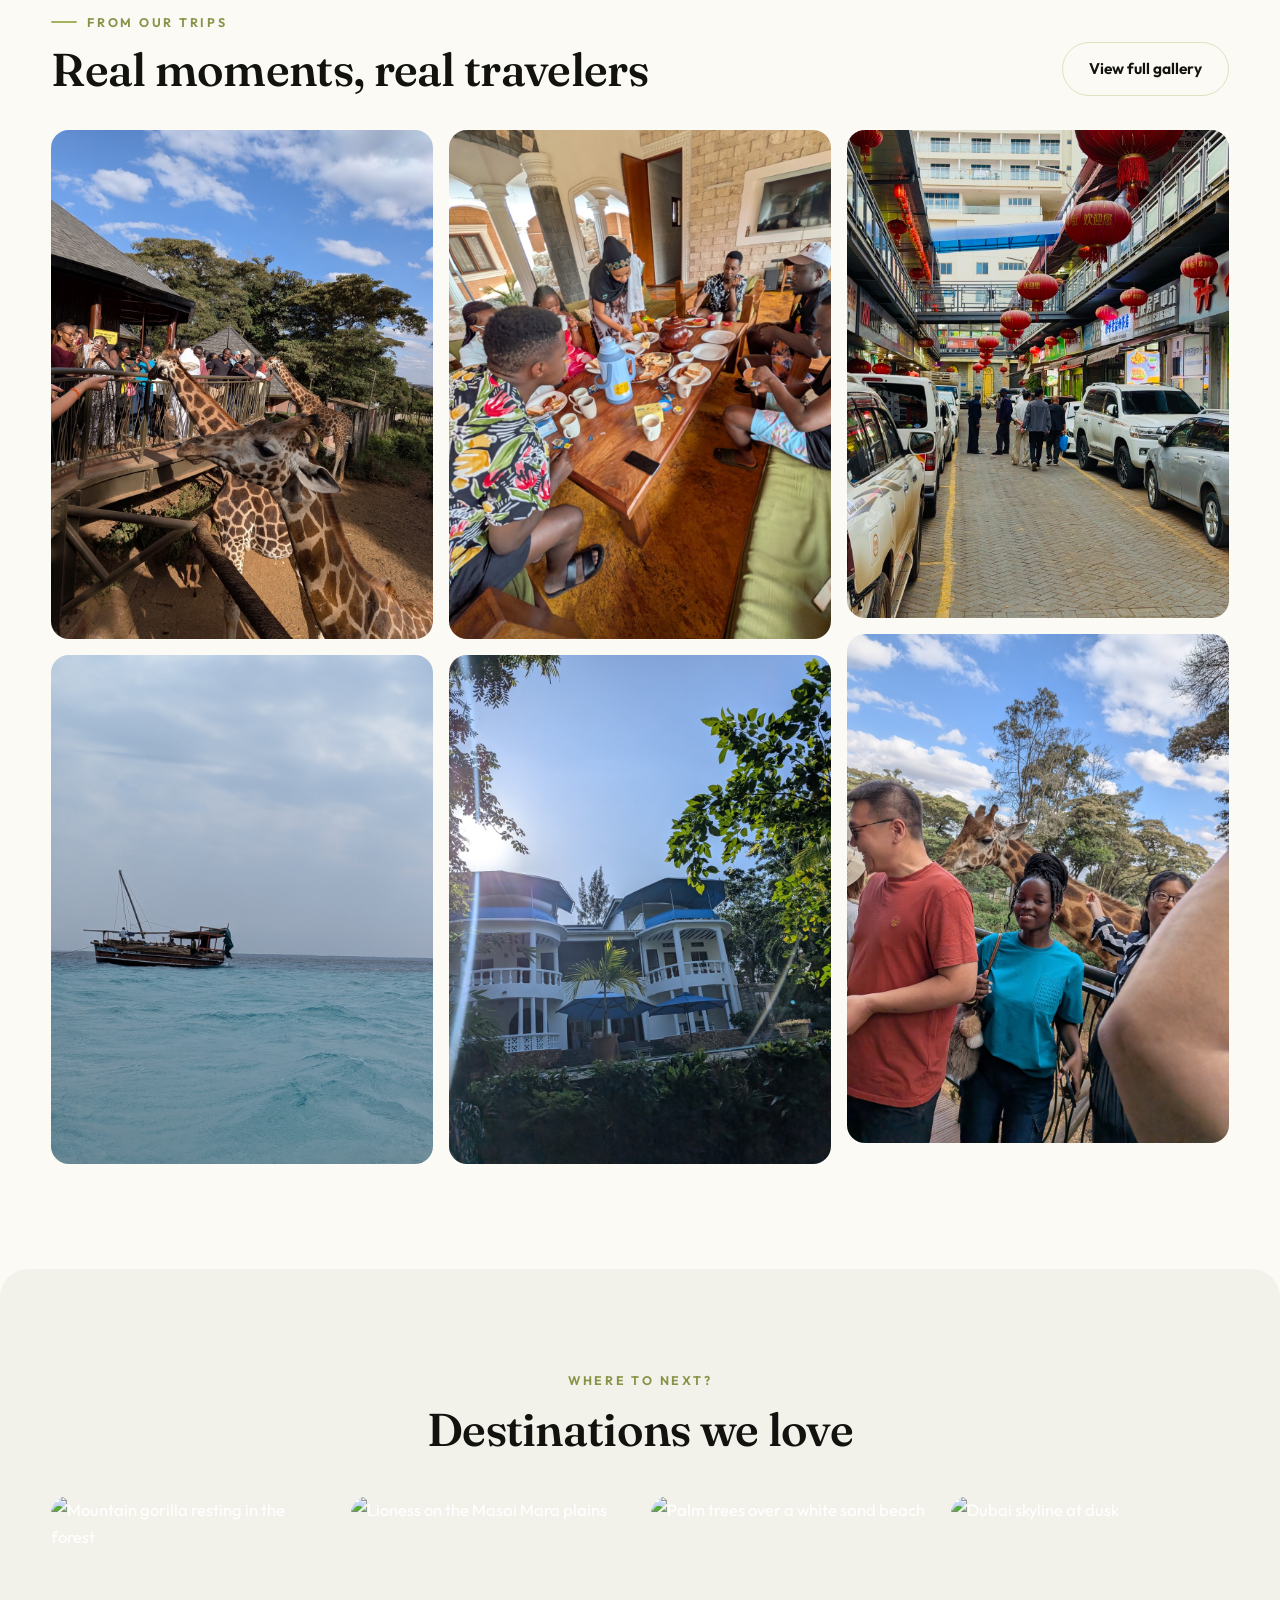
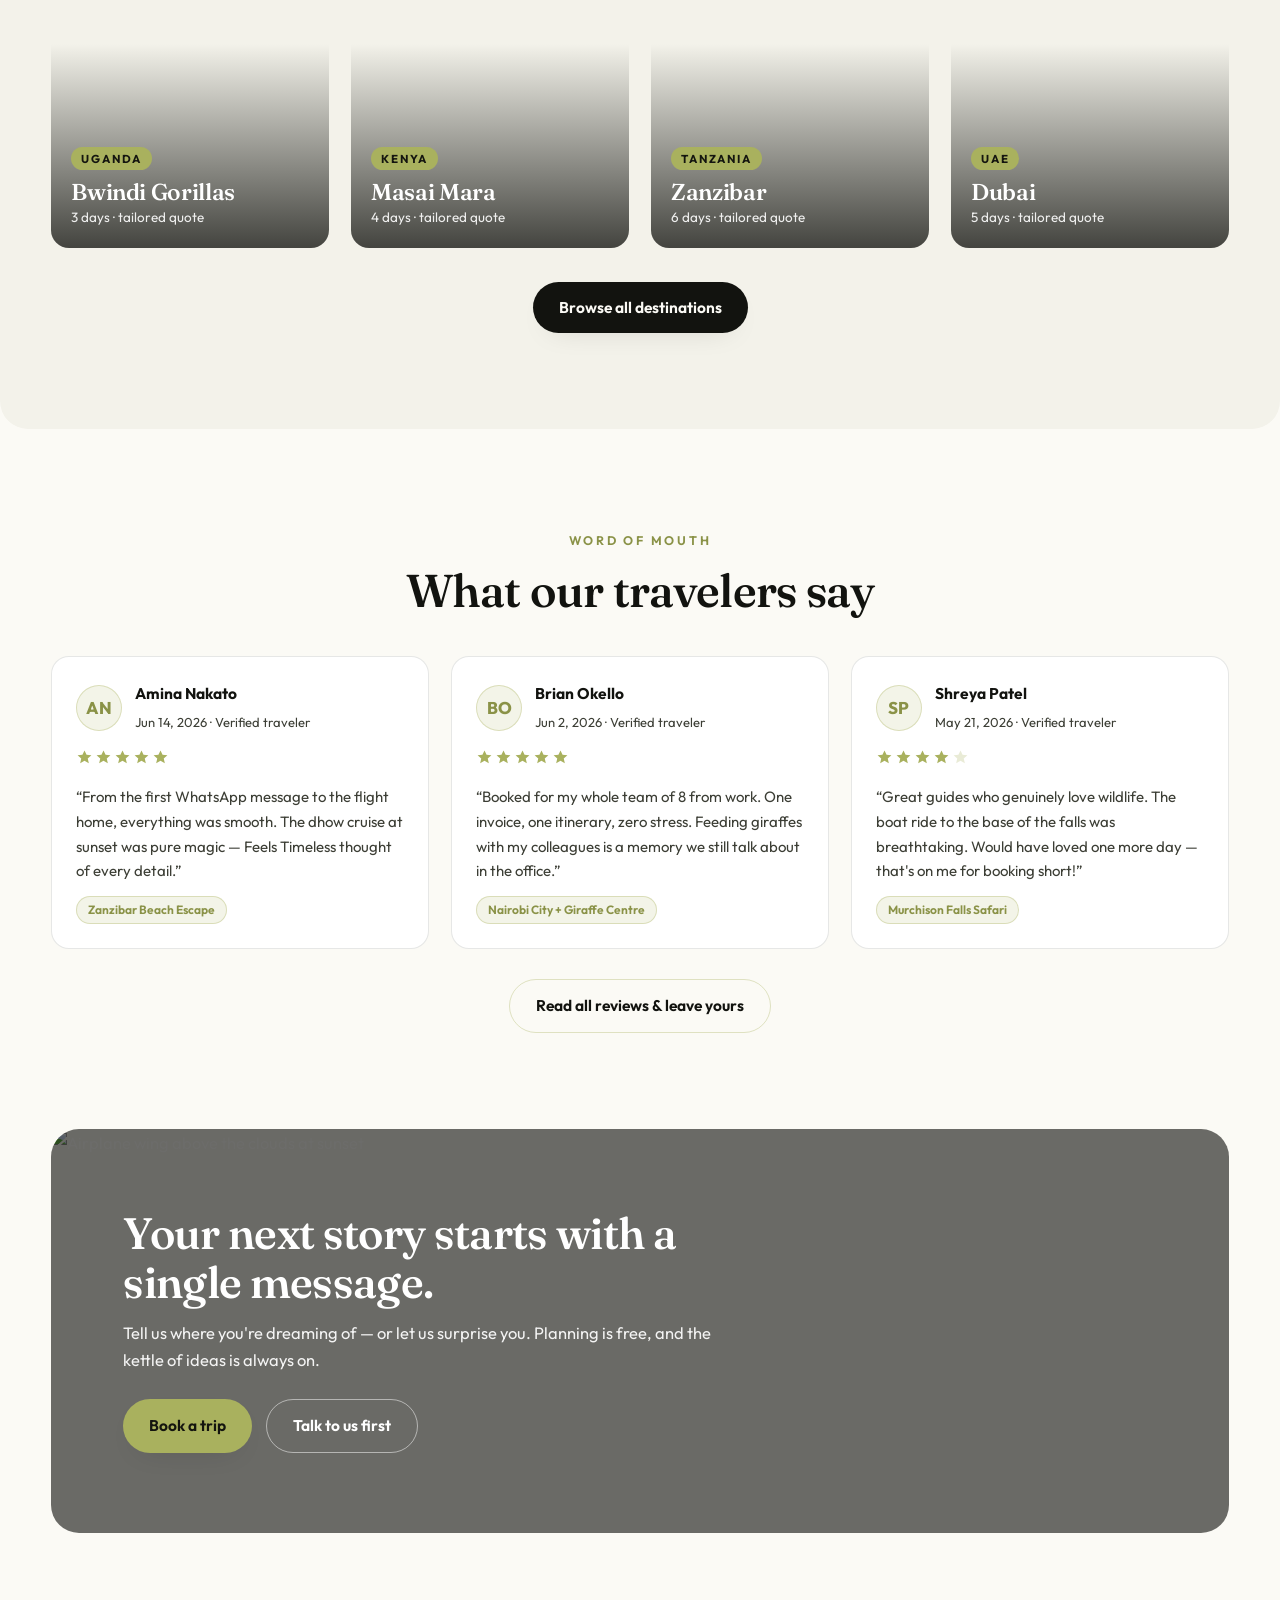
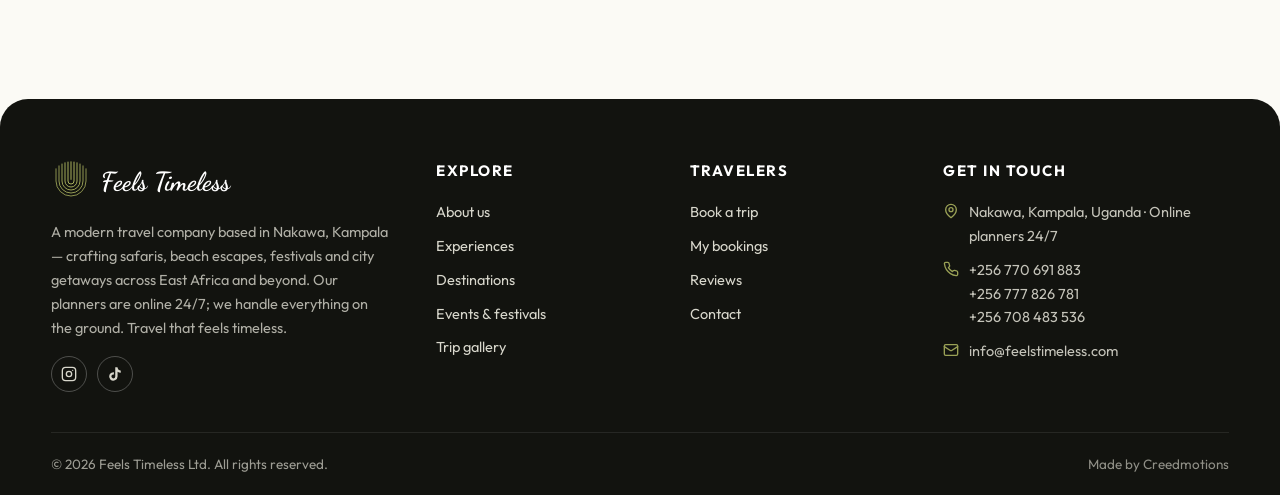
==== commit 4a568694: "Footer credit links to Creedmotions; professional home section heading" ====
--- a/index.html
+++ b/index.html
@@ -84,7 +84,7 @@
     </div>
     <div class="reveal">
       <span class="eyebrow">Who we are</span>
-      <h2 class="title">A young travel company with an old soul.</h2>
+      <h2 class="title">Professional planning. Unforgettable journeys.</h2>
       <p class="sub">Feels Timeless is a modern tours & travel company based in Kampala, Uganda — you plan with us from anywhere, we handle everything on the ground. The best trips aren't rushed or copy-pasted; they're crafted. Our team plans, books and accompanies journeys across Uganda, Kenya, Tanzania, Zanzibar and far beyond.</p>
       <ul class="checks">
         <li><svg width="18" height="18" viewBox="0 0 24 24" fill="none" stroke="currentColor" stroke-width="2.6" stroke-linecap="round" stroke-linejoin="round"><path d="M20 6 9 17l-5-5"/></svg><span><b>Tailor-made itineraries</b> — no two trips we plan are the same.</span></li>
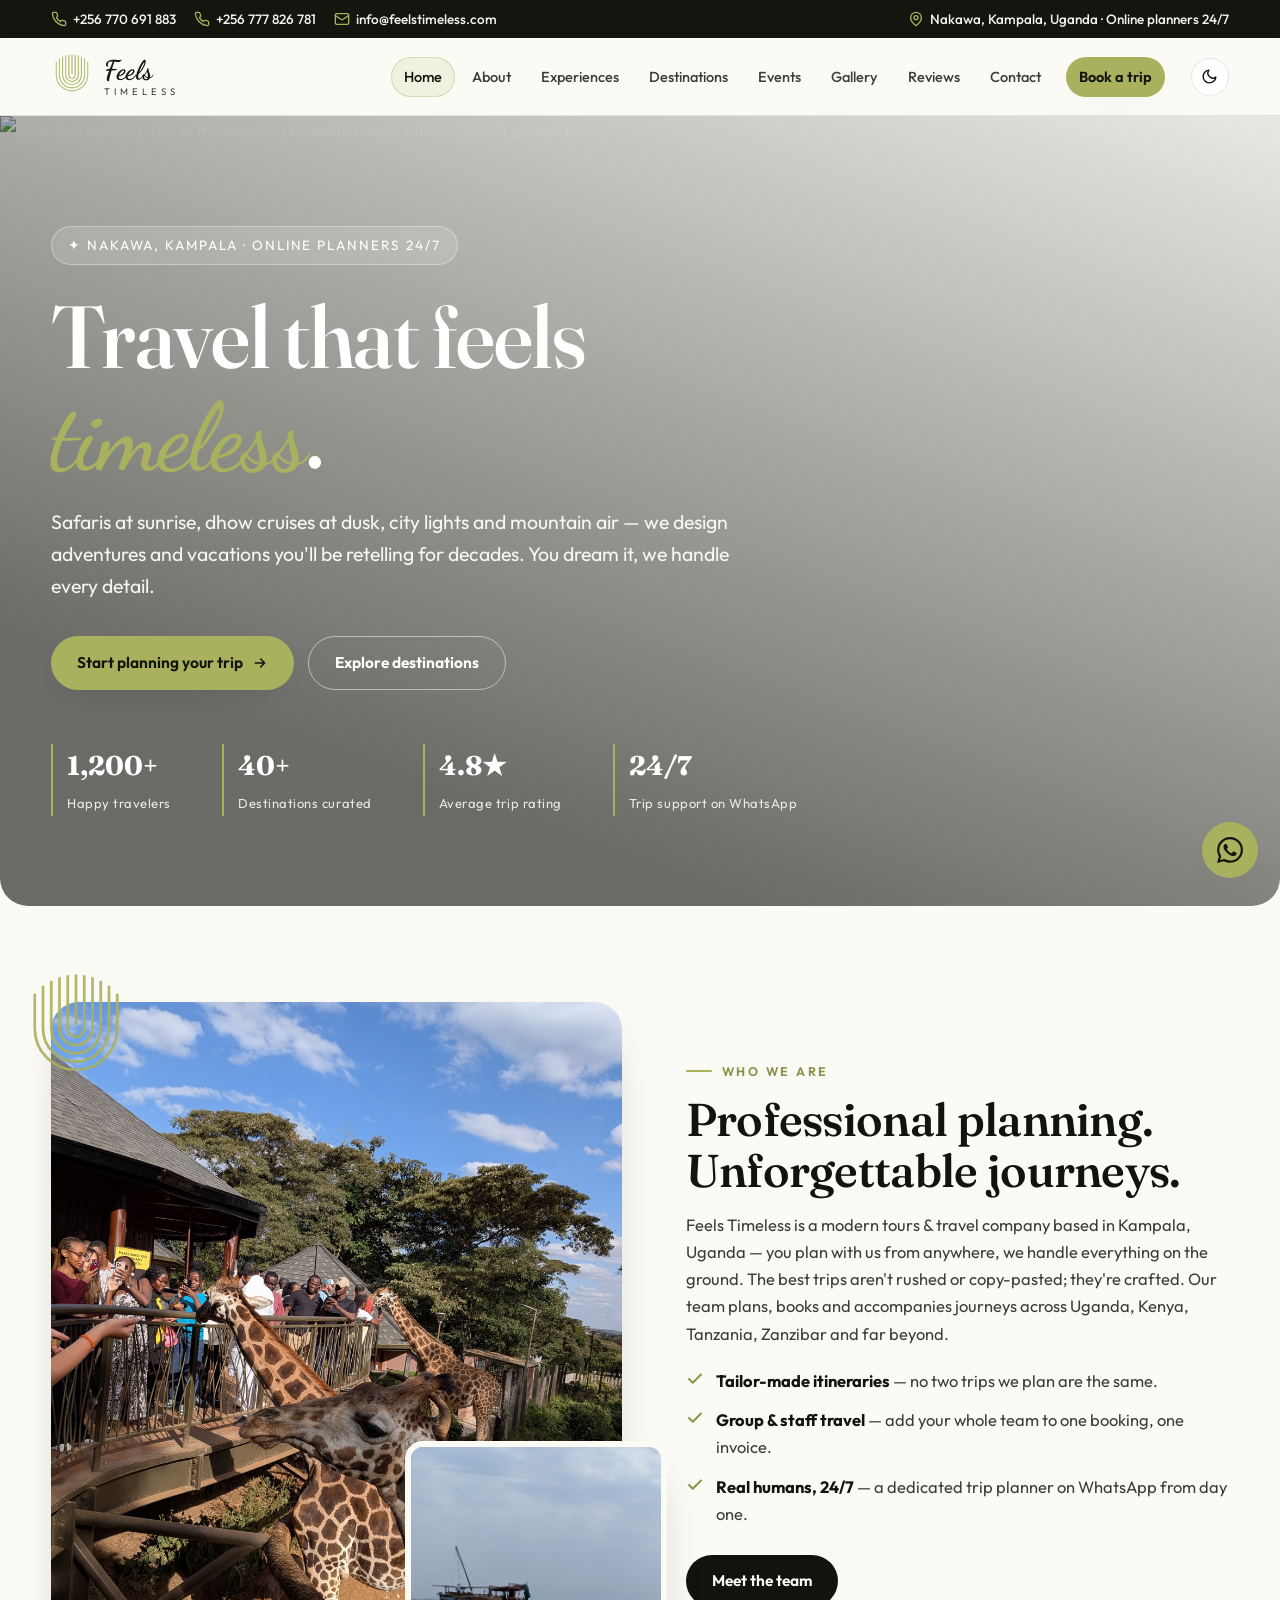
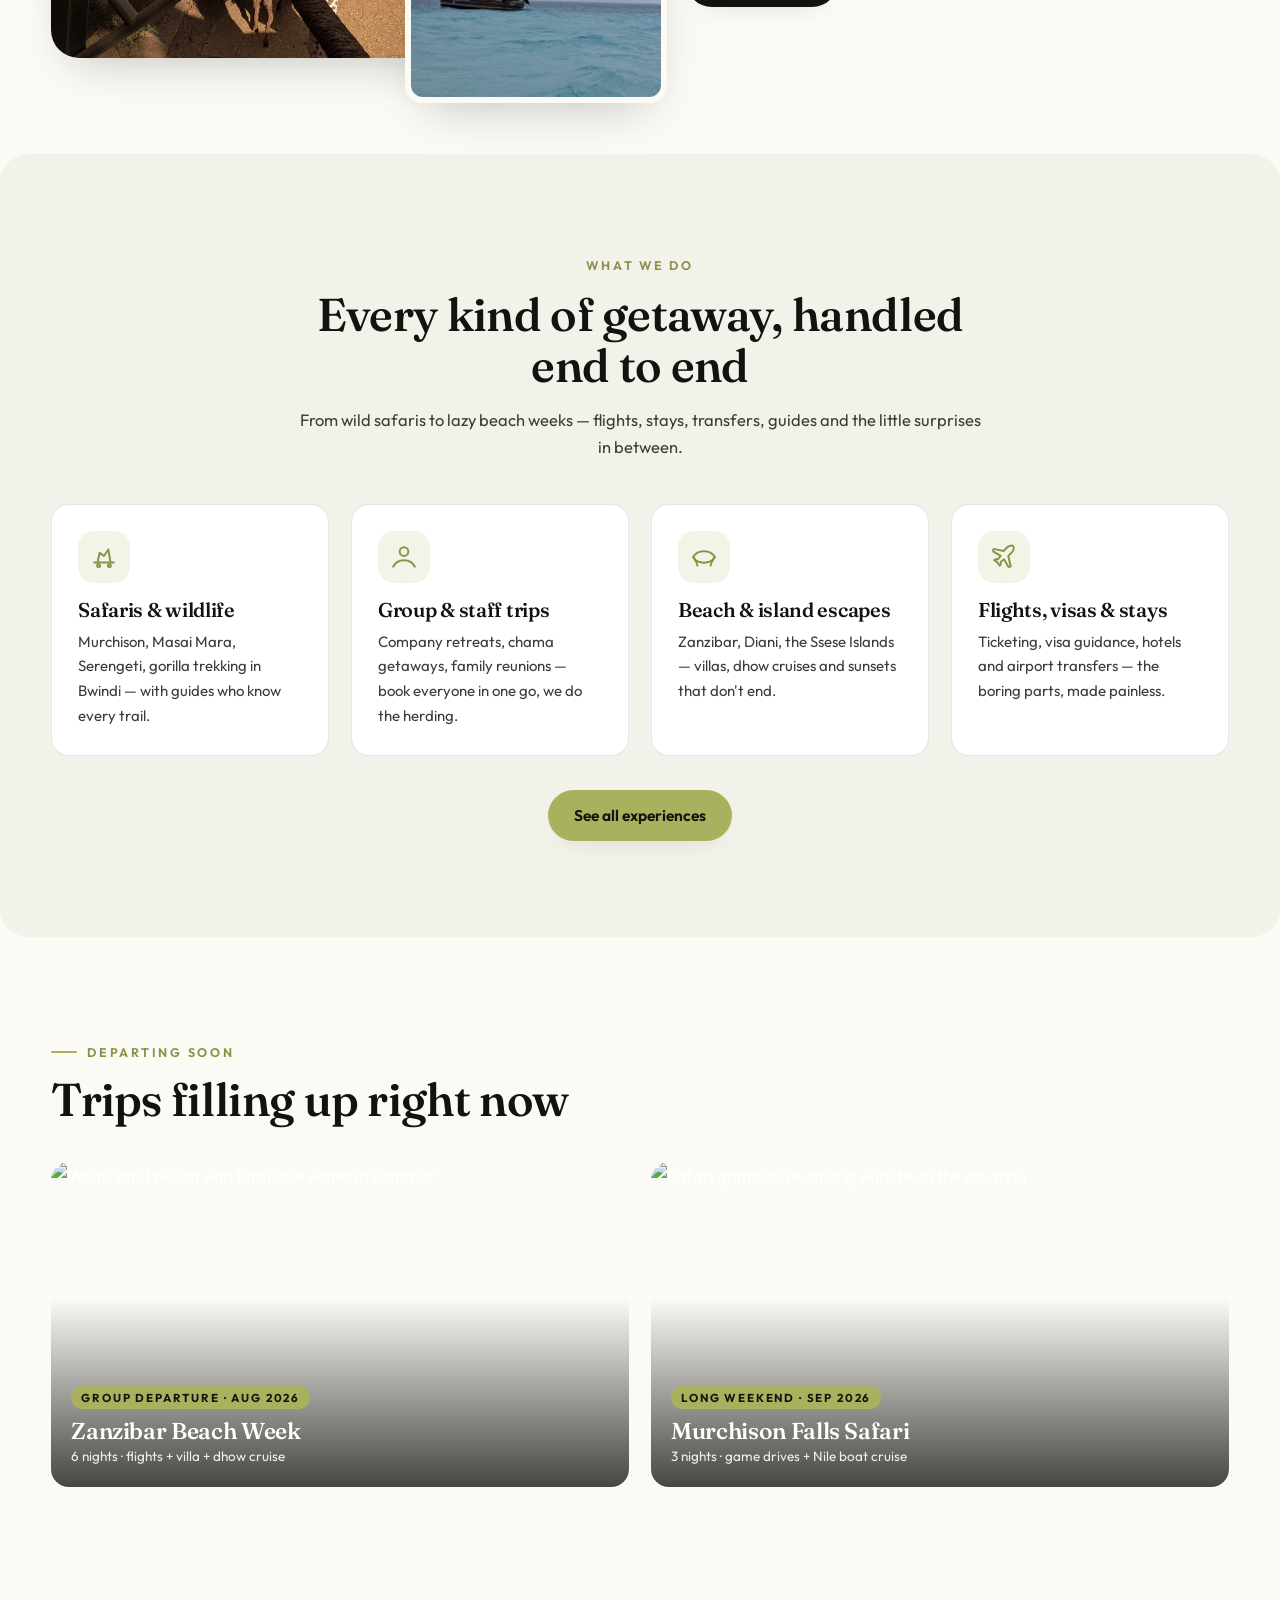
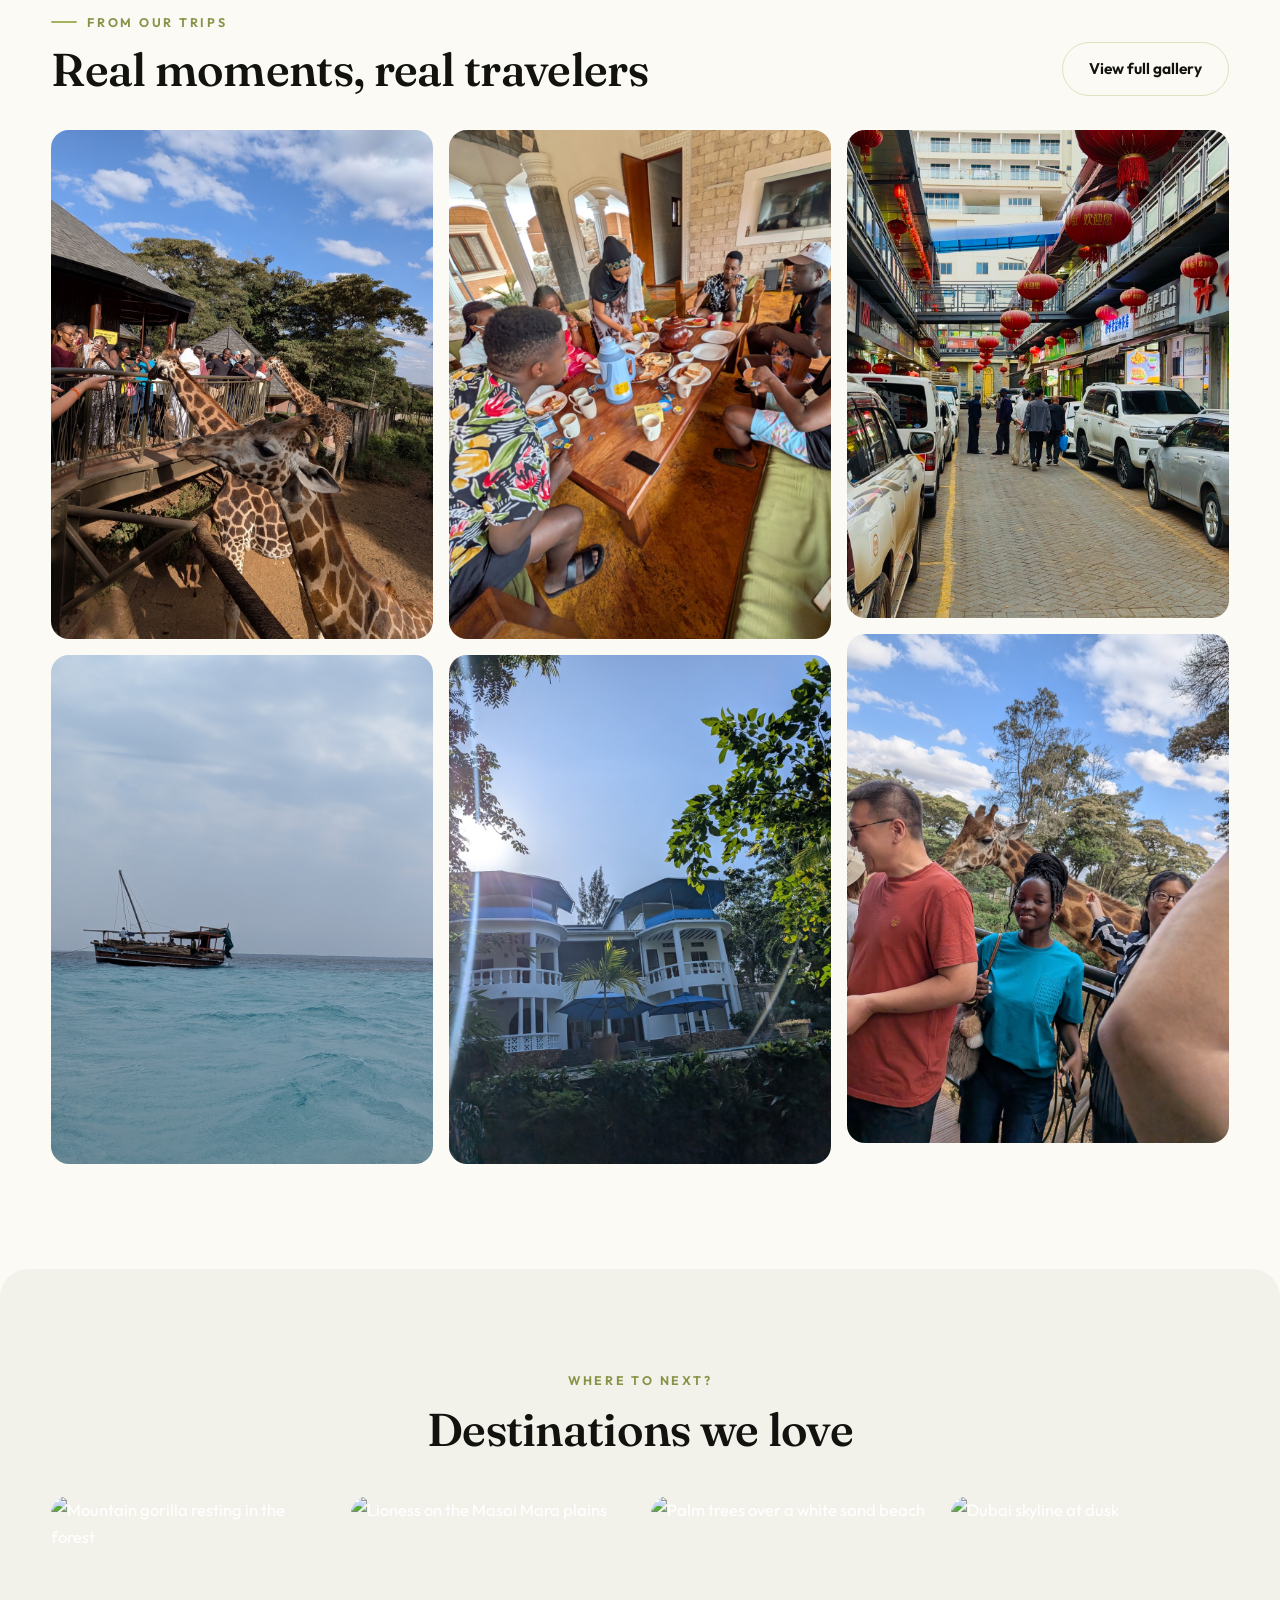
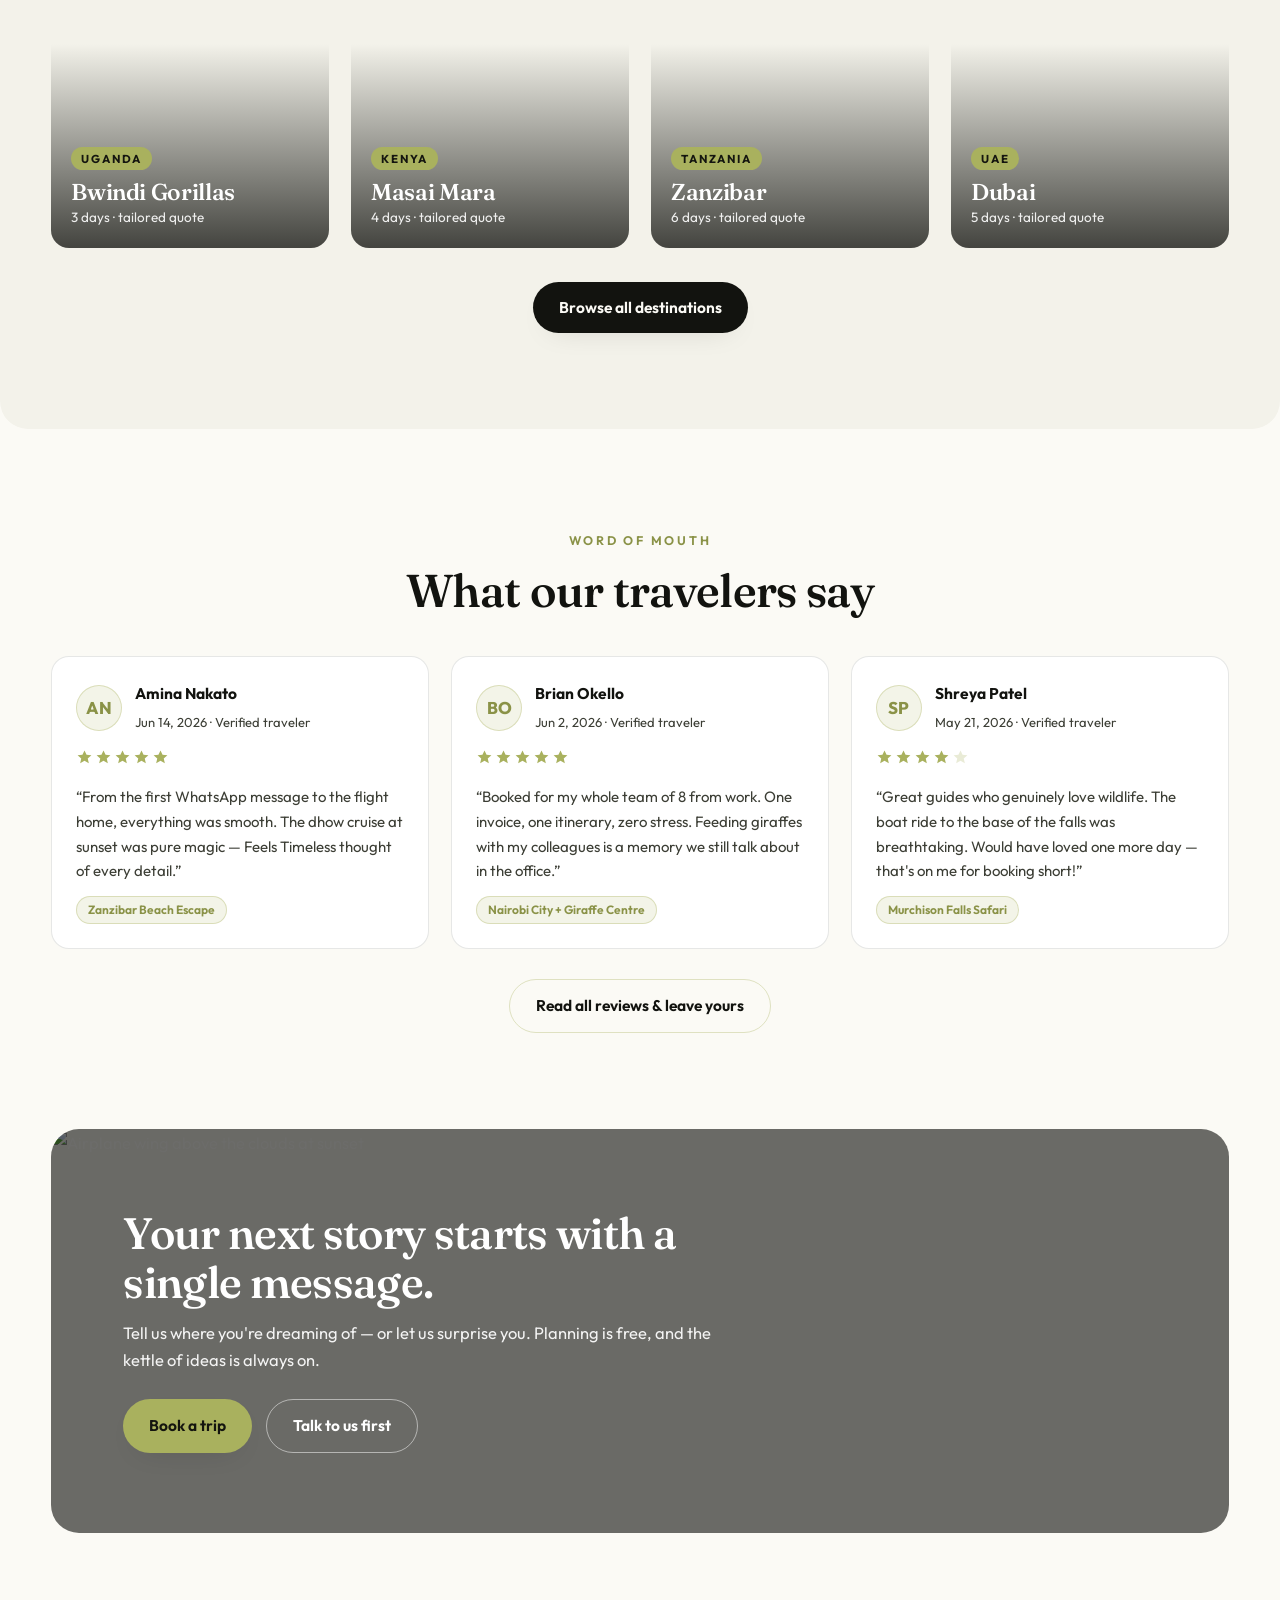
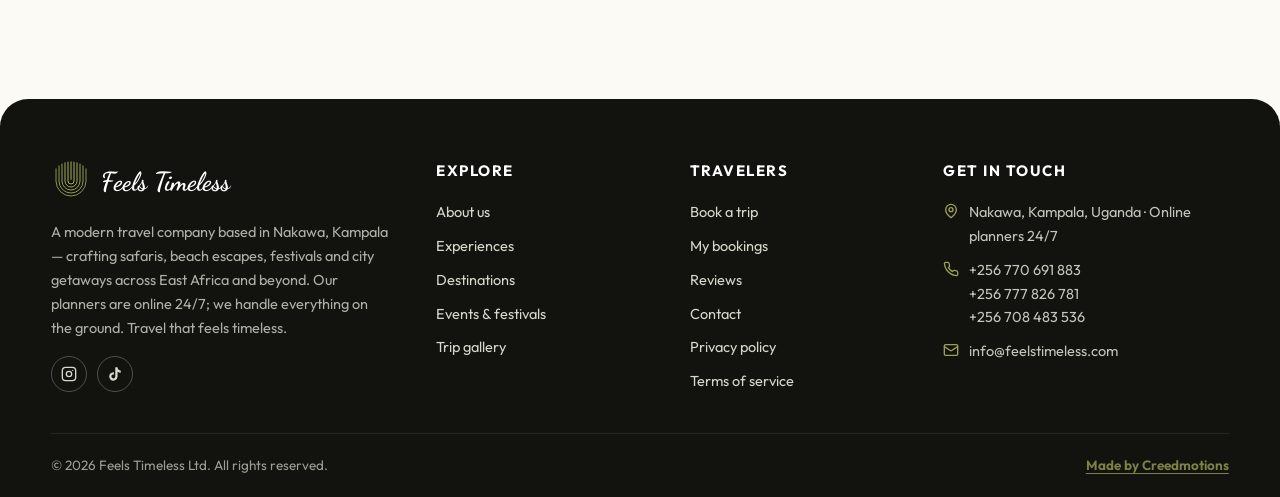
==== commit 3f110b2d: "Clean URLs sitewide: /services instead of /services.html vercel.json cleanUrls, all internal links, " ====
--- a/index.html
+++ b/index.html
@@ -47,7 +47,7 @@
 }
 </script>
 </head>
-<body data-page="index.html">
+<body data-page="index">
 <header class="site"></header>
 
 <!-- HERO -->
@@ -59,10 +59,10 @@
     <h1>Travel that feels <span class="script">timeless</span>.</h1>
     <p class="lead">Safaris at sunrise, dhow cruises at dusk, city lights and mountain air — we design adventures and vacations you'll be retelling for decades. You dream it, we handle every detail.</p>
     <div class="actions">
-      <a class="btn" href="booking.html">Start planning your trip
+      <a class="btn" href="booking">Start planning your trip
         <svg width="16" height="16" viewBox="0 0 24 24" fill="none" stroke="currentColor" stroke-width="2.4" stroke-linecap="round" stroke-linejoin="round"><path d="M5 12h14M13 6l6 6-6 6"/></svg>
       </a>
-      <a class="btn ghost" style="color:#fff;border-color:rgba(255,255,255,.5)" href="destinations.html">Explore destinations</a>
+      <a class="btn ghost" style="color:#fff;border-color:rgba(255,255,255,.5)" href="destinations">Explore destinations</a>
     </div>
     <div class="stats">
       <div><b>1,200+</b><span>Happy travelers</span></div>
@@ -91,7 +91,7 @@
         <li><svg width="18" height="18" viewBox="0 0 24 24" fill="none" stroke="currentColor" stroke-width="2.6" stroke-linecap="round" stroke-linejoin="round"><path d="M20 6 9 17l-5-5"/></svg><span><b>Group & staff travel</b> — add your whole team to one booking, one invoice.</span></li>
         <li><svg width="18" height="18" viewBox="0 0 24 24" fill="none" stroke="currentColor" stroke-width="2.6" stroke-linecap="round" stroke-linejoin="round"><path d="M20 6 9 17l-5-5"/></svg><span><b>Real humans, 24/7</b> — a dedicated trip planner on WhatsApp from day one.</span></li>
       </ul>
-      <div style="margin-top:28px"><a class="btn dark" href="about.html">Meet the team</a></div>
+      <div style="margin-top:28px"><a class="btn dark" href="about">Meet the team</a></div>
     </div>
   </div>
 </section>
@@ -126,7 +126,7 @@
         <p>Ticketing, visa guidance, hotels and airport transfers — the boring parts, made painless.</p>
       </div>
     </div>
-    <div class="center" style="margin-top:34px"><a class="btn" href="services.html">See all experiences</a></div>
+    <div class="center" style="margin-top:34px"><a class="btn" href="services">See all experiences</a></div>
   </div>
 </section>
 
@@ -138,7 +138,7 @@
       <h2 class="title">Trips filling up right now</h2>
     </div>
     <div class="grid c2" style="margin-top:36px">
-      <a class="dest reveal" style="aspect-ratio:16/9" href="booking.html?trip=Zanzibar%20Beach%20Escape">
+      <a class="dest reveal" style="aspect-ratio:16/9" href="booking?trip=Zanzibar%20Beach%20Escape">
         <img src="https://images.unsplash.com/photo-1505881502353-a1986add3762?auto=format&fit=crop&w=1400&q=80" alt="White sand beach with turquoise water in Zanzibar">
         <div class="meta">
           <span class="tag">Group departure · Aug 2026</span>
@@ -146,7 +146,7 @@
           <p>6 nights · flights + villa + dhow cruise</p>
         </div>
       </a>
-      <a class="dest reveal" style="aspect-ratio:16/9" href="booking.html?trip=Murchison%20Falls%20Safari">
+      <a class="dest reveal" style="aspect-ratio:16/9" href="booking?trip=Murchison%20Falls%20Safari">
         <img src="https://images.unsplash.com/photo-1516426122078-c23e76319801?auto=format&fit=crop&w=1400&q=80" alt="Safari game drive among wildlife on the savanna">
         <div class="meta">
           <span class="tag">Long weekend · Sep 2026</span>
@@ -166,7 +166,7 @@
         <span class="eyebrow">From our trips</span>
         <h2 class="title" style="margin-bottom:0">Real moments, real travelers</h2>
       </div>
-      <a class="btn ghost" href="gallery.html">View full gallery</a>
+      <a class="btn ghost" href="gallery">View full gallery</a>
     </div>
     <div class="gal reveal" style="margin-top:34px">
       <figure><img src="assets/gallery/trip-07.jpg" alt="Feeding giraffes at the Giraffe Centre" loading="lazy"><figcaption>Giraffe Centre, Nairobi</figcaption></figure>
@@ -187,24 +187,24 @@
       <h2 class="title">Destinations we love</h2>
     </div>
     <div class="grid c4" style="margin-top:40px">
-      <a class="dest reveal" href="booking.html?trip=Gorilla%20Trekking%20%E2%80%94%20Bwindi">
+      <a class="dest reveal" href="booking?trip=Gorilla%20Trekking%20%E2%80%94%20Bwindi">
         <img src="https://images.unsplash.com/photo-1521651201144-634f700b36ef?auto=format&fit=crop&w=900&q=80" alt="Mountain gorilla resting in the forest">
         <div class="meta"><span class="tag">Uganda</span><h3>Bwindi Gorillas</h3><p>3 days · tailored quote</p></div>
       </a>
-      <a class="dest reveal" href="booking.html?trip=Masai%20Mara%20Safari">
+      <a class="dest reveal" href="booking?trip=Masai%20Mara%20Safari">
         <img src="https://images.unsplash.com/photo-1546182990-dffeafbe841d?auto=format&fit=crop&w=900&q=80" alt="Lioness on the Masai Mara plains">
         <div class="meta"><span class="tag">Kenya</span><h3>Masai Mara</h3><p>4 days · tailored quote</p></div>
       </a>
-      <a class="dest reveal" href="booking.html?trip=Zanzibar%20Beach%20Escape">
+      <a class="dest reveal" href="booking?trip=Zanzibar%20Beach%20Escape">
         <img src="https://images.unsplash.com/photo-1507525428034-b723cf961d3e?auto=format&fit=crop&w=900&q=80" alt="Palm trees over a white sand beach">
         <div class="meta"><span class="tag">Tanzania</span><h3>Zanzibar</h3><p>6 days · tailored quote</p></div>
       </a>
-      <a class="dest reveal" href="booking.html?trip=Dubai%20City%20Break">
+      <a class="dest reveal" href="booking?trip=Dubai%20City%20Break">
         <img src="https://images.unsplash.com/photo-1518684079-3c830dcef090?auto=format&fit=crop&w=900&q=80" alt="Dubai skyline at dusk">
         <div class="meta"><span class="tag">UAE</span><h3>Dubai</h3><p>5 days · tailored quote</p></div>
       </a>
     </div>
-    <div class="center" style="margin-top:34px"><a class="btn dark" href="destinations.html">Browse all destinations</a></div>
+    <div class="center" style="margin-top:34px"><a class="btn dark" href="destinations">Browse all destinations</a></div>
   </div>
 </section>
 
@@ -216,7 +216,7 @@
       <h2 class="title">What our travelers say</h2>
     </div>
     <div class="grid c3" id="homeReviews" style="margin-top:40px"></div>
-    <div class="center" style="margin-top:30px"><a class="btn ghost" href="reviews.html">Read all reviews & leave yours</a></div>
+    <div class="center" style="margin-top:30px"><a class="btn ghost" href="reviews">Read all reviews & leave yours</a></div>
   </div>
 </section>
 
@@ -228,8 +228,8 @@
       <h2>Your next story starts with a single message.</h2>
       <p>Tell us where you're dreaming of — or let us surprise you. Planning is free, and the kettle of ideas is always on.</p>
       <div style="display:flex;gap:14px;flex-wrap:wrap">
-        <a class="btn" href="booking.html">Book a trip</a>
-        <a class="btn ghost" style="color:#fff;border-color:rgba(255,255,255,.5)" href="contact.html">Talk to us first</a>
+        <a class="btn" href="booking">Book a trip</a>
+        <a class="btn ghost" style="color:#fff;border-color:rgba(255,255,255,.5)" href="contact">Talk to us first</a>
       </div>
     </div>
   </div>
@@ -240,6 +240,6 @@
 <script src="https://www.gstatic.com/firebasejs/10.12.2/firebase-app-compat.js"></script>
 <script src="https://www.gstatic.com/firebasejs/10.12.2/firebase-firestore-compat.js"></script>
 <script src="assets/js/firebase-config.js"></script>
-<script src="assets/js/app.js?v=3"></script>
+<script src="assets/js/app.js?v=4"></script>
 </body>
 </html>
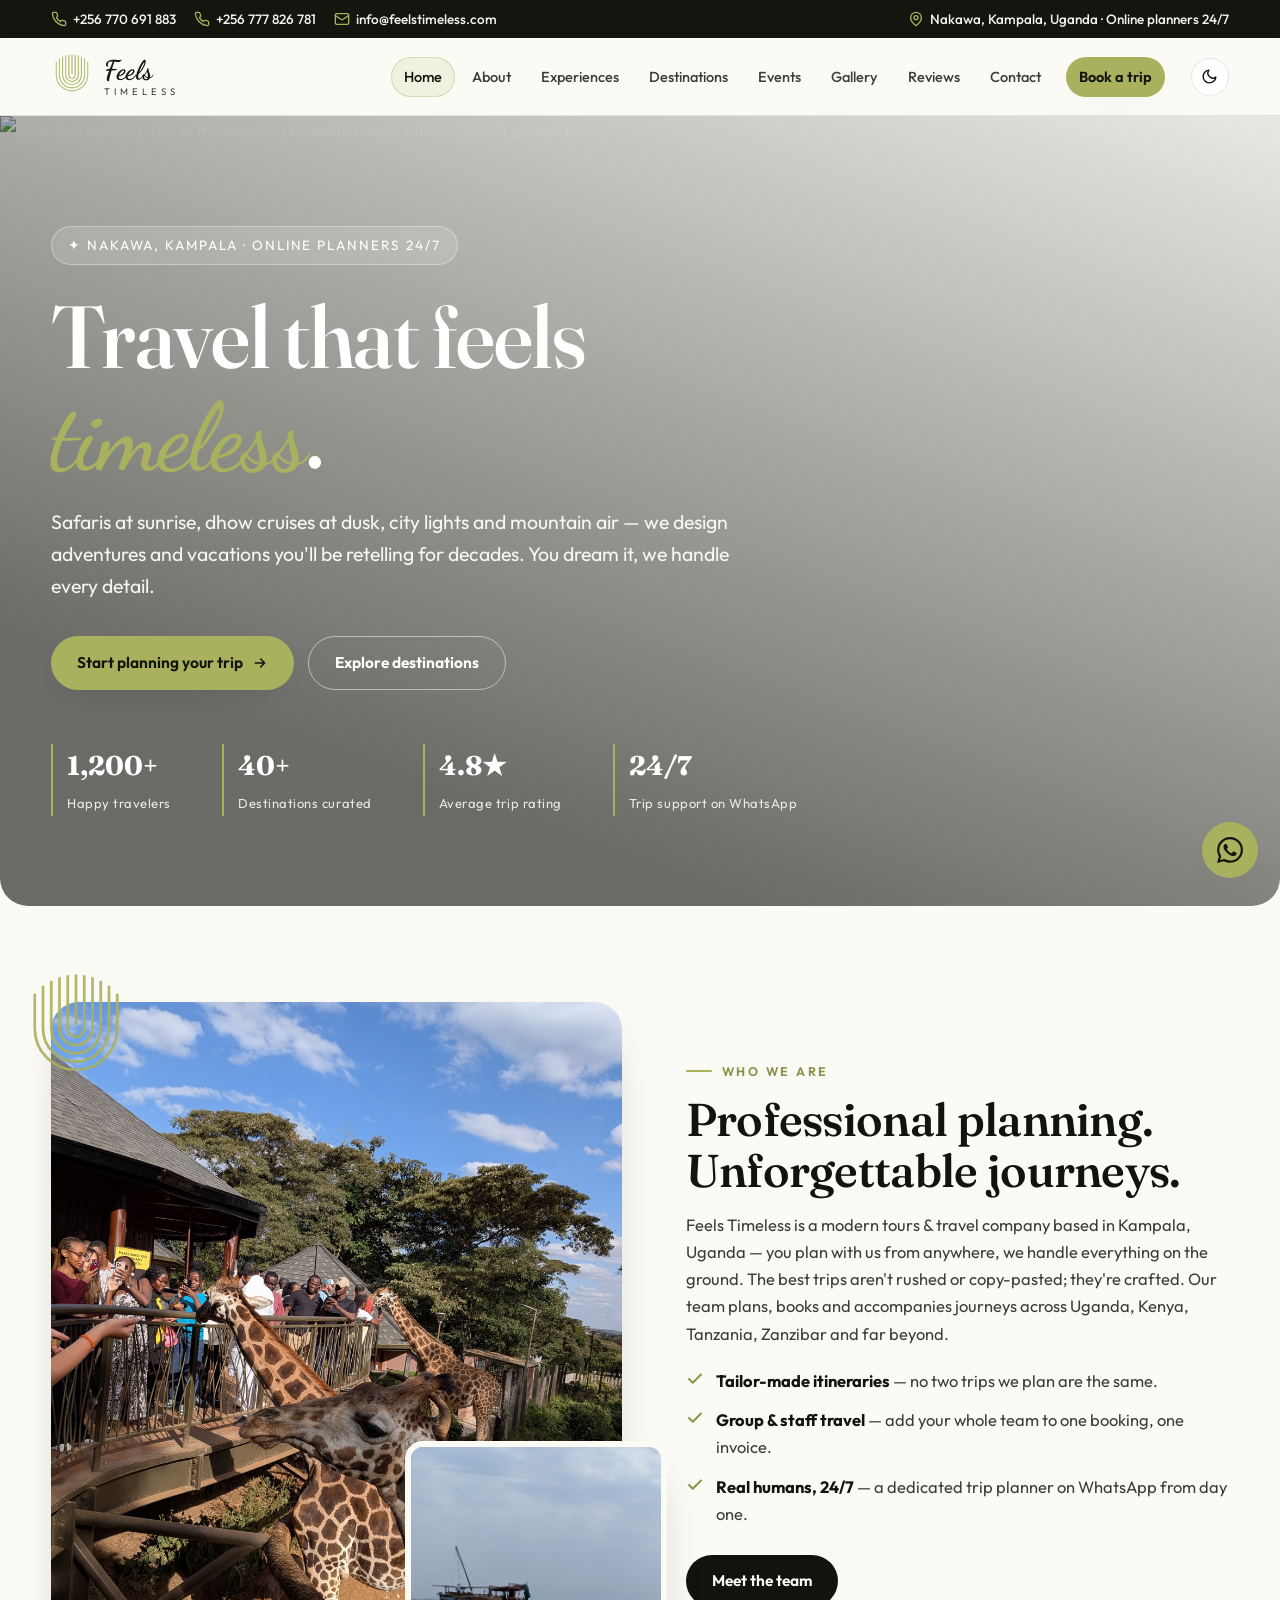
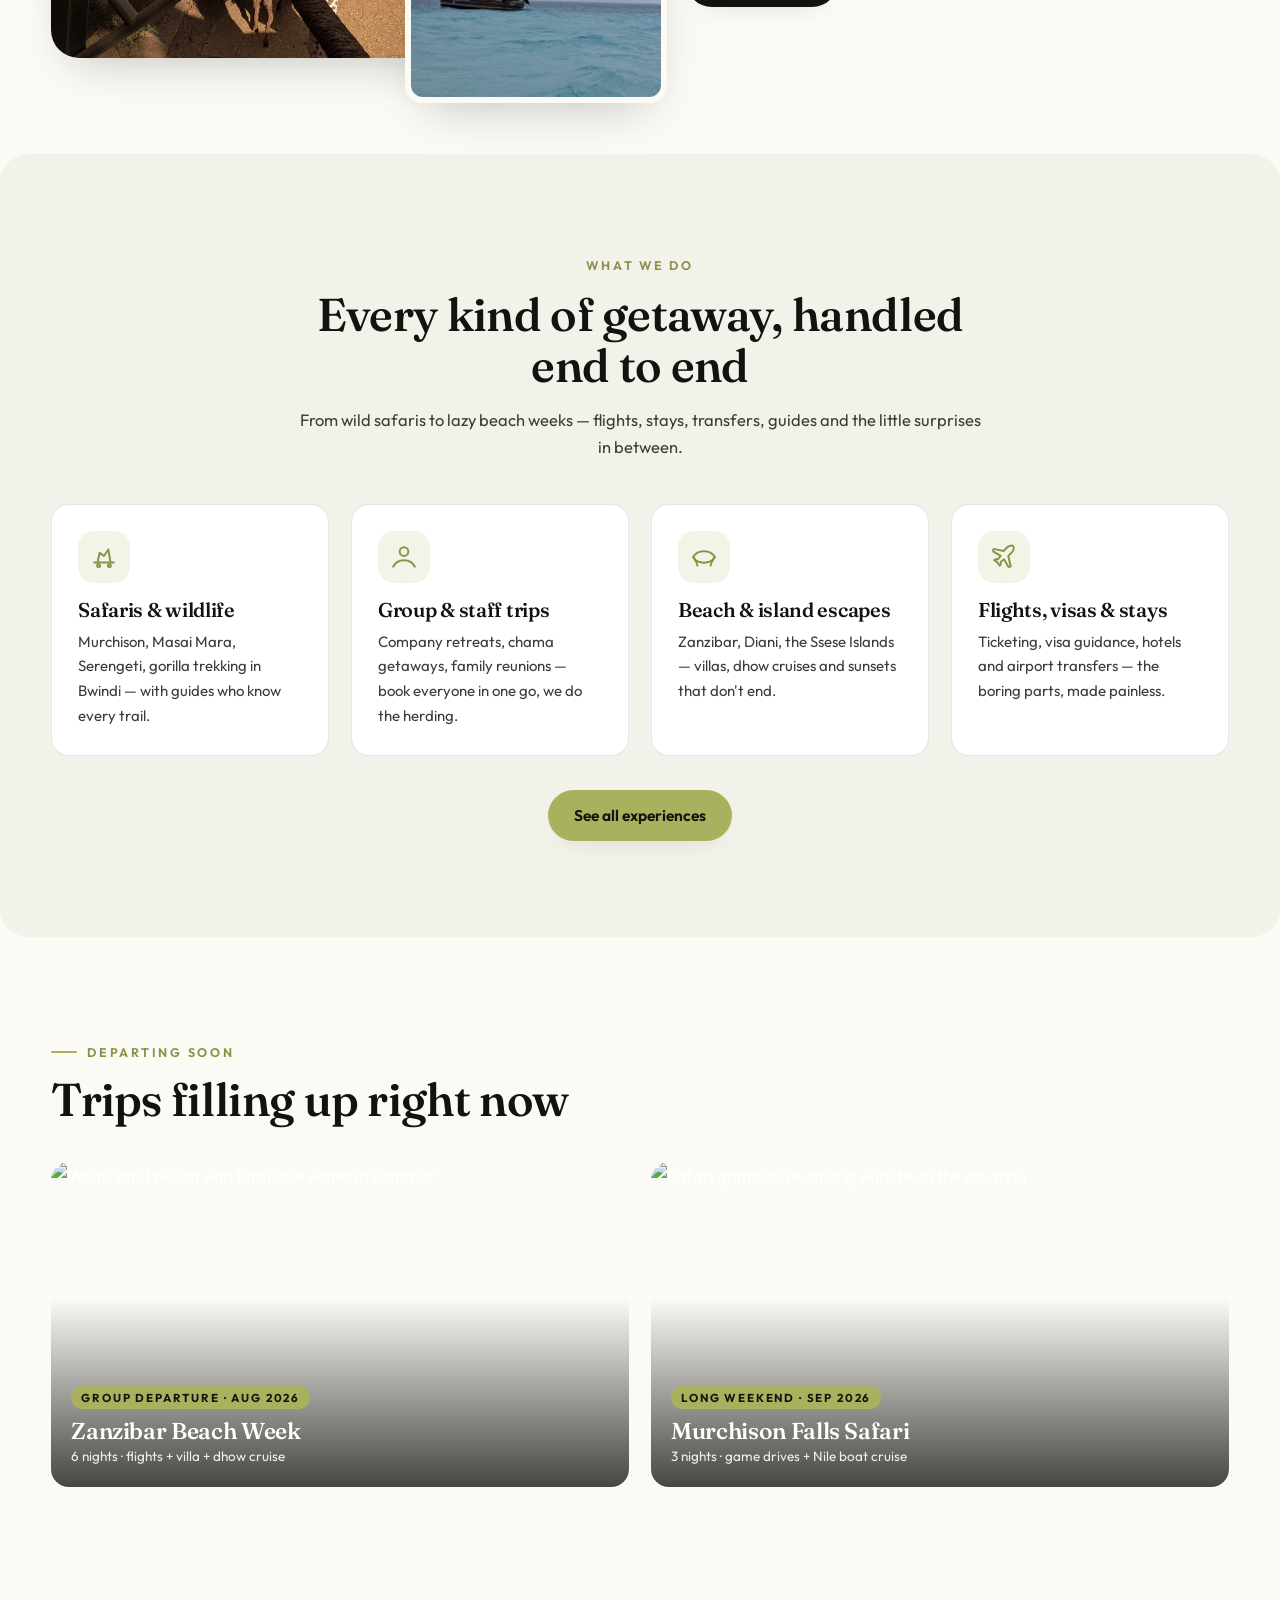
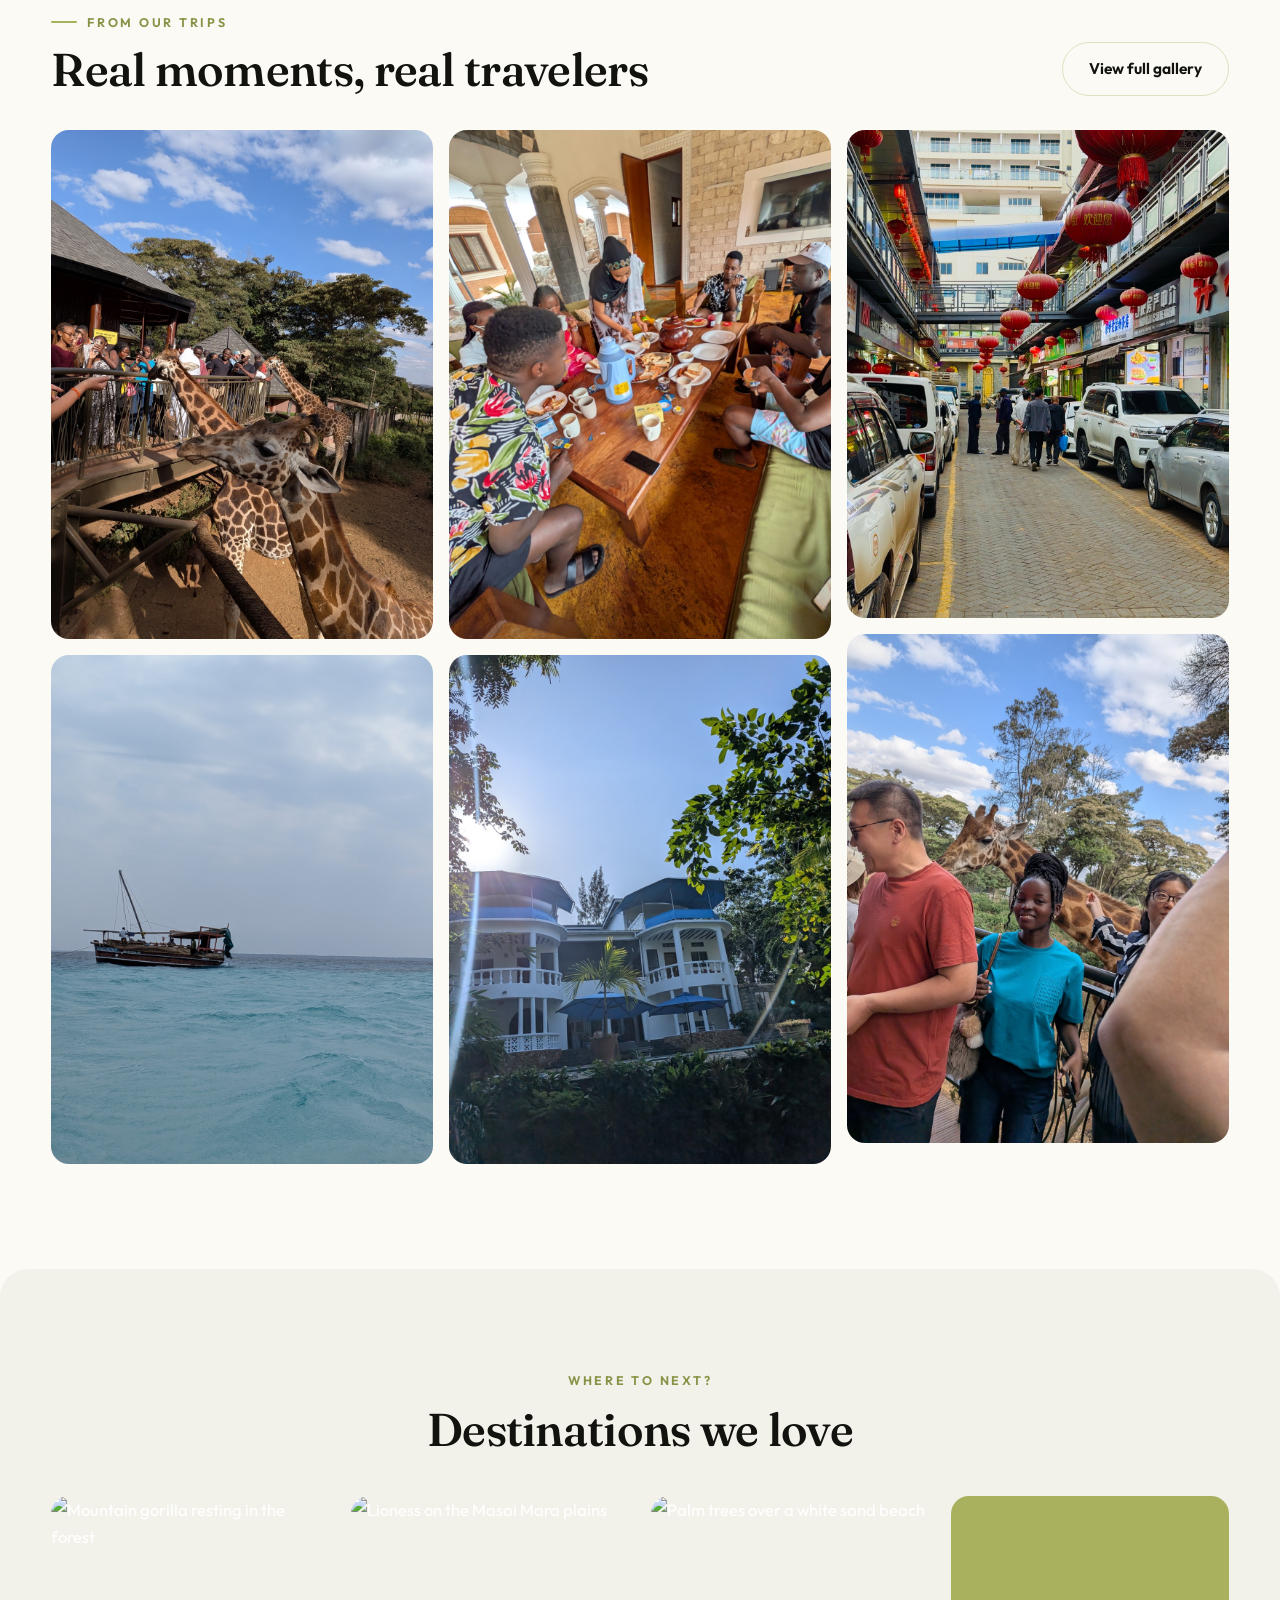
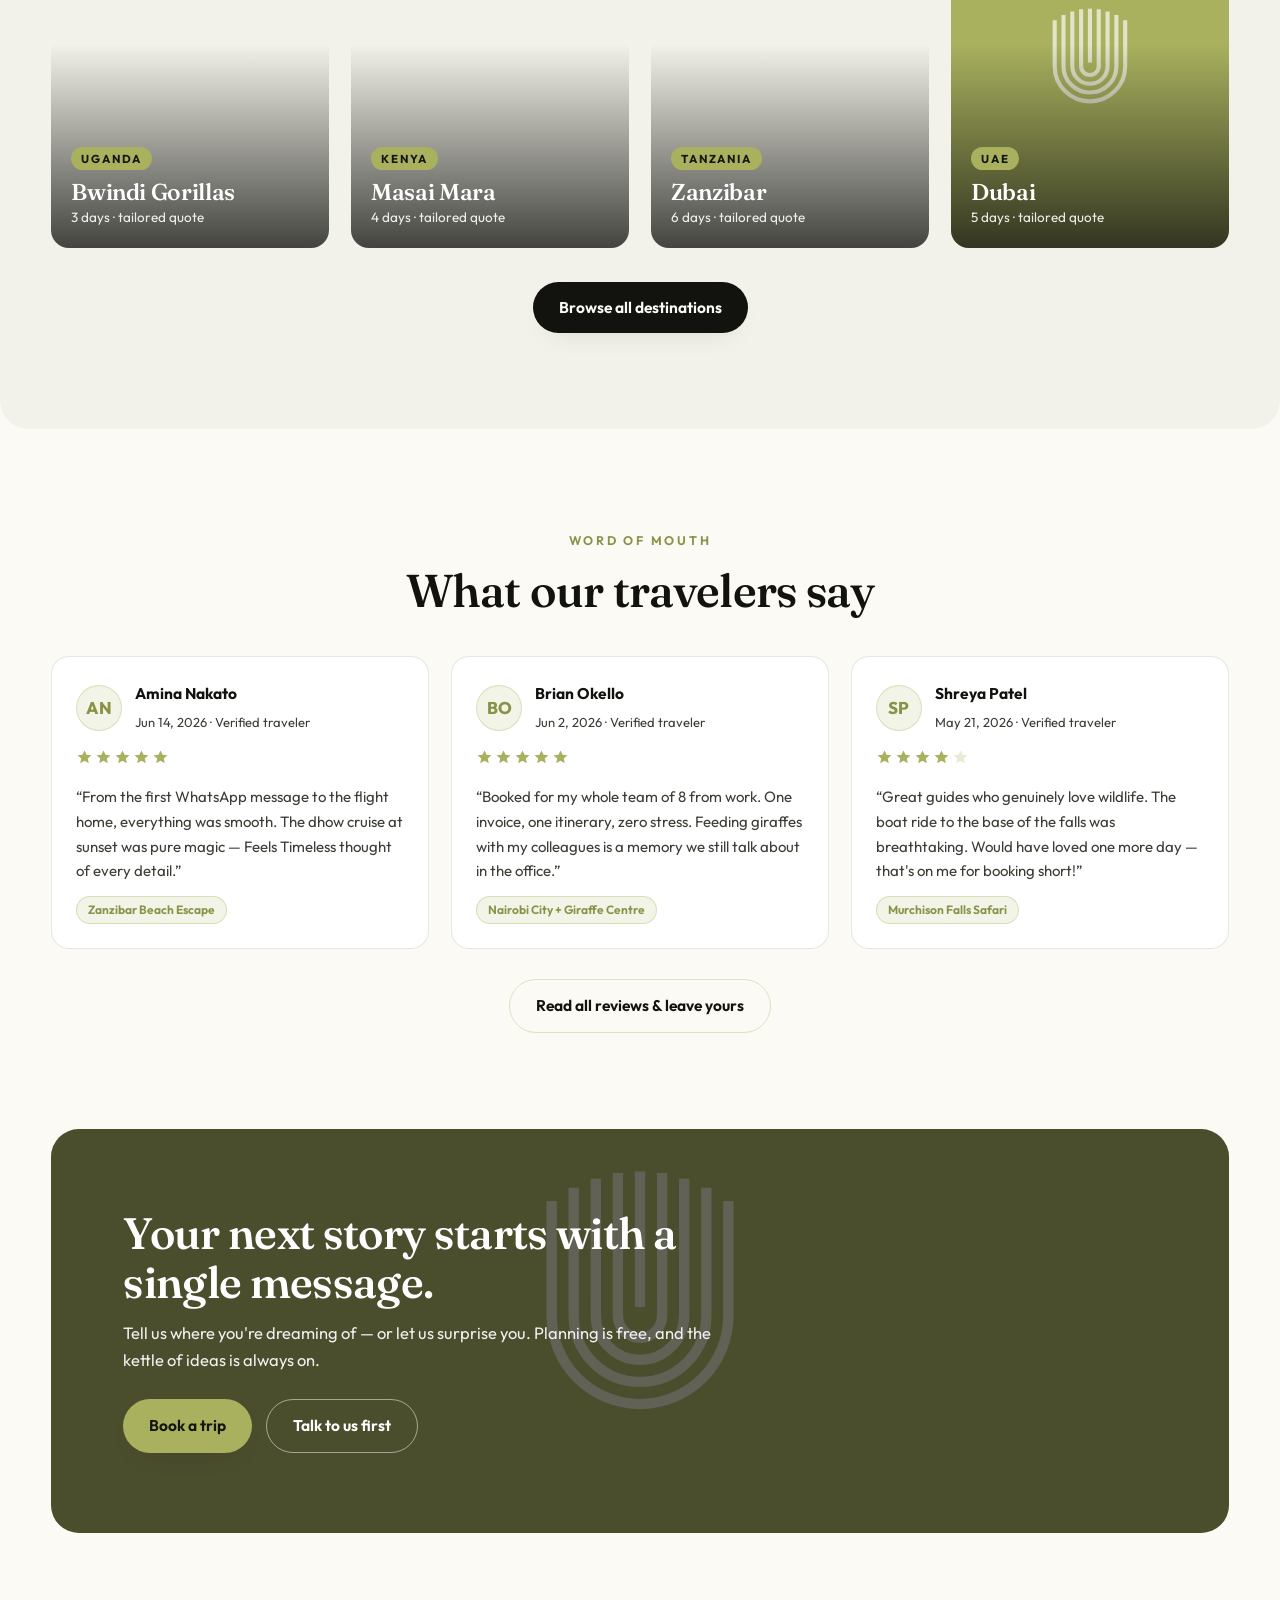
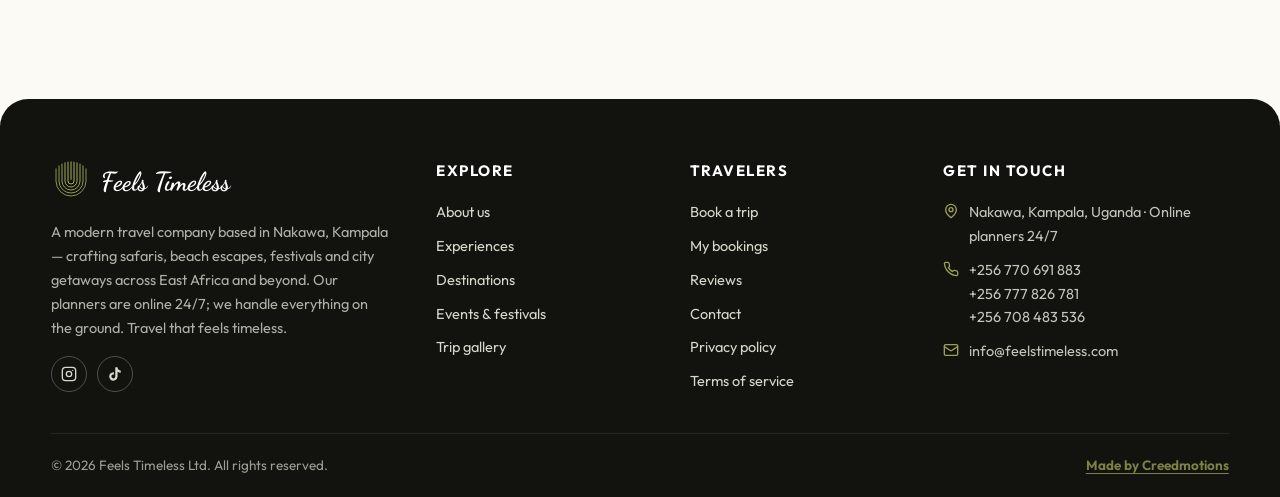
==== commit 33846d4b: "Experience cards get photos; fix gorilla image (was elephants) All 18 experience cards now carry pho" ====
--- a/index.html
+++ b/index.html
@@ -26,7 +26,7 @@
 <link rel="preconnect" href="https://fonts.googleapis.com">
 <link rel="preconnect" href="https://fonts.gstatic.com" crossorigin>
 <link href="https://fonts.googleapis.com/css2?family=Fraunces:opsz,wght@9..144,400..700&family=Outfit:wght@300..800&family=Dancing+Script:wght@600;700&display=swap" rel="stylesheet">
-<link rel="stylesheet" href="assets/css/styles.css?v=3">
+<link rel="stylesheet" href="assets/css/styles.css?v=4">
 <script>document.documentElement.dataset.theme=localStorage.getItem("ft-theme")||(matchMedia("(prefers-color-scheme: dark)").matches?"dark":"light");</script>
 <script type="application/ld+json">
 {
@@ -188,7 +188,7 @@
     </div>
     <div class="grid c4" style="margin-top:40px">
       <a class="dest reveal" href="booking?trip=Gorilla%20Trekking%20%E2%80%94%20Bwindi">
-        <img src="https://images.unsplash.com/photo-1521651201144-634f700b36ef?auto=format&fit=crop&w=900&q=80" alt="Mountain gorilla resting in the forest">
+        <img src="https://images.unsplash.com/photo-1762358511314-ac38f03cffbd?auto=format&fit=crop&w=900&q=80" alt="Mountain gorilla resting in the forest">
         <div class="meta"><span class="tag">Uganda</span><h3>Bwindi Gorillas</h3><p>3 days · tailored quote</p></div>
       </a>
       <a class="dest reveal" href="booking?trip=Masai%20Mara%20Safari">
--- a/assets/css/styles.css
+++ b/assets/css/styles.css
@@ -233,6 +233,11 @@
   padding: 26px; transition: 0.25s; position: relative; overflow: hidden;
 }
 .card:hover { transform: translateY(-4px); box-shadow: var(--shadow); border-color: var(--olive-line); }
+.card .cardimg {
+  width: calc(100% + 52px); margin: -26px -26px 18px; max-width: none;
+  aspect-ratio: 16 / 10; object-fit: cover; display: block;
+  border-radius: var(--r-md) var(--r-md) 0 0;
+}
 .card .ico {
   width: 52px; height: 52px; border-radius: 16px; background: var(--olive-soft);
   display: grid; place-items: center; color: var(--olive-deep); margin-bottom: 16px;
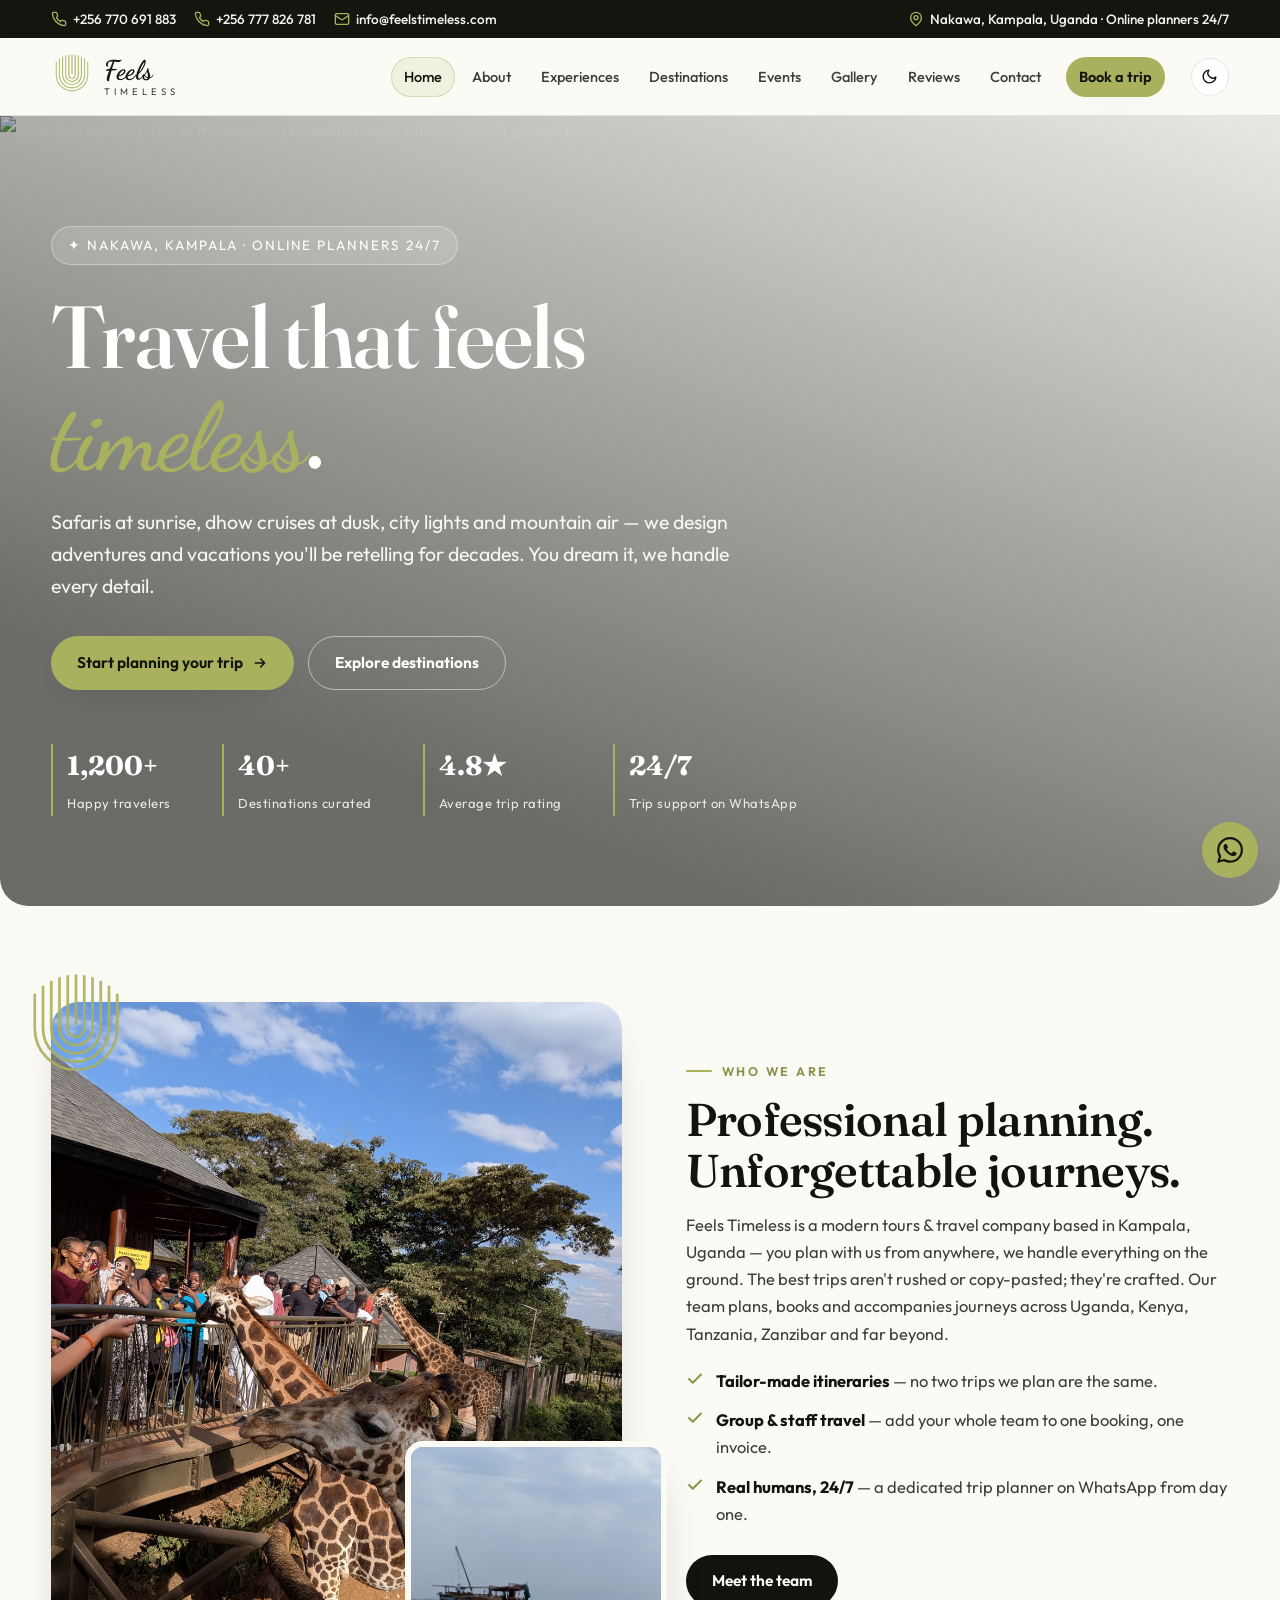
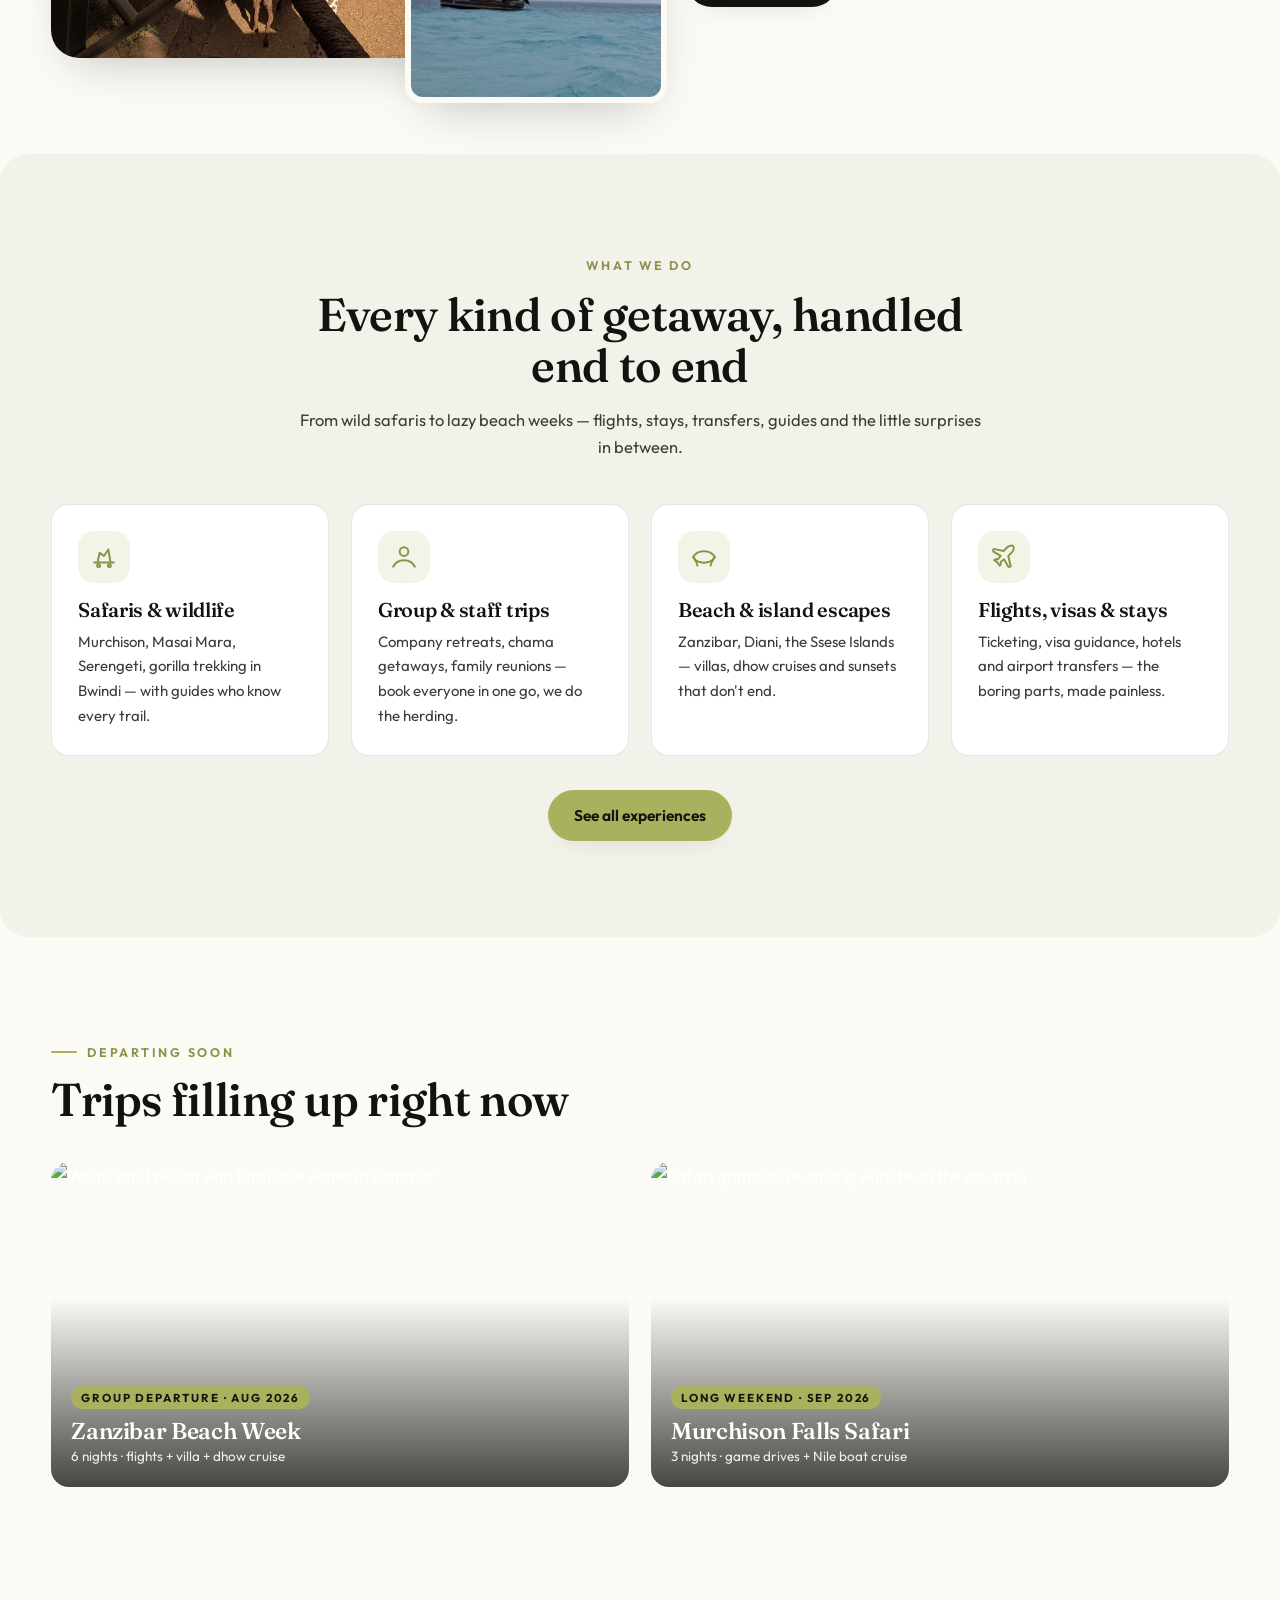
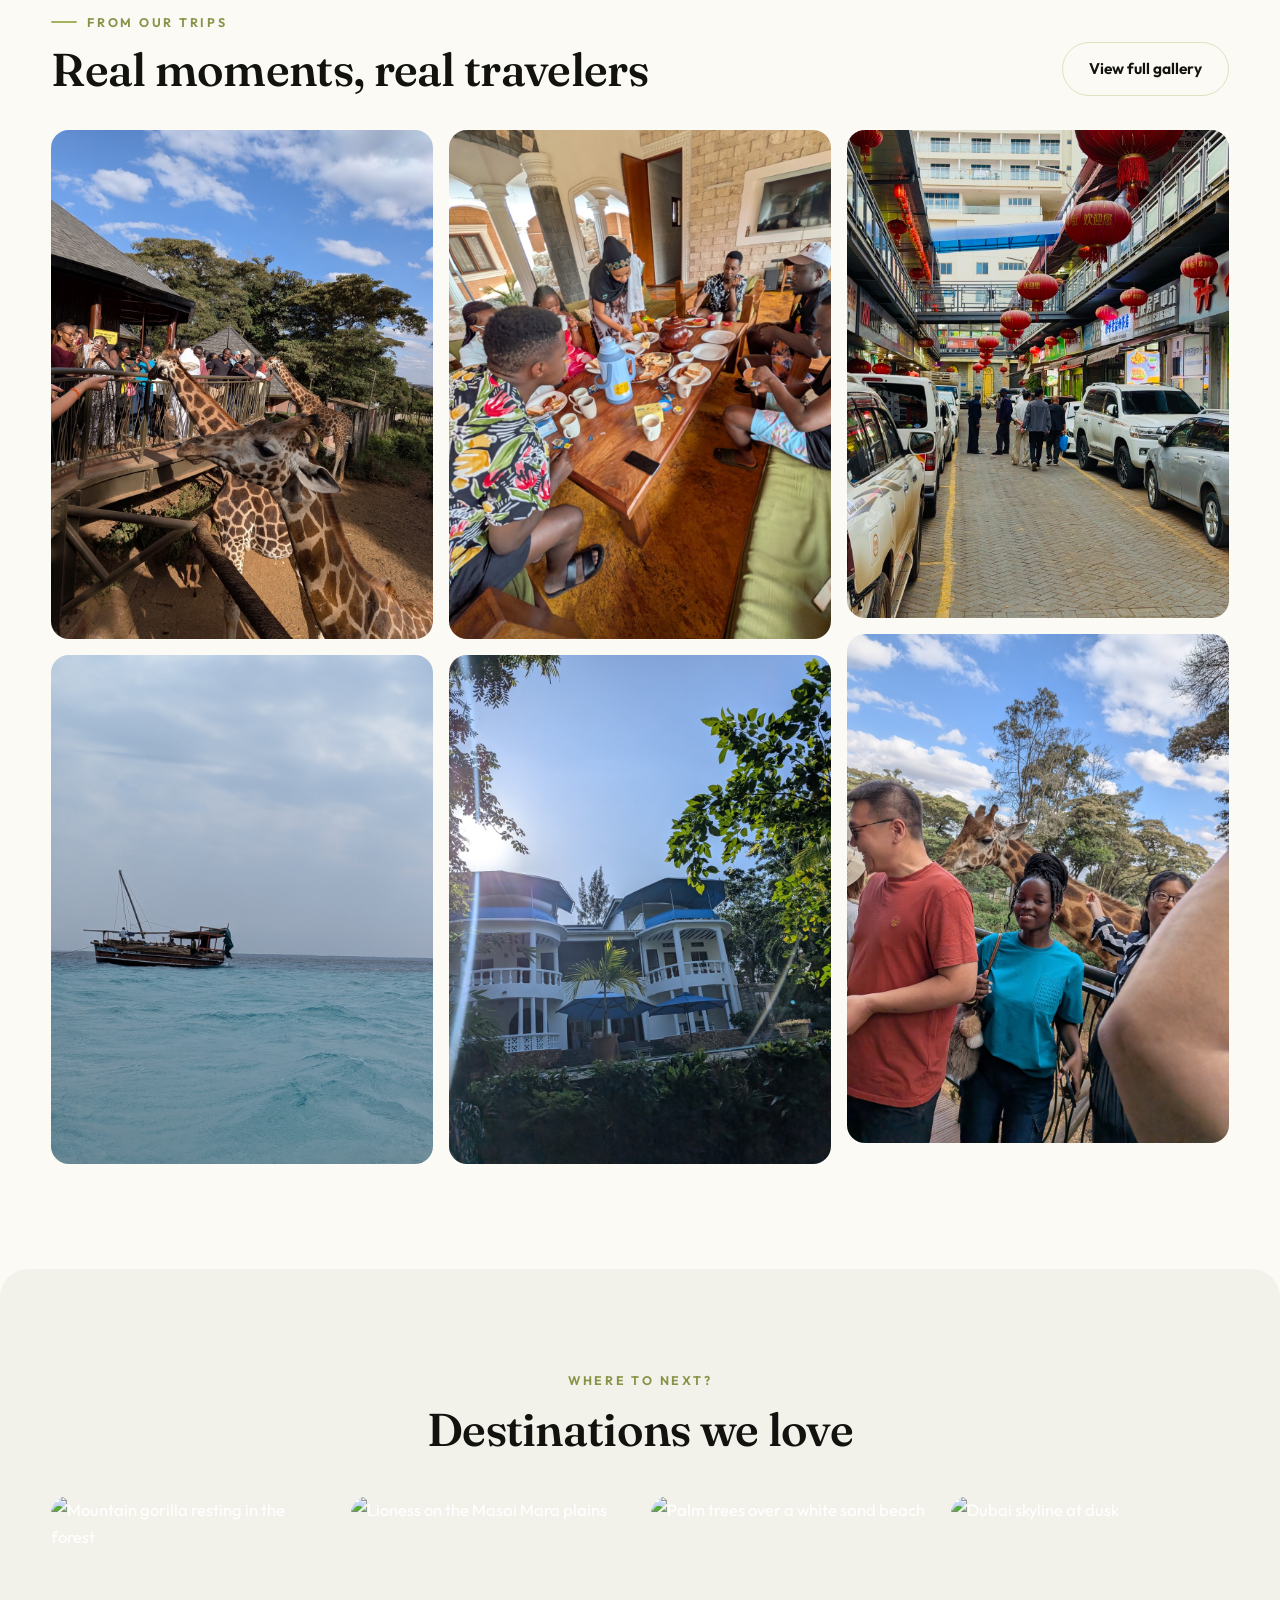
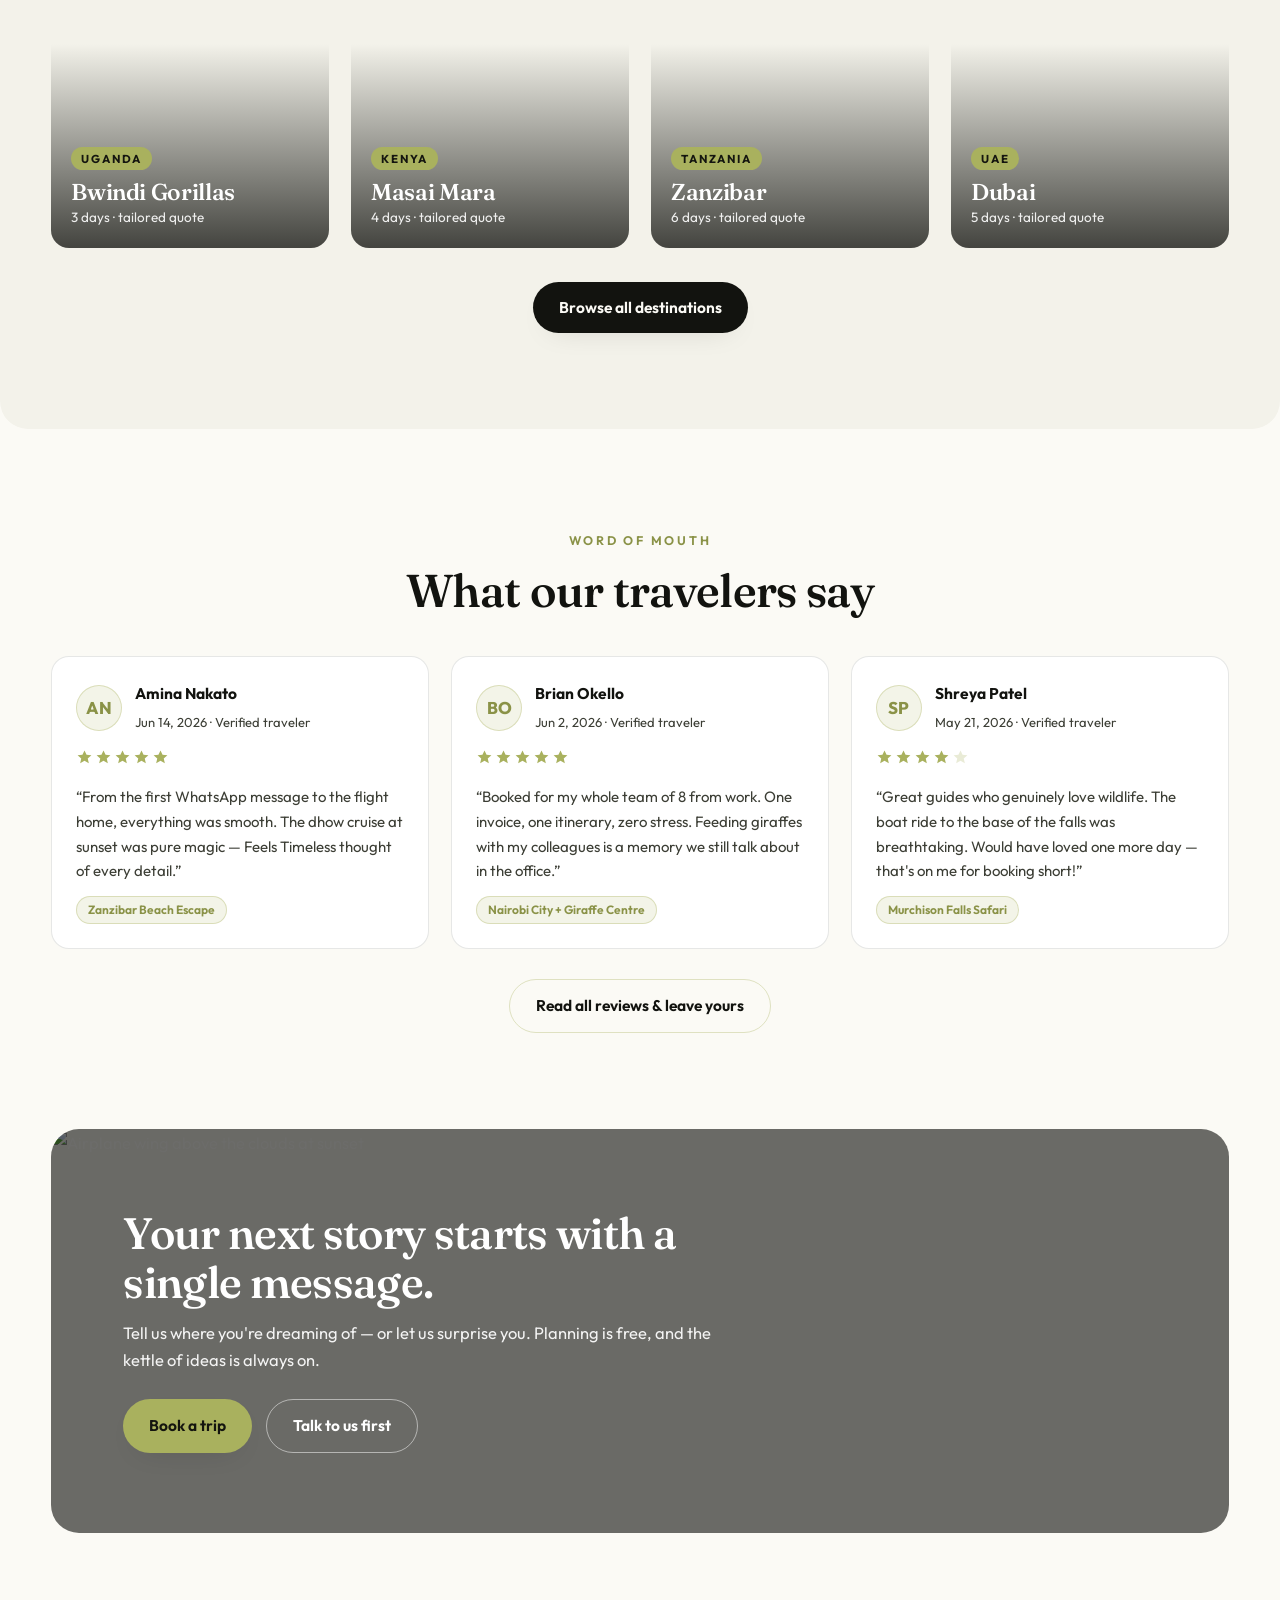
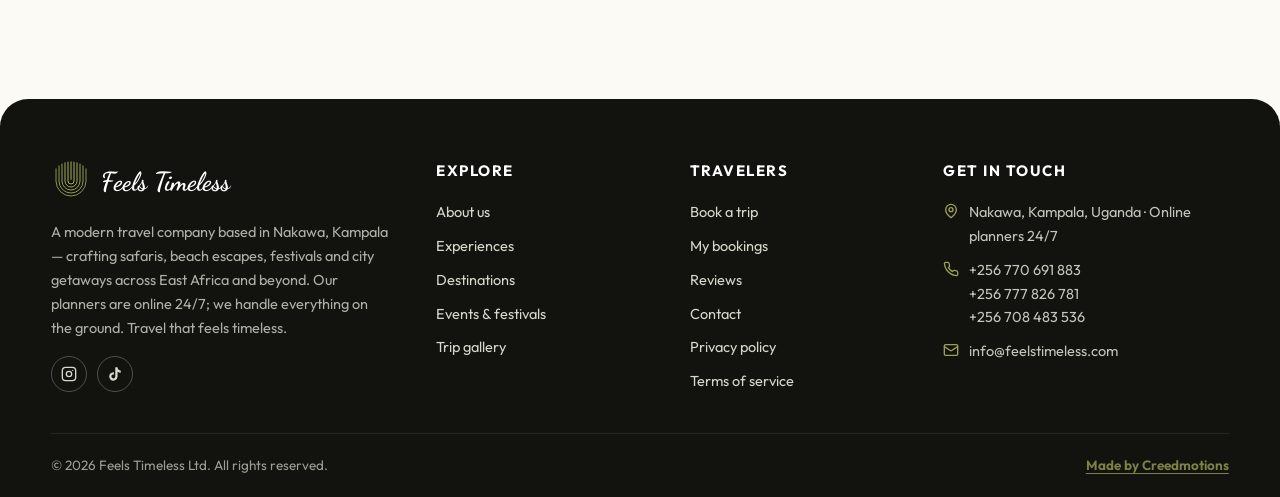
==== commit 74179a78: "Fix mobile menu: solid full-screen overlay, scroll lock, no clipped items The header's backdrop-filt" ====
--- a/index.html
+++ b/index.html
@@ -26,7 +26,7 @@
 <link rel="preconnect" href="https://fonts.googleapis.com">
 <link rel="preconnect" href="https://fonts.gstatic.com" crossorigin>
 <link href="https://fonts.googleapis.com/css2?family=Fraunces:opsz,wght@9..144,400..700&family=Outfit:wght@300..800&family=Dancing+Script:wght@600;700&display=swap" rel="stylesheet">
-<link rel="stylesheet" href="assets/css/styles.css?v=4">
+<link rel="stylesheet" href="assets/css/styles.css?v=5">
 <script>document.documentElement.dataset.theme=localStorage.getItem("ft-theme")||(matchMedia("(prefers-color-scheme: dark)").matches?"dark":"light");</script>
 <script type="application/ld+json">
 {
@@ -240,6 +240,6 @@
 <script src="https://www.gstatic.com/firebasejs/10.12.2/firebase-app-compat.js"></script>
 <script src="https://www.gstatic.com/firebasejs/10.12.2/firebase-firestore-compat.js"></script>
 <script src="assets/js/firebase-config.js"></script>
-<script src="assets/js/app.js?v=4"></script>
+<script src="assets/js/app.js?v=5"></script>
 </body>
 </html>
--- a/assets/css/styles.css
+++ b/assets/css/styles.css
@@ -129,17 +129,28 @@
 
 @media (max-width: 940px) {
   .burger { display: inline-flex; }
+  /* while the menu is open, drop the header's backdrop-filter so the
+     fixed overlay positions against the real viewport */
+  header.site:has(nav.main.open) {
+    backdrop-filter: none; -webkit-backdrop-filter: none;
+    background: var(--paper);
+  }
   nav.main {
-    position: fixed; inset: 0; top: 0; z-index: 70;
+    position: fixed; inset: 0; z-index: 70;
+    width: 100vw; height: 100dvh;
     background: var(--paper);
-    flex-direction: column; justify-content: center; gap: 10px;
+    display: flex; flex-direction: column; align-items: center; justify-content: center;
+    gap: 8px; overflow-y: auto; padding: 72px 0 44px;
     transform: translateX(100%); transition: transform 0.35s cubic-bezier(0.6, 0, 0.2, 1);
   }
   nav.main.open { transform: none; }
-  nav.main a { font-size: 21px; padding: 10px 22px; }
-  .navclose { position: absolute; top: 20px; right: 20px; }
+  nav.main a { font-size: 20px; padding: 9px 22px; }
+  nav.main a.cta { margin-left: 0; margin-top: 10px; }
+  .navclose { position: absolute; top: 18px; right: 18px; z-index: 2; }
   .topbar .hide-m { display: none; }
-}
+  body.menu-open { overflow: hidden; }
+}
+nav.main a.cta { white-space: nowrap; }
 @media (min-width: 941px) { .navclose { display: none; } }
 
 /* ---------- buttons ---------- */
